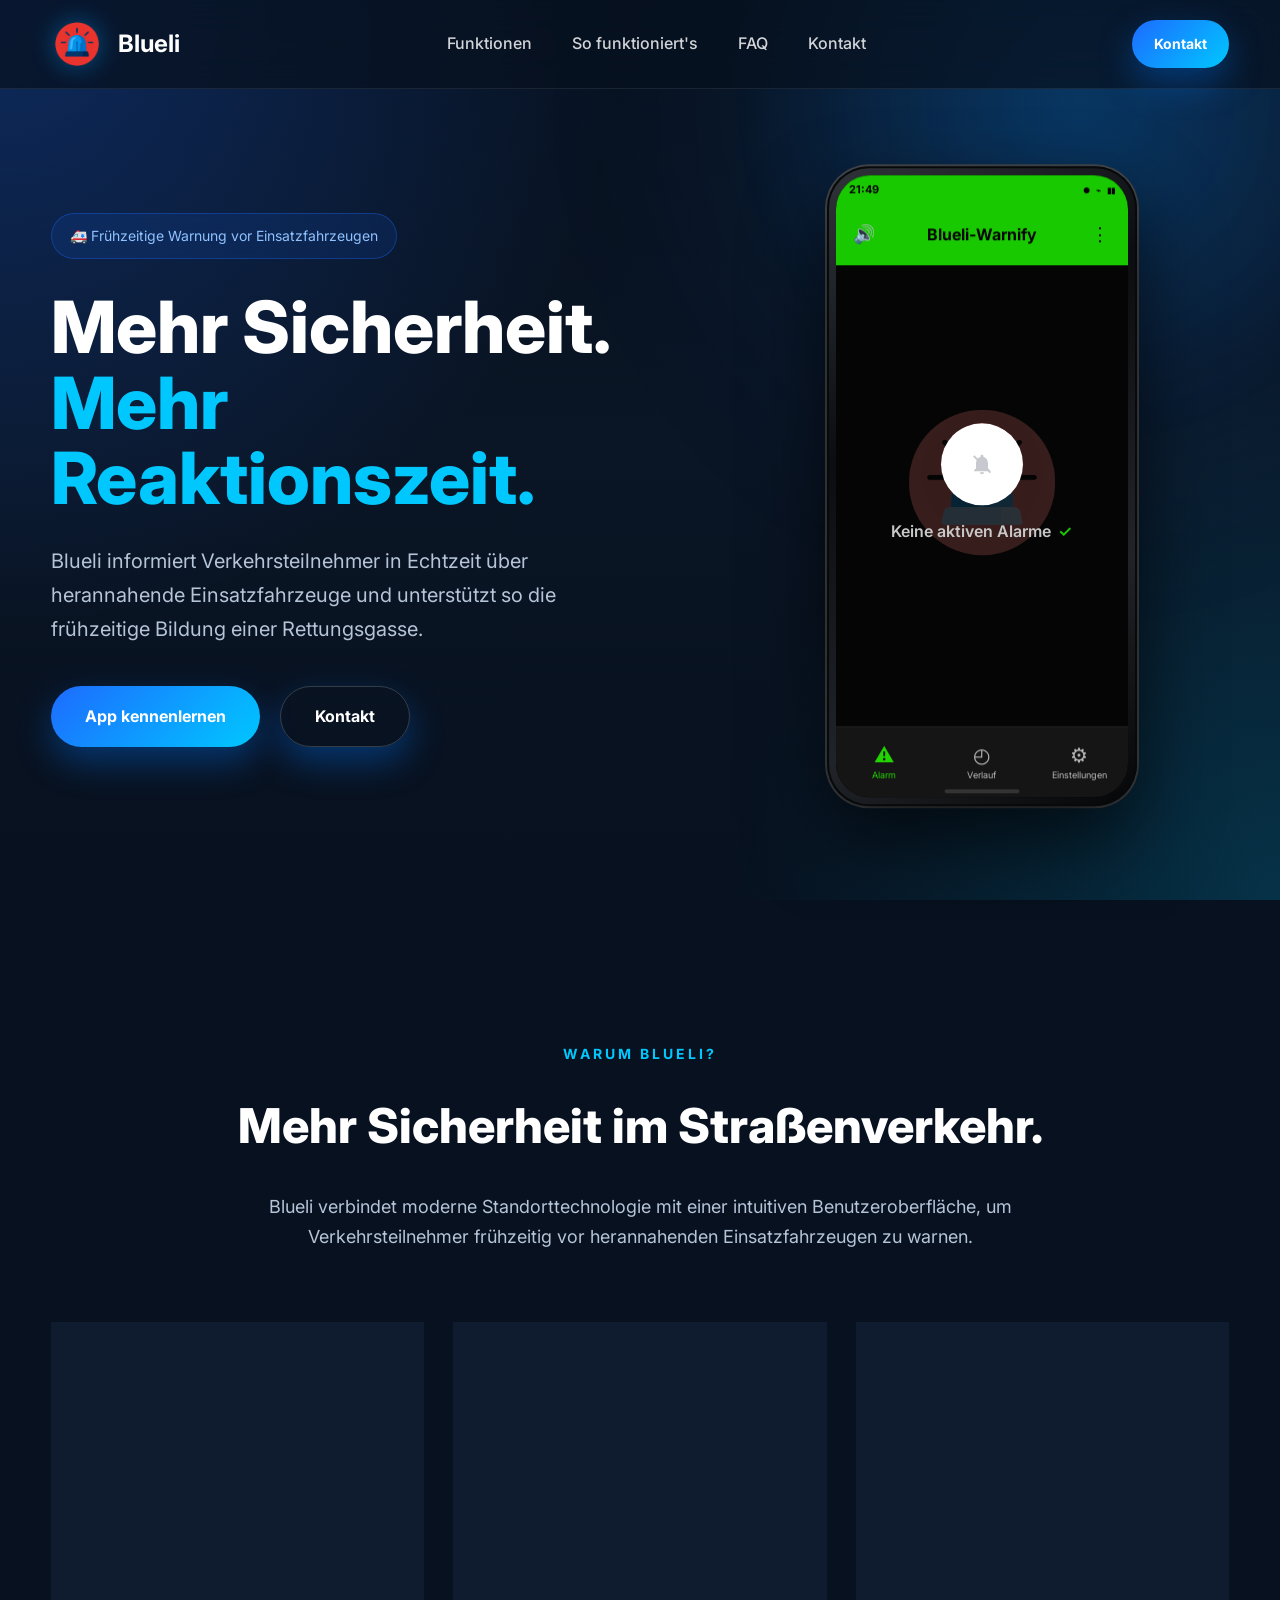
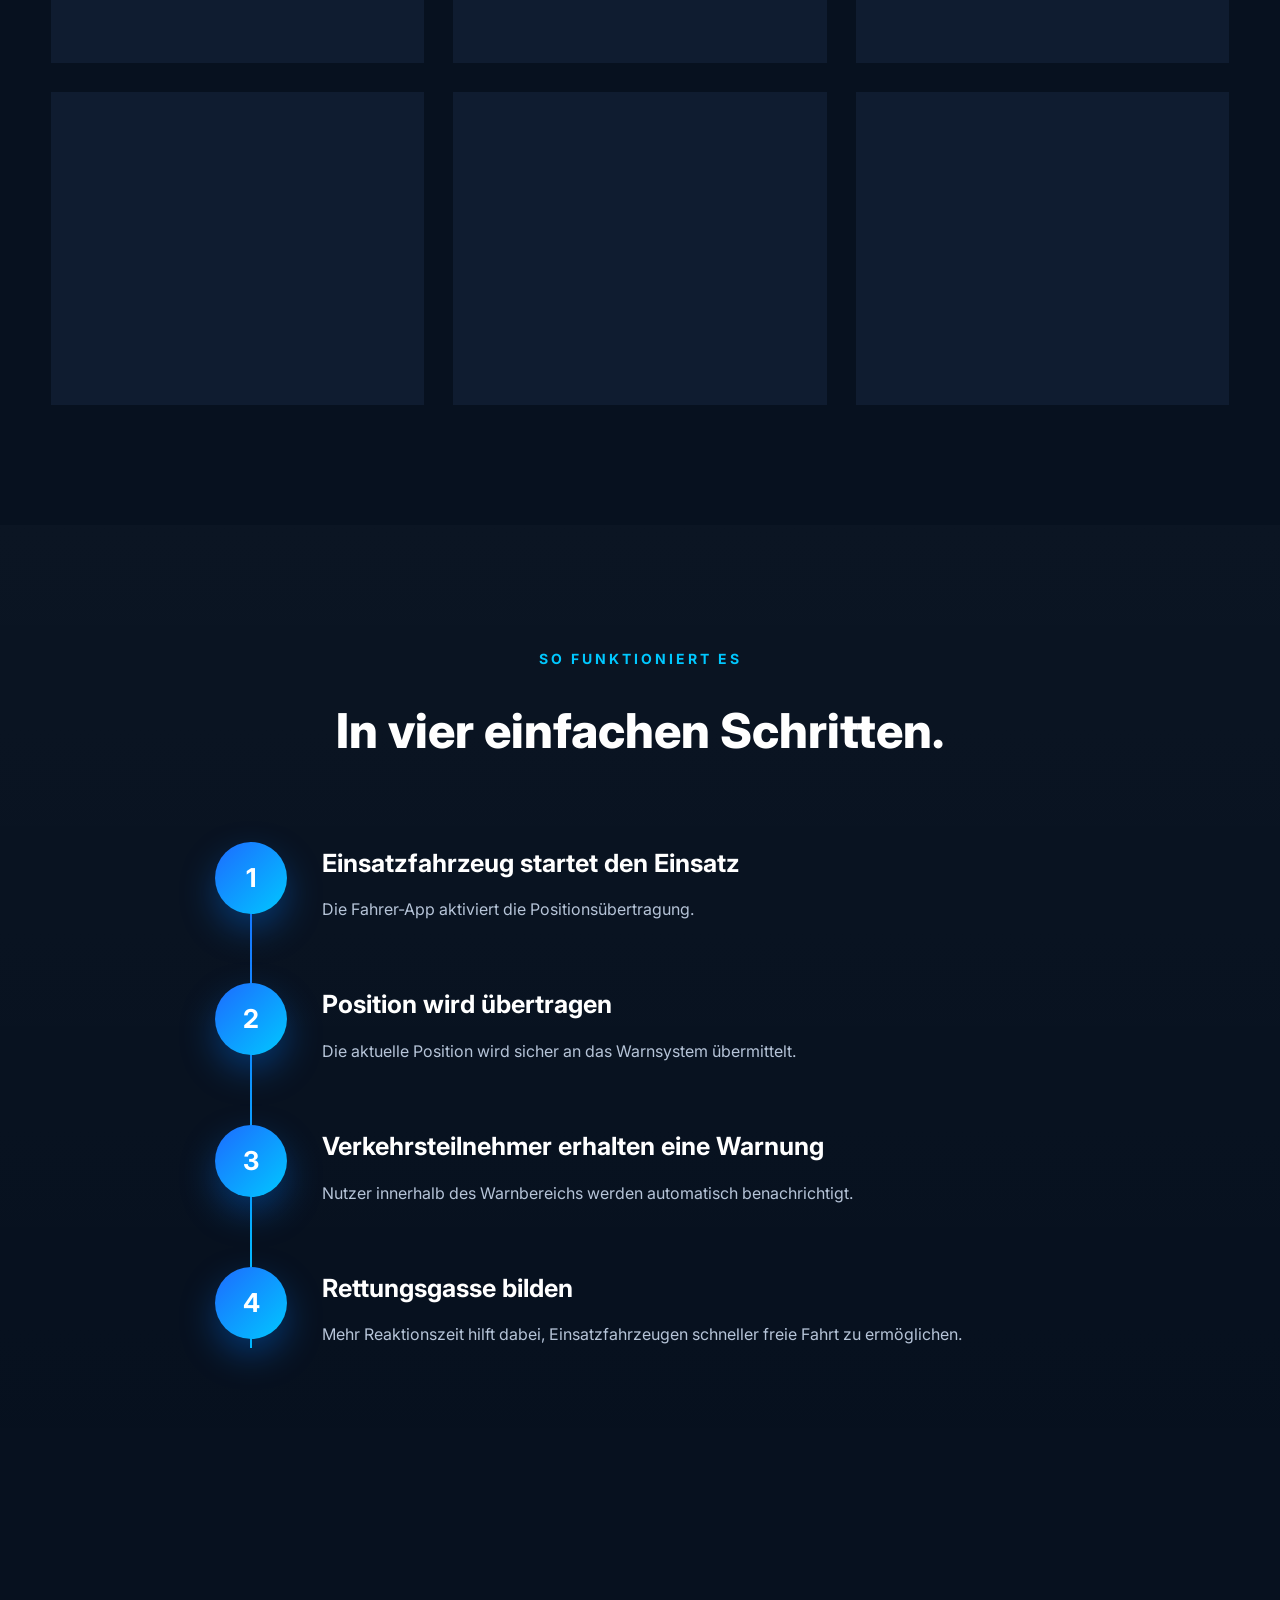
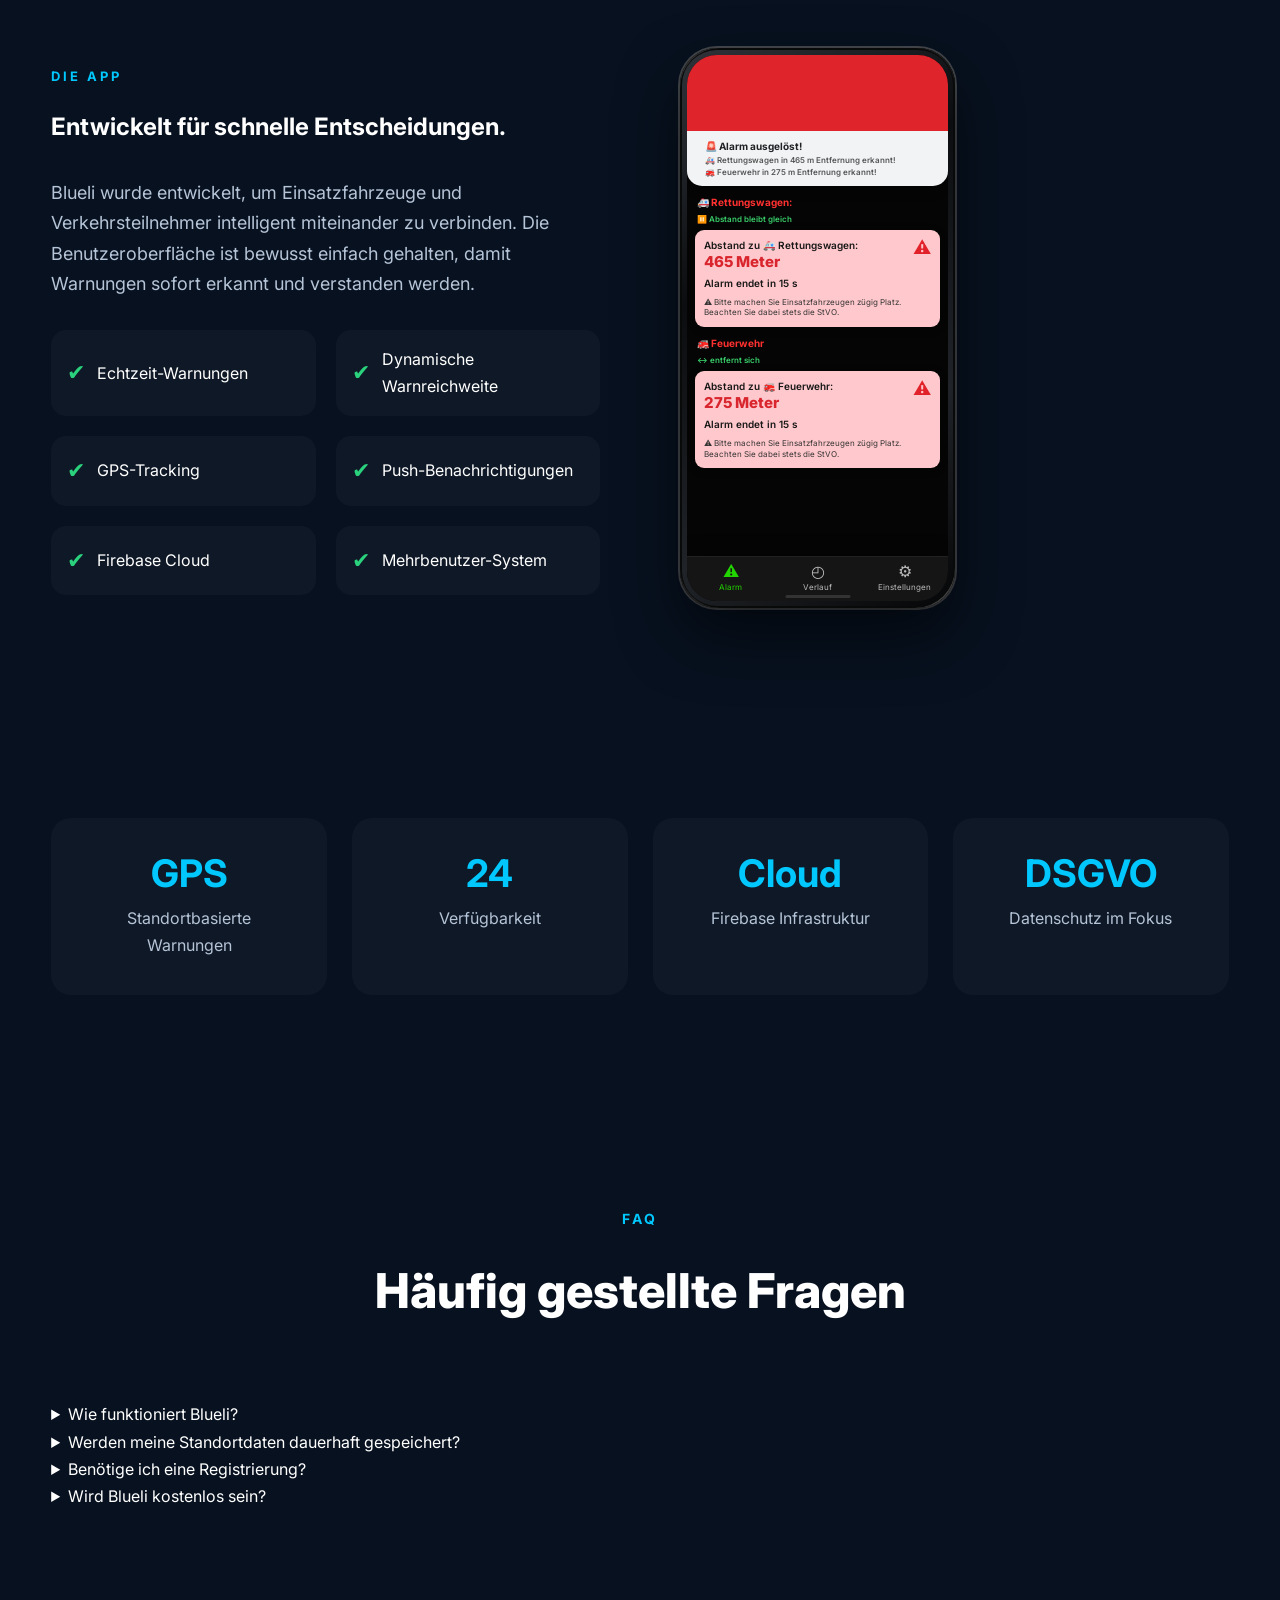
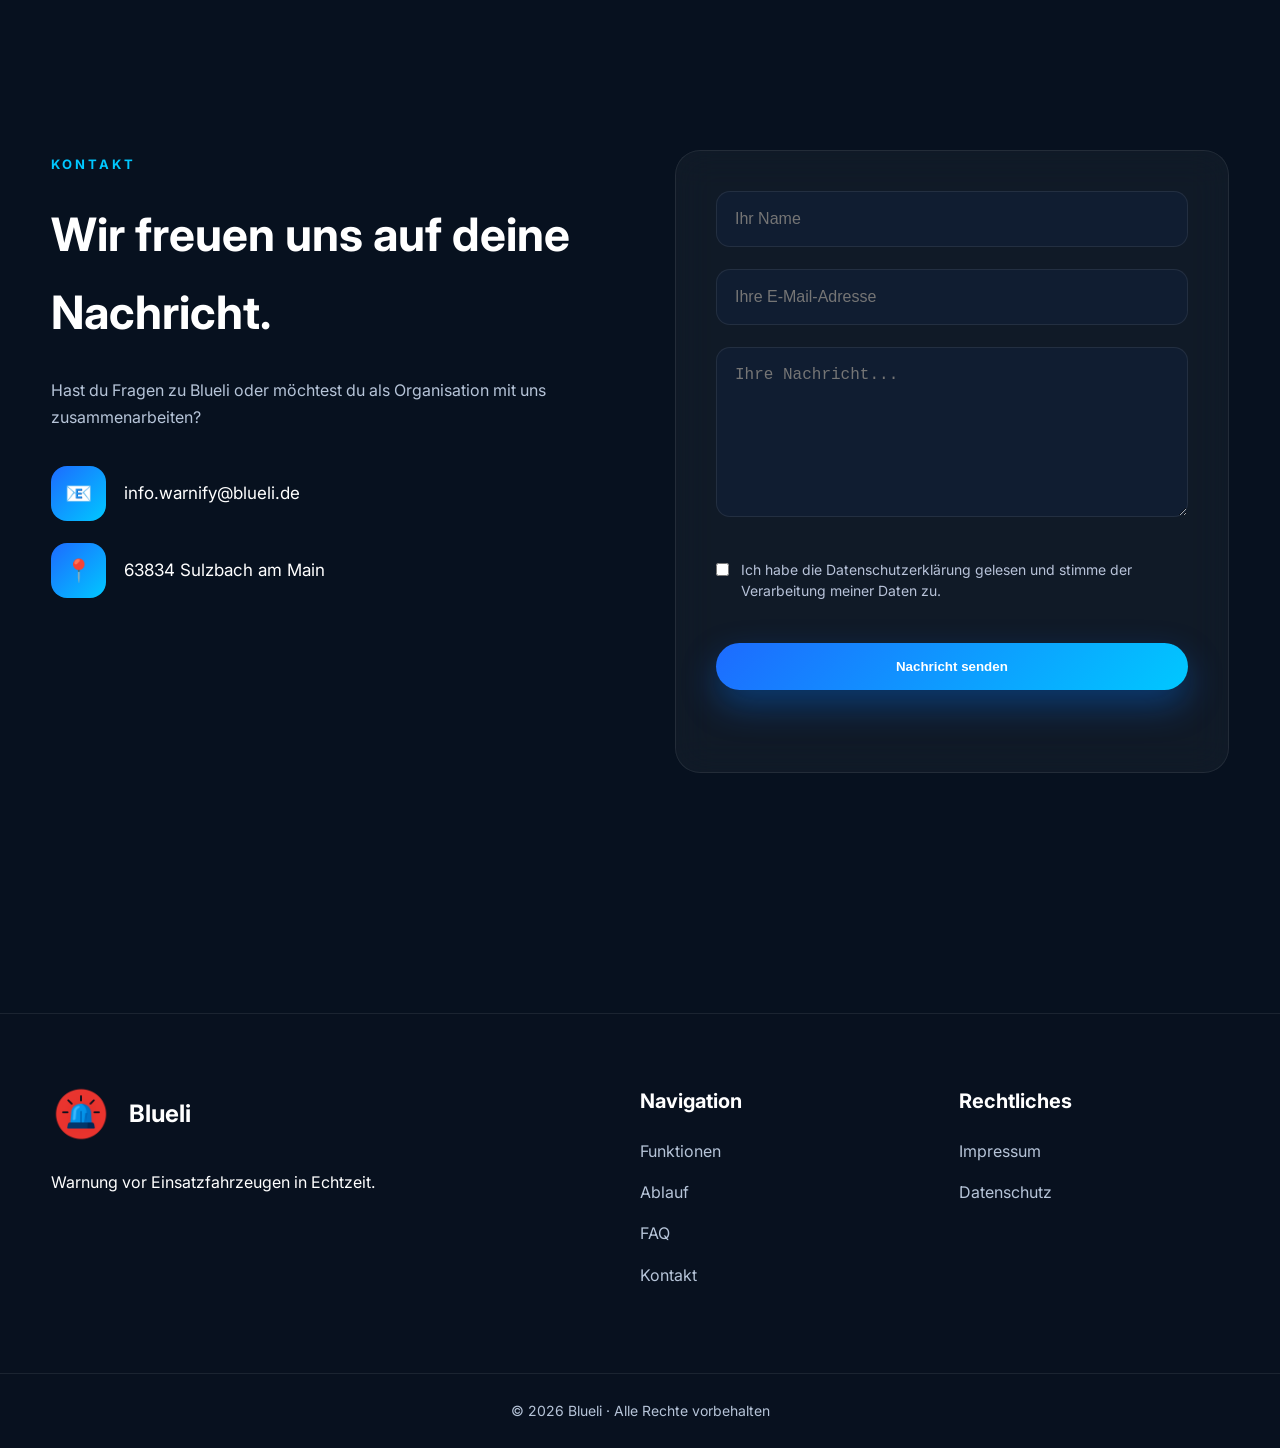
==== index.html @ abac1d29 "Version 1.2" ====
<!DOCTYPE html>

<html lang="de">

<head>

<meta charset="UTF-8">

<meta name="viewport" content="width=device-width, initial-scale=1.0">

<title>Blueli | Warnung vor Einsatzfahrzeugen in Echtzeit</title>

<meta name="description" content="Blueli informiert Verkehrsteilnehmer frühzeitig über herannahende Einsatzfahrzeuge und unterstützt eine sichere Rettungsgassenbildung.">

<meta name="theme-color" content="#0b1220">

<link rel="stylesheet" href="style.css">

<link rel="icon" href="logo.png">

<link rel="preconnect" href="https://fonts.googleapis.com">

<link rel="preconnect" href="https://fonts.gstatic.com" crossorigin>

<link href="https://fonts.googleapis.com/css2?family=Inter:wght@300;400;500;600;700;800&display=swap" rel="stylesheet">

</head>

<body>

<div class="background-glow"></div>

<nav class="navbar">

<div class="container nav-content">

    <a class="logo" href="#">

        <img src="logo.png" alt="Blueli">

        <span>Blueli</span>

    </a>

    <ul class="menu">

        <li><a href="#features">Funktionen</a></li>

        <li><a href="#how">So funktioniert's</a></li>

        <li><a href="#faq">FAQ</a></li>

        <li><a href="#contact">Kontakt</a></li>

    </ul>

    <a href="#contact" class="button button-small">
        Kontakt
    </a>

</div>

</nav>

<header class="hero">

<div class="container hero-grid">

    <div class="hero-left">

        <div class="badge">
            🚑 Frühzeitige Warnung vor Einsatzfahrzeugen
        </div>

        <h1>

            Mehr Sicherheit.

            <span>Mehr Reaktionszeit.</span>

        </h1>

        <p>

            Blueli informiert Verkehrsteilnehmer in Echtzeit über
            herannahende Einsatzfahrzeuge und unterstützt so die
            frühzeitige Bildung einer Rettungsgasse.

        </p>

        <div class="hero-buttons">

            <a href="#features" class="button">

                App kennenlernen

            </a>

            <a href="#contact" class="button secondary">

                Kontakt

            </a>

        </div>

    </div>

  <div class="hero-right">

    <div class="phone">

        <div class="phone-screen">

            <!-- ==========================================
                 STATUSLEISTE
                 ========================================== -->

            <div class="status-bar">

                <span id="phoneTime">20:08</span>

                <div class="status-icons">
                    <span>●</span>
                    <span>⌁</span>
                    <span>▮▮</span>
                </div>

            </div>


            <!-- ==========================================
                 APP-LEISTE
                 ========================================== -->

            <div class="appbar">

                <div class="app-action">
                    🔊
                </div>

                <div class="app-title">
                    Blueli-Warnify
                </div>

                <div class="app-action">
                    ⋮
                </div>

            </div>


            <!-- ==========================================
                 APP-INHALT
                 ========================================== -->

            <div class="app-content">


                <!-- ======================================
                     NORMALMODUS
                     ====================================== -->

                <div
                    class="neutral-view"
                    id="neutralView"
                >

                    <!-- Logo als dezenter Hintergrund -->

                    <img
                        src="logo.png"
                        class="neutral-logo"
                        alt="Blueli"
                    >


                    <!-- Glocke -->

                    <div class="neutral-icon">
                        <svg xmlns="http://w3.org" viewBox="0 0 24 24" width="24" height="24" fill="currentColor">
  <path d="M12 22c1.1 0 2-.9 2-2h-4c0 1.1.89 2 2 2zm6-6v-5c0-3.07-1.64-5.64-4.5-6.32V4c0-.83-.67-1.5-1.5-1.5s-1.5.67-1.5 1.5v.68C7.63 5.36 6 7.92 6 11v5l-2 2v1h16v-1l-2-2zM4.41 2.86L3 4.27l16.73 16.73 1.41-1.41L4.41 2.86z"/>
</svg>

                    </div>


                    <!-- Text -->

                    <div class="neutral-text">

                        <span>
                            Keine aktiven Alarme
                        </span>

                        <span class="neutral-check">
                            ✓
                        </span>

                    </div>

                </div>


                <!-- ======================================
                     ALARMMODUS
                     ====================================== -->

                <div
                    class="alarm-view"
                    id="alarmView"
                    style="display:none;"
                >


                    <!-- Alarm-Benachrichtigung -->

                    <div class="alarm-notification">

                        <div>
                            🚨
                        </div>

                        <div>

                            <strong>
                                Alarm ausgelöst!
                            </strong>

                            <span>
                                🚑 Rettungswagen in 465 m Entfernung erkannt!
                            </span>
                            🚒 Feuerwehr in 470 m Entfernung erkannt!
                            </span>

                        </div>

                    </div>


                    <!-- Rettungswagen -->

                    <div class="alarm-card">

                        <div class="alarm-card-header">

                            <div class="alarm-title">

                                Abstand zu
                                🚑 Rettungswagen:

                                <br>

                                <strong>
                                    465 Meter
                                </strong>

                            </div>

                            <div class="warning-icon">
                                ⚠
                            </div>

                        </div>


                        <div class="alarm-countdown">
                            Alarm endet in 9 s
                        </div>


                        <div class="alarm-hint">

                            ⚠️ Bitte machen Sie
                            Einsatzfahrzeugen zügig Platz.
                            Beachten Sie dabei stets die StVO.

                        </div>

                    </div>


                    <!-- Feuerwehr Überschrift -->

                    <div class="vehicle-label">

                        <span>
                            🚒 Feuerwehr
                        </span>

                        <span class="vehicle-moving">
                            ↔ entfernt sich
                        </span>

                    </div>


                    <!-- Feuerwehr -->

                    <div class="alarm-card">

                        <div class="alarm-card-header">

                            <div class="alarm-title">

                                Abstand zu
                                🚒 Feuerwehr:

                                <br>

                                <strong>
                                    475 Meter
                                </strong>

                            </div>

                            <div class="warning-icon">
                                ⚠
                            </div>

                        </div>


                        <div class="alarm-countdown">
                            Alarm endet in 17 s
                        </div>

                    </div>

                </div>

            </div>


            <!-- ==========================================
                 UNTERE NAVIGATION
                 ========================================== -->

            <div class="bottom-navigation">

                <div class="nav-item active">

                    <div class="nav-icon">
                        ⚠
                    </div>

                    <span>
                        Alarm
                    </span>

                </div>


                <div class="nav-item">

                    <div class="nav-icon">
                        ◴
                    </div>

                    <span>
                        Verlauf
                    </span>

                </div>


                <div class="nav-item">

                    <div class="nav-icon">
                        ⚙
                    </div>

                    <span>
                        Einstellungen
                    </span>

                </div>

            </div>


            <!-- Home Indicator -->

            <div class="home-indicator"></div>

        </div>


        <!-- ==========================================
             NORMAL / ALARM SCHALTER
             ========================================== -->

        <div class="phone-mode-switch">

            <button
                type="button"
                class="phone-mode-button active"
                id="normalModeButton"
                onclick="setPhoneMode('normal')"
            >
                Normal
            </button>

            <button
                type="button"
                class="phone-mode-button"
                id="alarmModeButton"
                onclick="setPhoneMode('alarm')"
            >
                Alarm
            </button>

        </div>

    </div>

</div>
   

</header>
<!-- ===========================
     FEATURES
=========================== -->

<section id="features" class="section">

<div class="container">

    <div class="section-title">

        <span>WARUM BLUELI?</span>

        <h2>Mehr Sicherheit im Straßenverkehr.</h2>

        <p>

            Blueli verbindet moderne Standorttechnologie mit einer
            intuitiven Benutzeroberfläche, um Verkehrsteilnehmer frühzeitig
            vor herannahenden Einsatzfahrzeugen zu warnen.

        </p>

    </div>

    <div class="feature-grid">

        <div class="feature-card">

            <div class="icon">🚑</div>

            <h3>Echtzeitwarnung</h3>

            <p>

                Frühzeitige Warnungen ermöglichen eine schnellere
                Reaktion und unterstützen die Bildung einer
                Rettungsgasse.

            </p>

        </div>

        <div class="feature-card">

            <div class="icon">📍</div>

            <h3>GPS-Technologie</h3>

            <p>

                Standortbasierte Warnungen sorgen dafür,
                dass Hinweise nur dort erscheinen,
                wo sie tatsächlich relevant sind.

            </p>

        </div>

        <div class="feature-card">

            <div class="icon">🔔</div>

            <h3>Push-Benachrichtigungen</h3>

            <p>

                Nutzer werden automatisch informiert,
                sobald sich ein Einsatzfahrzeug nähert.

            </p>

        </div>

        <div class="feature-card">

            <div class="icon">🔒</div>

            <h3>Datenschutz</h3>

            <p>

                Die Verarbeitung personenbezogener Daten erfolgt
                ausschließlich zur Bereitstellung der
                Warnfunktion.

            </p>

        </div>

        <div class="feature-card">

            <div class="icon">⚡</div>

            <h3>Hohe Performance</h3>

            <p>

                Optimiert für schnelle Reaktionszeiten
                und einen zuverlässigen Betrieb.

            </p>

        </div>

        <div class="feature-card">

            <div class="icon">👥</div>

            <h3>Gruppenverwaltung</h3>

            <p>

                Einsatzorganisationen können Fahrzeuge
                und Benutzer zentral verwalten.

            </p>

        </div>

    </div>

</div>

</section>

<!-- ===========================
     HOW IT WORKS
=========================== -->

<section id="how" class="section dark">

<div class="container">

    <div class="section-title">

        <span>SO FUNKTIONIERT ES</span>

        <h2>In vier einfachen Schritten.</h2>

    </div>

    <div class="timeline">

        <div class="timeline-item">

            <div class="number">1</div>

            <div>

                <h3>Einsatzfahrzeug startet den Einsatz</h3>

                <p>

                    Die Fahrer-App aktiviert die
                    Positionsübertragung.

                </p>

            </div>

        </div>

        <div class="timeline-item">

            <div class="number">2</div>

            <div>

                <h3>Position wird übertragen</h3>

                <p>

                    Die aktuelle Position wird
                    sicher an das Warnsystem übermittelt.

                </p>

            </div>

        </div>

        <div class="timeline-item">

            <div class="number">3</div>

            <div>

                <h3>Verkehrsteilnehmer erhalten eine Warnung</h3>

                <p>

                    Nutzer innerhalb des Warnbereichs
                    werden automatisch benachrichtigt.

                </p>

            </div>

        </div>

        <div class="timeline-item">

            <div class="number">4</div>

            <div>

                <h3>Rettungsgasse bilden</h3>

                <p>

                    Mehr Reaktionszeit hilft dabei,
                    Einsatzfahrzeugen schneller
                    freie Fahrt zu ermöglichen.

                </p>

            </div>

        </div>

    </div>

</div>

</section>
<!-- ===========================
     APP PREVIEW
=========================== -->

<section class="section">

<div class="container app-grid">

    <div>

        <span class="section-label">DIE APP</span>

        <h2>Entwickelt für schnelle Entscheidungen.</h2>

        <p class="section-text">

            Blueli wurde entwickelt, um Einsatzfahrzeuge und
            Verkehrsteilnehmer intelligent miteinander zu verbinden.
            Die Benutzeroberfläche ist bewusst einfach gehalten,
            damit Warnungen sofort erkannt und verstanden werden.

        </p>

        <div class="check-list">

            <div class="check-item">

                <span>✔</span>

                Echtzeit-Warnungen

            </div>

            <div class="check-item">

                <span>✔</span>

                Dynamische Warnreichweite

            </div>

            <div class="check-item">

                <span>✔</span>

                GPS-Tracking

            </div>

            <div class="check-item">

                <span>✔</span>

                Push-Benachrichtigungen

            </div>

            <div class="check-item">

                <span>✔</span>

                Firebase Cloud

            </div>

            <div class="check-item">

                <span>✔</span>

                Mehrbenutzer-System

            </div>

        </div>

    </div>

 <div class="phone-preview">

    <div class="phone">

        <div class="phone-screen">

            <!-- ==========================================
                 STATUSLEISTE
                 ========================================== -->

            <div class="status-bar">

                <span>20:08</span>

                <div class="status-icons">
                    <span>●</span>
                    <span>⌁</span>
                    <span>▮▮</span>
                </div>

            </div>


            <!-- ==========================================
                 APP-LEISTE – ALARM
                 ========================================== -->

            <div class="appbar alarm-appbar">

                <div class="app-action">
                    🔊
                </div>

                <div class="app-title">
                    Blueli-Warnify
                </div>

                <div class="app-action">
                    ⋮
                </div>

            </div>


           <!-- ==========================================
     APP-INHALT
     ========================================== -->
<div class="app-content">

    <div class="alarm-view">

        <!-- ==================================
             ALARM-BENACHRICHTIGUNG
             ================================== -->
        <div class="alarm-notification">
            <div></div>
            <div>
                <strong>🚨 Alarm ausgelöst!</strong>
                <span>🚑 Rettungswagen in 465 m Entfernung erkannt!</span>
                <span>🚒 Feuerwehr in 275 m Entfernung erkannt!</span> <!-- KORRIGIERT: Span richtig geöffnet und geschlossen -->
            </div>
        </div>

        <!-- ==================================
             RETTUNGSWAGEN
             ================================== -->
        <div class="vehicle-label">
            <span>🚑 Rettungswagen:</span>
            <span class="vehicle-moving">⏸️ Abstand bleibt gleich</span>
        </div>
        
        <div class="alarm-card">
            <div class="alarm-card-header">
                <div class="alarm-title">
                    Abstand zu 🚑 Rettungswagen:<br>
                    <strong>465 Meter</strong>
                </div>
                <div class="warning-icon">⚠</div>
            </div>
            <div class="alarm-countdown">Alarm endet in 9 s</div>
            <div class="alarm-hint">
                ⚠️ Bitte machen Sie Einsatzfahrzeugen zügig Platz. Beachten Sie dabei stets die StVO.
            </div>
        </div>

        <!-- ==================================
             FEUERWEHR
             ================================== -->
        <div class="vehicle-label">
            <span>🚒 Feuerwehr</span>
            <span class="vehicle-moving">↔ entfernt sich</span>
        </div>

        <div class="alarm-card">
            <div class="alarm-card-header">
                <div class="alarm-title">
                    Abstand zu 🚒 Feuerwehr:<br>
                    <strong>275 Meter</strong>
                </div>
                <div class="warning-icon">⚠</div>
            </div>
            <div class="alarm-countdown">Alarm endet in 20 s</div>
            <div class="alarm-hint">
                ⚠️ Bitte machen Sie Einsatzfahrzeugen zügig Platz. Beachten Sie dabei stets die StVO.
            </div>
        </div>

    </div> <!-- Ende alarm-view -->

</div> <!-- Ende app-content -->


<!-- ==========================================
     UNTERE NAVIGATION
     ========================================== -->
<div class="bottom-navigation">
    <div class="nav-item active">
        <div class="nav-icon">⚠</div>
        <span>Alarm</span>
    </div>
    <div class="nav-item">
        <div class="nav-icon">◴</div>
        <span>Verlauf</span>
    </div>
    <div class="nav-item">
        <div class="nav-icon">⚙</div>
        <span>Einstellungen</span>
    </div>
</div>

<div class="home-indicator"></div>
    </div>
    </div>
    </div>

</section>

<!-- ===========================
     STATS
=========================== -->

<section class="stats">

<div class="container stats-grid">

    <div class="stat">

        <h2>GPS</h2>

        <p>Standortbasierte Warnungen</p>

    </div>

    <div class="stat">

    <h2>24/7</h2> 
        
        <p>Verfügbarkeit</p>

    </div>

    <div class="stat">

        <h2>Cloud</h2>

        <p>Firebase Infrastruktur</p>

    </div>

    <div class="stat">

        <h2>DSGVO</h2>

        <p>Datenschutz im Fokus</p>

    </div>

</div>

</section>

<!-- ===========================
     FAQ
=========================== -->

<section id="faq" class="section">

<div class="container">

    <div class="section-title">

        <span>FAQ</span>

        <h2>Häufig gestellte Fragen</h2>

    </div>

    <div class="faq">

        <details>

            <summary>

                Wie funktioniert Blueli?

            </summary>

            <p>

                Einsatzfahrzeuge übertragen während eines Einsatzes
                ihre Position. Nutzer innerhalb des Warnbereichs
                erhalten automatisch eine Benachrichtigung.

            </p>

        </details>

        <details>

            <summary>

                Werden meine Standortdaten dauerhaft gespeichert?

            </summary>

            <p>

                Standortdaten werden ausschließlich zur
                Bereitstellung der Warnfunktion verarbeitet.
                Weitere Informationen findest du in der
                Datenschutzerklärung.

            </p>

        </details>

        <details>

            <summary>

                Benötige ich eine Registrierung?

            </summary>

            <p>

                Für bestimmte Funktionen ist ein Benutzerkonto
                erforderlich. Die Anmeldung erfolgt über Firebase
                Authentication.

            </p>

        </details>

        </body>
        <details>

            <summary>

                Wird Blueli kostenlos sein?

            </summary>

            <p>

                Es wird eine kostenlose Grundversion sowie
                kostenpflichtige Funktionen für Organisationen
                geben.

            </p>

        </details>

    </div>

</div>

</section>
    <section id="contact" class="section">

<div class="container contact-grid">

    <div class="contact-info">

        <span class="section-label">KONTAKT</span>

        <h2>Wir freuen uns auf deine Nachricht.</h2>

        <p>
            Hast du Fragen zu Blueli oder möchtest du als Organisation
            mit uns zusammenarbeiten?
        </p>

        <div class="contact-item">
            <div class="contact-icon">📧</div>
            info.warnify@blueli.de
        </div>

        <div class="contact-item">
            <div class="contact-icon">📍</div>
            63834 Sulzbach am Main
        </div>

    </div>

   <div class="contact-form">

<form id="contactForm">

<input
type="hidden"
name="access_key"
value="23f39698-4f07-43ba-8025-a423a69e48e6">

<input
type="hidden"
name="subject"
value="Neue Nachricht über die Blueli Website">

<input
type="hidden"
name="from_name"
value="Blueli Kontaktformular">

<input
type="checkbox"
name="botcheck"
class="hidden"
style="display:none;">

<input
type="text"
name="name"
placeholder="Ihr Name"
required>

<input
type="email"
name="email"
placeholder="Ihre E-Mail-Adresse"
required>

<textarea
name="message"
placeholder="Ihre Nachricht..."
required></textarea>

<label class="checkbox">

<input
type="checkbox"
required>

Ich habe die Datenschutzerklärung gelesen und stimme der Verarbeitung meiner Daten zu.

</label>

<button
type="submit"
class="button">

<span id="buttonText">

Nachricht senden

</span>

<span
id="loading"
style="display:none;">

Wird gesendet...

</span>

</button>

<div
id="result">

</div>

</form>

</div>

    </div>

</div>

</section>

<footer>

<div class="container footer-grid">

<div>

<div class="footer-logo">

<img src="logo.png" alt="Blueli Logo">

<h2>Blueli</h2>

</div>

<p>
Warnung vor Einsatzfahrzeugen in Echtzeit.
</p>

</div>

<div class="footer-column">

<h3>Navigation</h3>

<ul>

<li><a href="#features">Funktionen</a></li>

<li><a href="#how">Ablauf</a></li>

<li><a href="#faq">FAQ</a></li>

<li><a href="#contact">Kontakt</a></li>

</ul>

</div>

<div class="footer-column">

<h3>Rechtliches</h3>

<ul>

<li><a href="impressum.html">Impressum</a></li>
<li><a href="datenschutz.html">Datenschutz</a></li>

</ul>

</div>

</div>

<div class="footer-bottom">

© 2026 Blueli · Alle Rechte vorbehalten

</div>

</footer>

<script src="script.js"></script>
<script>
function setPhoneMode(mode) {

    const neutralView = document.getElementById("neutralView");
    const alarmView = document.getElementById("alarmView");

    const normalButton =
        document.getElementById("normalModeButton");

    const alarmButton =
        document.getElementById("alarmModeButton");


    if (mode === "alarm") {

        /* Normal komplett ausblenden */
        neutralView.style.display = "none";

        /* Alarm anzeigen */
        alarmView.style.display = "block";

        /* Button */
        normalButton.classList.remove("active");
        alarmButton.classList.add("active");

    } else {

        /* Alarm komplett ausblenden */
        alarmView.style.display = "none";

        /* Normal anzeigen */
        neutralView.style.display = "flex";

        /* Button */
        alarmButton.classList.remove("active");
        normalButton.classList.add("active");

    }
}
</script>
</body>
</html>
---- style.css ----
/* =======================================================
   BLUELI WEBSITE
   Bereinigte Version
======================================================= */

:root {
    --primary: #1D6BFF;
    --primary-light: #4E8DFF;
    --secondary: #00C8FF;

    --success: #21d07a;
    --danger: #ff4c4c;

    --background: #07111F;
    --background2: #0E1B2F;

    --card: #142238;
    --card-hover: #1A2C47;

    --border: rgba(255,255,255,.08);

    --text: #ffffff;
    --text-light: #B6C4D8;

    --shadow:
        0 20px 40px rgba(0,0,0,.25);

    --radius: 22px;
}


/* =======================================================
   RESET
======================================================= */

* {
    margin: 0;
    padding: 0;
    box-sizing: border-box;
}

html {
    scroll-behavior: smooth;
}

body {
    font-family: 'Inter', sans-serif;
    background: var(--background);
    color: var(--text);
    overflow-x: hidden;
    line-height: 1.7;
}


/* =======================================================
   HINTERGRUND
======================================================= */

body::before {
    content: "";

    position: fixed;
    inset: 0;

    z-index: -2;

    background:
        radial-gradient(
            circle at top left,
            rgba(29,107,255,.28),
            transparent 40%
        ),

        radial-gradient(
            circle at bottom right,
            rgba(0,200,255,.18),
            transparent 35%
        ),

        linear-gradient(
            180deg,
            #07111F,
            #0A1525,
            #07111F
        );
}

.background-glow {
    position: fixed;

    width: 900px;
    height: 900px;

    border-radius: 50%;

    background:
        radial-gradient(
            circle,
            rgba(30,130,255,.18),
            transparent 70%
        );

    filter: blur(80px);

    top: -350px;
    right: -250px;

    pointer-events: none;
    z-index: -1;
}


/* =======================================================
   CONTAINER
======================================================= */

.container {
    width: min(1180px, 92%);
    margin: auto;
}


/* =======================================================
   NAVIGATION
======================================================= */

.navbar {
    position: fixed;

    top: 0;
    left: 0;

    width: 100%;

    z-index: 999;

    backdrop-filter: blur(18px);

    background: rgba(7,17,31,.72);

    border-bottom: 1px solid var(--border);
}

.nav-content {
    display: flex;

    justify-content: space-between;
    align-items: center;

    padding: 18px 0;
}

.logo {
    display: flex;

    align-items: center;

    gap: 15px;

    text-decoration: none;

    color: white;

    font-size: 24px;
    font-weight: 700;
}

.logo img {
    width: 52px;

    filter:
        drop-shadow(
            0 0 12px rgba(0,162,255,.45)
        );
}

.menu {
    list-style: none;

    display: flex;

    gap: 40px;
}

.menu a {
    color: white;

    text-decoration: none;

    font-weight: 500;

    transition: .25s;

    opacity: .82;
}

.menu a:hover {
    opacity: 1;
    color: #7ab4ff;
}


/* =======================================================
   BUTTONS
======================================================= */

.button {
    display: inline-flex;

    align-items: center;
    justify-content: center;

    gap: 10px;

    padding: 16px 34px;

    border-radius: 50px;

    background:
        linear-gradient(
            135deg,
            var(--primary),
            var(--secondary)
        );

    color: white;

    text-decoration: none;

    font-weight: 700;

    transition: .35s;

    box-shadow:
        0 15px 35px rgba(0,120,255,.35);

    position: relative;

    overflow: hidden;
}

.button:hover {
    transform: translateY(-4px);

    box-shadow:
        0 25px 50px rgba(0,120,255,.45);
}

.button.secondary {
    background: transparent;

    border: 1px solid rgba(255,255,255,.18);
}

.button.secondary:hover {
    background: rgba(255,255,255,.05);
}

.button-small {
    padding: 12px 22px;
    font-size: 14px;
}

.button:disabled {
    opacity: .7;
    cursor: not-allowed;
}


/* =======================================================
   HERO
======================================================= */

.hero {
    min-height: 100vh;

    display: flex;

    align-items: center;

    padding: 160px 0 120px;

    position: relative;

    overflow: hidden;
}

.hero-grid {
    display: grid;

    grid-template-columns: 1.1fr .9fr;

    gap: 80px;

    align-items: center;
}

.hero-left {
    animation: fadeLeft .9s ease;
}

.hero-right {
    display: flex;

    justify-content: center;

    animation: fadeRight .9s ease;
}


/* =======================================================
   BADGE
======================================================= */

.badge {
    display: inline-flex;

    align-items: center;

    gap: 10px;

    padding: 10px 18px;

    border-radius: 999px;

    background: rgba(29,107,255,.12);

    border: 1px solid rgba(29,107,255,.35);

    color: #8fc2ff;

    font-size: 14px;

    margin-bottom: 30px;

    backdrop-filter: blur(10px);
}


/* =======================================================
   HERO TEXT
======================================================= */

.hero h1 {
    font-size: 72px;

    line-height: 1.05;

    font-weight: 800;

    margin-bottom: 28px;
}

.hero h1 span {
    display: block;

    color: var(--secondary);
}

.hero p {
    font-size: 20px;

    color: var(--text-light);

    max-width: 650px;

    margin-bottom: 40px;
}

.hero-buttons {
    display: flex;

    gap: 20px;

    flex-wrap: wrap;
}


/* =======================================================
   BLUELI SMARTPHONE
   NEU / BEREINIGT
======================================================= */

/*
   WICHTIG:

   Diese Regeln ersetzen die alten widersprüchlichen
   .phone / .phone-screen Regeln.

   Sie passen direkt zu deinem aktuellen HTML:
   
   .phone
     .phone-screen
       .status-bar
       .appbar
       .app-content
       .bottom-navigation
       .home-indicator
*/


.phone {
    width: 292px;
    height: 596px;

    padding: 8px;

    position: relative;

    border-radius: 40px;

    background:
        linear-gradient(
            145deg,
            #1d1d1d,
            #050505
        );

    border: 1px solid #343434;

    box-shadow:
        0 35px 80px rgba(0,0,0,.55),
        0 0 60px rgba(0,130,255,.15);

    flex-shrink: 0;

    z-index: 2;
}


/* =======================================================
   PHONE AUSSENRAHMEN
======================================================= */

.phone::before {
    content: "";

    position: absolute;

    inset: -2px;

    border-radius: 42px;

    padding: 2px;

    background:
        linear-gradient(
            135deg,
            #333333,
            #111111,
            #444444
        );

    -webkit-mask:
        linear-gradient(#fff 0 0) content-box,
        linear-gradient(#fff 0 0);

    -webkit-mask-composite: xor;

    mask-composite: exclude;

    pointer-events: none;
}


/* =======================================================
   PHONE SEITENTASTEN
======================================================= */

.phone::after {
    content: "";

    position: absolute;

    right: -4px;

    top: 120px;

    width: 4px;

    height: 65px;

    border-radius: 0 4px 4px 0;

    background: #333;

    box-shadow:
        0 80px 0 #333;
}


/* =======================================================
   PHONE SCREEN
======================================================= */

.phone .phone-screen {
    width: 100%;
    height: 100%;

    position: relative;

    overflow: hidden;

    display: flex;

    flex-direction: column;

    border-radius: 32px;

    background:
        linear-gradient(
            180deg,
            #f5f6f8 0%,
            #eef1f4 100%
        );

    color: #17202a;
}


/* =======================================================
   STATUSLEISTE
======================================================= */

.phone .status-bar {
    height: 30px;

    padding: 6px 13px 0;

    display: flex;

    align-items: center;

    justify-content: space-between;

    flex-shrink: 0;

    background: #ffffff;

    color: #111827;

    font-size: 9px;

    font-weight: 700;
}

.phone .status-icons {
    display: flex;

    align-items: center;

    gap: 5px;

    font-size: 8px;

    line-height: 1;
}


/* =======================================================
   APP-LEISTE
======================================================= */

.phone .appbar {
    height: 52px;

    padding: 0 14px;

    display: flex;

    align-items: center;

    justify-content: space-between;

    flex-shrink: 0;

    background: #ffffff;

    border-bottom: 1px solid #e2e5e8;
}

.phone .app-action {
    width: 28px;

    display: flex;

    align-items: center;

    justify-content: center;

    font-size: 14px;

    color: #111827;
}

.phone .app-title {
    flex: 1;

    text-align: center;

    font-size: 14px;

    font-weight: 700;

    color: #111827;
}


/* =======================================================
   APP CONTENT
======================================================= */

.phone .app-content {
    flex: 1;

    min-height: 0;

    position: relative;

    overflow: hidden;

    background:
        linear-gradient(
            180deg,
            #f5f7f9 0%,
            #edf1f4 100%
        );
}


/* =======================================================
   NEUTRALER ZUSTAND
======================================================= */

.phone .neutral-view {
    position: absolute;

    inset: 0;

    display: flex;

    flex-direction: column;

    align-items: center;

    justify-content: center;

    gap: 22px;

    padding-bottom: 25px;

    color: #172b3f;

    font-size: 15px;

    font-weight: 600;

    text-align: center;
}

.phone .neutral-icon {
    width: 82px;
    height: 82px;

    display: flex;

    align-items: center;
    justify-content: center;

    border-radius: 50%;

    background: #ffffff;

    box-shadow:
        0 8px 25px rgba(0,0,0,.12);

    font-size: 40px;
}

.phone .neutral-text {
    display: flex;

    align-items: center;

    justify-content: center;

    gap: 10px;

    line-height: 1.4;
}

.phone .neutral-check {
    font-size: 16px;
}


/* =======================================================
   ALARM ZUSTAND
======================================================= */

.phone .alarm-view {
    position: absolute;

    inset: 0;

    padding: 10px;

    overflow-y: auto;

    background:
        linear-gradient(
            180deg,
            #f5f7f9,
            #edf0f3
        );
}


/* =======================================================
   ALARM NOTIFICATION
======================================================= */

.phone .alarm-notification {
    padding: 11px;

    margin-bottom: 10px;

    border-radius: 12px;

    background: #f8f9fa;

    box-shadow:
        0 3px 10px rgba(0,0,0,.14);

    color: #26313d;

    font-size: 9px;

    font-weight: 600;

    text-align: left;
}


/* =======================================================
   ALARM CARD
======================================================= */

.phone .alarm-card {
    padding: 12px;

    border-radius: 11px;

    background: #ffd6d6;

    border: 1px solid #ffb4b4;

    color: #1d2733;

    font-size: 10px;

    box-shadow:
        0 4px 12px rgba(0,0,0,.08);

    margin-bottom: 8px;
}


/* =======================================================
   ALARM CARD HEADER
======================================================= */

.phone .alarm-card-header {
    display: flex;

    align-items: flex-start;

    justify-content: space-between;

    gap: 6px;

    margin-bottom: 7px;
}

.phone .alarm-title {
    line-height: 1.4;

    color: #202b36;
}

.phone .alarm-title strong {
    font-size: 11px;
}

.phone .warning-icon {
    color: #d82323;

    font-size: 21px;

    line-height: 1;

    flex-shrink: 0;
}


/* =======================================================
   COUNTDOWN
======================================================= */

.phone .alarm-countdown {
    margin-top: 8px;

    font-size: 9px;

    font-weight: 600;

    color: #252e38;
}


/* =======================================================
   ALARM HINWEIS
======================================================= */

.phone .alarm-hint {
    margin-top: 8px;

    font-size: 8px;

    line-height: 1.45;

    color: #303943;
}


/* =======================================================
   FAHRZEUG BESCHREIBUNG
======================================================= */

.phone .vehicle-label {
    display: flex;

    align-items: center;

    justify-content: space-between;

    padding: 2px 5px;

    margin: 1px 0 2px;

    color: #e32828;

    font-size: 10px;

    font-weight: 700;
}

.phone .vehicle-moving {
    color: #199447;

    font-size: 8px;

    font-weight: 600;
}


/* =======================================================
   BOTTOM NAVIGATION
======================================================= */

.phone .bottom-navigation {
    height: 58px;

    display: flex;

    align-items: stretch;

    justify-content: space-around;

    flex-shrink: 0;

    background: #ffffff;

    border-top: 1px solid #e1e4e8;
}

.phone .nav-item {
    flex: 1;

    border: 0;

    background: transparent;

    display: flex;

    flex-direction: column;

    align-items: center;

    justify-content: center;

    gap: 2px;

    color: #7c8792;

    font-size: 8px;

    cursor: pointer;

    transition: .2s ease;
}

.phone .nav-item:hover {
    color: #1769aa;
}

.phone .nav-item.active {
    color: #1769aa;
}

.phone .nav-icon {
    display: flex;

    align-items: center;
    justify-content: center;

    height: 20px;

    font-size: 17px;

    line-height: 1;
}

.phone .nav-item span {
    font-size: 8px;

    line-height: 1.2;
}


/* =======================================================
   HOME / GESTURE BAR
======================================================= */

.phone .home-indicator {
    position: absolute;

    bottom: 5px;

    left: 50%;

    transform: translateX(-50%);

    width: 72px;

    height: 4px;

    border-radius: 5px;

    background: #333333;

    z-index: 20;
}


/* =======================================================
   SECTION LAYOUT
======================================================= */

.section {
    padding: 120px 0;

    position: relative;
}

.section.dark {
    background:
        linear-gradient(
            180deg,
            rgba(255,255,255,.02),
            rgba(255,255,255,0)
        );
}

.section-title {
    text-align: center;

    margin-bottom: 70px;
}

.section-title span {
    color: var(--secondary);

    text-transform: uppercase;

    letter-spacing: 3px;

    font-size: 14px;

    font-weight: 700;
}

.section-title h2 {
    margin-top: 18px;

    font-size: 48px;

    font-weight: 800;
}

.section-title p {
    margin: 25px auto 0;

    max-width: 760px;

    color: var(--text-light);

    font-size: 18px;
}


/* =======================================================
   FEATURE GRID
======================================================= */

.feature-grid {
    display: grid;

    grid-template-columns:
        repeat(auto-fit,minmax(300px,1fr));

    gap: 30px;
}

.feature-card {
    background:
        rgba(20,34,56,.72);

    backdrop-filter: blur(18px);

    border: 1px solid var(--border);

    border-radius: var(--radius);

    padding: 38px;

    transition: .35s;

    position: relative;

    overflow: hidden;
}

.feature-card::before {
    content: "";

    position: absolute;

    inset: 0;

    background:
        linear-gradient(
            135deg,
            rgba(29,107,255,.18),
            transparent 55%
        );

    opacity: 0;

    transition: .35s;
}

.feature-card:hover {
    transform: translateY(-10px);

    background: var(--card-hover);

    border-color: rgba(29,107,255,.35);

    box-shadow:
        0 25px 60px rgba(0,0,0,.35),
        0 0 35px rgba(29,107,255,.20);
}

.feature-card:hover::before {
    opacity: 1;
}

.feature-card > * {
    position: relative;

    z-index: 2;
}

.icon {
    width: 72px;
    height: 72px;

    display: flex;

    align-items: center;
    justify-content: center;

    border-radius: 18px;

    font-size: 34px;

    margin-bottom: 25px;

    background:
        linear-gradient(
            135deg,
            var(--primary),
            var(--secondary)
        );

    box-shadow:
        0 15px 35px rgba(0,120,255,.25);
}

.feature-card h3 {
    font-size: 24px;

    margin-bottom: 15px;
}

.feature-card p {
    color: var(--text-light);

    font-size: 16px;
}


/* =======================================================
   TIMELINE
======================================================= */

.timeline {
    position: relative;

    max-width: 850px;

    margin: 0 auto;
}

.timeline::before {
    content: "";

    position: absolute;

    left: 35px;

    top: 0;
    bottom: 0;

    width: 2px;

    background:
        linear-gradient(
            var(--primary),
            var(--secondary)
        );
}

.timeline-item {
    display: flex;

    gap: 35px;

    margin-bottom: 60px;

    position: relative;
}

.number {
    width: 72px;
    height: 72px;

    min-width: 72px;

    border-radius: 50%;

    display: flex;

    align-items: center;
    justify-content: center;

    font-size: 26px;

    font-weight: 700;

    color: white;

    background:
        linear-gradient(
            135deg,
            var(--primary),
            var(--secondary)
        );

    box-shadow:
        0 15px 35px rgba(0,120,255,.35);
}

.timeline-item h3 {
    margin-bottom: 12px;

    font-size: 25px;
}

.timeline-item p {
    color: var(--text-light);
}


/* =======================================================
   APP PREVIEW / TEXTBEREICH
======================================================= */

.app-grid {
    display: grid;

    grid-template-columns: 1fr 1fr;

    gap: 80px;

    align-items: center;
}

.section-label {
    display: inline-block;

    margin-bottom: 20px;

    color: var(--secondary);

    letter-spacing: 3px;

    font-size: 13px;

    font-weight: 700;
}

.section-text {
    margin: 30px 0;

    color: var(--text-light);

    font-size: 18px;
}

.check-list {
    display: grid;

    grid-template-columns: repeat(2,1fr);

    gap: 20px;
}

.check-item {
    display: flex;

    align-items: center;

    gap: 12px;

    padding: 16px;

    border-radius: 15px;

    background: rgba(255,255,255,.03);
}

.check-item span {
    color: #2bd27d;

    font-size: 22px;
}


/* =======================================================
   LARGE PHONE
   BLEIBT VON DER NEUEN PHONE-VORSCHAU GETRENNT
======================================================= */

.phone-large {
    width: 370px;

    height: 760px;

    margin: auto;

    border-radius: 45px;

    background: #111;

    padding: 15px;

    box-shadow:
        0 40px 80px rgba(0,0,0,.45);
}

.phone-header {
    width: 150px;

    height: 28px;

    background: #222;

    border-radius: 20px;

    margin: 0 auto 20px;
}

.phone-content {
    height: 675px;

    border-radius: 30px;

    background:
        linear-gradient(
            180deg,
            #12203c,
            #08111f
        );

    display: flex;

    flex-direction: column;

    align-items: center;

    justify-content: center;

    padding: 40px;
}

.app-logo {
    width: 90px;

    margin-bottom: 25px;
}

.status {
    margin: 25px 0;

    padding: 12px 25px;

    border-radius: 999px;

    font-weight: 600;
}

.status.success {
    background: rgba(43,210,125,.18);

    color: #54ff9c;
}

.mock-card {
    width: 100%;

    padding: 18px;

    margin-top: 16px;

    border-radius: 18px;

    background: rgba(255,255,255,.05);

    text-align: center;
}

.mock-card.alert {
    background: rgba(29,107,255,.18);

    border: 1px solid rgba(29,107,255,.35);
}


/* =======================================================
   STATS
======================================================= */

.stats {
    padding: 90px 0;
}

.stats-grid {
    display: grid;
    grid-template-columns: repeat(4, 1fr);
    gap: 25px;
}

.stat {
    text-align: center;
    background: rgba(255,255,255,.03);
    border-radius: 20px;
    padding: 35px;
}

.stat h2 {
    font-size: 38px; /* Von 42px auf 38px verkleinert */
    color: var(--secondary);
    margin-bottom: 10px;
    
    /* REPARATUR-TRICK: */
    line-height: 1.1 !important;    /* Verhindert eine große Lücke zwischen 24 und /7 */
    white-space: normal !important; /* Erlaubt den Umbruch, den wir gleich im HTML einbauen */
}

.stat p {
    color: var(--text-light);
}

/* RESPONSIVE ANPASSUNG: Für kleinere Bildschirme (Tablets & Laptops) */
@media (max-width: 992px) {
    .stats-grid {
        grid-template-columns: repeat(2, 1fr); 
        gap: 15px;
    }
    .stat h2 {
        font-size: 32px; 
    }
}


/* RESPONSIVE ANPASSUNG: Für Smartphones */
@media (max-width: 576px) {
    .stats-grid {
        grid-template-columns: 1fr; /* Stapelt alle 4 Boxen untereinander */
    }
    .stat {
        padding: 25px; /* Spart etwas Platz auf dem Handy */
    }
}


/* =======================================================
   CONTACT
======================================================= */

#contact {
    position: relative;
}

.contact-grid {
    display: grid;

    grid-template-columns: 1fr 1fr;

    gap: 70px;

    align-items: start;
}

.contact-info h2 {
    font-size: 46px;

    margin-bottom: 25px;
}

.contact-info p {
    color: var(--text-light);

    margin-bottom: 35px;
}

.contact-item {
    display: flex;

    align-items: center;

    gap: 18px;

    margin-bottom: 22px;

    font-size: 17px;
}

.contact-icon {
    width: 55px;
    height: 55px;

    border-radius: 16px;

    display: flex;

    align-items: center;
    justify-content: center;

    background:
        linear-gradient(
            135deg,
            var(--primary),
            var(--secondary)
        );

    font-size: 22px;
}


/* =======================================================
   CONTACT FORM
======================================================= */

.contact-form {
    background: rgba(255,255,255,.04);

    border: 1px solid var(--border);

    backdrop-filter: blur(18px);

    border-radius: 25px;

    padding: 40px;
}

.contact-form form {
    display: flex;

    flex-direction: column;

    gap: 22px;
}

.contact-form input,
.contact-form textarea {
    background: #101d31;

    border: 1px solid rgba(255,255,255,.08);

    color: white;

    border-radius: 14px;

    padding: 18px;

    font-size: 16px;

    outline: none;

    transition: .3s;
}

.contact-form textarea {
    resize: vertical;

    min-height: 170px;
}

.contact-form input:focus,
.contact-form textarea:focus {
    border-color: var(--primary);

    box-shadow:
        0 0 0 4px rgba(29,107,255,.15);
}

.contact-form button {
    border: none;

    cursor: pointer;
}


/* =======================================================
   CHECKBOX
======================================================= */

.checkbox {
    display: flex;

    align-items: flex-start;

    gap: 12px;

    font-size: 14px;

    margin: 20px 0;

    color: #b8c3d9;

    line-height: 1.5;
}

.checkbox input {
    margin-top: 4px;
}


/* =======================================================
   FORM RESULT
======================================================= */

#result {
    margin-top: 20px;

    font-weight: 600;
}

#result.success {
    color: #33d17a;
}

#result.error {
    color: #ff5b5b;
}


/* =======================================================
   FOOTER
======================================================= */

footer {
    margin-top: 120px;

    border-top: 1px solid rgba(255,255,255,.08);

    background: #08111f;
}

.footer-grid {
    display: grid;

    grid-template-columns: 2fr 1fr 1fr;

    gap: 50px;

    padding: 70px 0;
}

.footer-logo {
    display: flex;

    align-items: center;

    gap: 18px;

    margin-bottom: 25px;
}

.footer-logo img {
    width: 60px;
}

.footer-column h3 {
    margin-bottom: 20px;

    font-size: 20px;
}

.footer-column ul {
    list-style: none;
}

.footer-column li {
    margin-bottom: 14px;
}

.footer-column a {
    color: var(--text-light);

    text-decoration: none;

    transition: .3s;
}

.footer-column a:hover {
    color: white;
}

.footer-bottom {
    border-top: 1px solid rgba(255,255,255,.08);

    padding: 25px 0;

    text-align: center;

    color: var(--text-light);

    font-size: 14px;
}


/* =======================================================
   SCROLLBAR
======================================================= */

::-webkit-scrollbar {
    width: 10px;
}

::-webkit-scrollbar-track {
    background: #07111f;
}

::-webkit-scrollbar-thumb {
    background:
        linear-gradient(
            var(--primary),
            var(--secondary)
        );

    border-radius: 50px;
}


/* =======================================================
   FADE-IN ANIMATION
======================================================= */

.fade {
    opacity: 0;

    transform: translateY(50px);

    transition:
        opacity .8s ease,
        transform .8s ease;
}

.fade.show {
    opacity: 1;

    transform: none;
}


/* =======================================================
   LEGAL PAGES
======================================================= */

.legal-page {
    padding: 140px 0 80px;
}

.legal-container {
    width: min(1000px,92%);

    margin: 0 auto;
}

.legal-header {
    text-align: center;

    margin-bottom: 60px;
}

.legal-header h1 {
    font-size: 56px;

    margin-bottom: 15px;
}

.legal-header p {
    color: var(--text-light);

    font-size: 18px;
}

.legal-box {
    background: rgba(20,34,56,.72);

    backdrop-filter: blur(18px);

    border: 1px solid var(--border);

    border-radius: var(--radius);

    padding: 35px;

    margin-bottom: 28px;

    transition: .35s;
}

.legal-box:hover {
    transform: translateY(-6px);

    border-color: rgba(29,107,255,.35);

    box-shadow:
        0 20px 45px rgba(0,0,0,.35),
        0 0 30px rgba(29,107,255,.15);
}

.legal-box h2 {
    color: var(--secondary);

    margin-bottom: 18px;

    font-size: 24px;
}

.legal-box p {
    color: var(--text-light);

    line-height: 1.8;
}

.legal-box strong {
    color: #fff;
}

.legal-box a {
    color: var(--secondary);

    text-decoration: none;
}

.legal-box a:hover {
    text-decoration: underline;
}

.legal-back {
    margin-top: 50px;

    text-align: center;
}

.legal-back .button {
    display: inline-flex;
}


/* =======================================================
   APP PREVIEW SECTION
   Falls diese Struktur zusätzlich verwendet wird
======================================================= */

.app-preview-section {
    position: relative;

    display: flex;

    align-items: center;

    justify-content: space-between;

    gap: 80px;

    max-width: 1200px;

    margin: 0 auto;

    padding: 100px 30px;
}

.app-preview-section .preview-copy {
    flex: 1;

    max-width: 560px;
}

.app-preview-section .preview-label {
    display: inline-block;

    padding: 8px 16px;

    border: 1px solid rgba(29,140,255,.5);

    border-radius: 30px;

    color: #48a9ff;

    font-size: 13px;

    font-weight: 700;

    letter-spacing: .08em;
}

.app-preview-section .preview-copy h1 {
    margin: 25px 0 20px;

    font-size: clamp(42px,5vw,68px);

    line-height: 1.05;

    color: #ffffff;
}

.app-preview-section .preview-copy p {
    margin-bottom: 30px;

    color: #b9c8dd;

    font-size: 17px;

    line-height: 1.7;
}

.app-preview-section .preview-controls {
    display: flex;

    flex-wrap: wrap;

    gap: 12px;
}

.app-preview-section .preview-btn {
    padding: 12px 22px;

    border: 1px solid rgba(255,255,255,.18);

    border-radius: 30px;

    background: rgba(255,255,255,.05);

    color: #ffffff;

    font-size: 14px;

    font-weight: 700;

    cursor: pointer;

    transition: .25s ease;
}

.app-preview-section .preview-btn:hover {
    transform: translateY(-2px);

    background: rgba(255,255,255,.10);
}

.app-preview-section .preview-btn.active {
    background:
        linear-gradient(
            135deg,
            #168cff,
            #00c6ff
        );

    border-color: transparent;

    box-shadow:
        0 10px 30px rgba(0,150,255,.25);
}

.app-preview-section .phone-stage {
    position: relative;

    width: 380px;

    display: flex;

    justify-content: center;

    align-items: center;

    flex-shrink: 0;
}


/* =======================================================
   RIPPLE
======================================================= */

.ripple {
    position: absolute;

    border-radius: 50%;

    transform: scale(0);

    animation: ripple .6s linear;

    background: rgba(255,255,255,.35);

    pointer-events: none;
}


/* =======================================================
   ANIMATIONEN
======================================================= */

@keyframes pulse {
    0% {
        transform: scale(1);
    }

    50% {
        transform: scale(1.06);
    }

    100% {
        transform: scale(1);
    }
}

@keyframes glow {
    0% {
        box-shadow: 0 0 0 rgba(0,140,255,.2);
    }

    50% {
        box-shadow: 0 0 35px rgba(0,140,255,.35);
    }

    100% {
        box-shadow: 0 0 0 rgba(0,140,255,.2);
    }
}

@keyframes rotateGlow {
    from {
        transform: rotate(0deg);
    }

    to {
        transform: rotate(360deg);
    }
}

@keyframes fadeLeft {
    from {
        opacity: 0;

        transform: translateX(-40px);
    }

    to {
        opacity: 1;

        transform: translateX(0);
    }
}

@keyframes fadeRight {
    from {
        opacity: 0;

        transform: translateX(40px);
    }

    to {
        opacity: 1;

        transform: translateX(0);
    }
}

@keyframes ripple {
    to {
        transform: scale(4);

        opacity: 0;
    }
}


/* =======================================================
   HERO GLOW
======================================================= */

.hero::before {
    content: "";

    position: absolute;

    width: 700px;

    height: 700px;

    border-radius: 50%;

    background:
        radial-gradient(
            circle,
            rgba(0,150,255,.18),
            transparent 70%
        );

    top: -250px;

    right: -150px;

    animation:
        rotateGlow 18s linear infinite;
}


/* =======================================================
   RESPONSIVE
======================================================= */

@media (max-width: 1100px) {

    .hero-grid,
    .app-grid,
    .contact-grid {
        grid-template-columns: 1fr;
    }

    .hero-right {
        margin-top: 30px;
    }

    .phone,
    .phone-large {
        margin-top: 50px;
    }

    .stats-grid {
        grid-template-columns: repeat(2,1fr);
    }

    .footer-grid {
        grid-template-columns: 1fr;
    }
}


@media (max-width: 900px) {

    .menu {
        display: none;
    }

    .hero {
        padding-top: 130px;
    }

    .hero h1 {
        font-size: 52px;
    }

    .section-title h2 {
        font-size: 38px;
    }

    .contact-info h2 {
        font-size: 38px;
    }

    .timeline::before {
        left: 25px;
    }

    .number {
        width: 55px;
        height: 55px;

        min-width: 55px;

        font-size: 22px;
    }

    .timeline-item {
        gap: 20px;
    }

    .check-list {
        grid-template-columns: 1fr;
    }

    .app-preview-section {
        flex-direction: column;

        text-align: center;

        gap: 50px;
    }

    .app-preview-section .preview-copy {
        max-width: 650px;
    }

    .app-preview-section .preview-controls {
        justify-content: center;
    }
}


@media (max-width: 650px) {

    .hero h1 {
        font-size: 42px;
    }

    .hero p {
        font-size: 17px;
    }

    .button {
        width: 100%;
    }

    .hero-buttons {
        flex-direction: column;
    }

    /*
       Smartphone auf kleinen Bildschirmen
       proportional verkleinern.
    */

    .phone {
        width: 275px;
        height: 560px;

        margin-left: auto;
        margin-right: auto;
    }

    .phone .app-title {
        font-size: 13px;
    }

    .phone .alarm-card {
        padding: 10px;
    }

    .phone .alarm-title {
        font-size: 9px;
    }

    .phone .alarm-title strong {
        font-size: 10px;
    }

    .phone .alarm-hint {
        font-size: 7px;
    }

    .phone .alarm-countdown {
        font-size: 8px;
    }

    .phone .bottom-navigation {
        height: 55px;
    }

    .phone .nav-icon {
        font-size: 16px;
    }

    .phone .nav-item span {
        font-size: 7px;
    }

    .phone-large {
        width: 100%;
        height: auto;
    }

    .phone-content {
        height: auto;

        padding: 60px 30px;
    }

    .stats-grid {
        grid-template-columns: 1fr;
    }

    .feature-grid {
        grid-template-columns: 1fr;
    }

    .app-preview-section {
        padding: 70px 15px;
    }

    .app-preview-section .phone-stage {
        width: 100%;
    }
}


@media (max-width: 500px) {

    .app-preview-section .phone {
        width: 275px;

        height: 560px;
    }
}
/* ==========================================================
   BLUELI SMARTPHONE – FINALER OVERRIDE
   Normal / Alarm + Fahrzeugbereiche
   ========================================================== */

/* ----------------------------------------------------------
   HERO RECHTS
   ---------------------------------------------------------- */

.hero-right {
    display: flex !important;
    flex-direction: column !important;
    align-items: center !important;
    justify-content: center !important;
    min-width: 310px;
}


/* ----------------------------------------------------------
   SMARTPHONE
   ---------------------------------------------------------- */

.hero-right .phone {
    position: relative !important;

    width: 310px !important;
    height: 640px !important;

    padding: 9px !important;

    border-radius: 42px !important;

    background:
        linear-gradient(
            145deg,
            #30343a 0%,
            #0b0d10 35%,
            #202328 70%,
            #050607 100%
        ) !important;

    border: 0 !important;

    box-shadow:
        0 35px 80px rgba(0,0,0,.65),
        0 0 0 2px #45484c,
        inset 0 0 0 2px #080909 !important;

    overflow: hidden !important;
}


/* alte Rahmen entfernen */

.hero-right .phone::before,
.hero-right .phone::after {
    display: none !important;
}


/* ----------------------------------------------------------
   SCREEN
   ---------------------------------------------------------- */

.hero-right .phone-screen {
    position: relative !important;

    width: 100% !important;
    height: 100% !important;

    padding: 0 !important;
    margin: 0 !important;

    border-radius: 34px !important;

    overflow: hidden !important;

    background: #050505 !important;
    color: #fff !important;
}


/* ----------------------------------------------------------
   STATUSLEISTE
   ---------------------------------------------------------- */

.hero-right .status-bar {
    position: absolute !important;

    top: 0 !important;
    left: 0 !important;
    right: 0 !important;

    width: 100% !important;
    height: 29px !important;

    padding: 0 13px !important;

    display: flex !important;
    align-items: center !important;
    justify-content: space-between !important;

    background: #19c900 !important;
    color: #050505 !important;

    font-size: 11px !important;
    font-weight: 700 !important;

    z-index: 50 !important;
}

.hero-right .status-icons {
    display: flex !important;
    align-items: center !important;
    gap: 6px !important;

    color: #050505 !important;
}


/* ----------------------------------------------------------
   APPBAR
   ---------------------------------------------------------- */

.hero-right .appbar {
    position: absolute !important;

    top: 29px !important;
    left: 0 !important;
    right: 0 !important;

    width: 100% !important;
    height: 61px !important;

    padding: 0 14px !important;

    display: flex !important;
    align-items: center !important;
    justify-content: space-between !important;

    background: #19c900 !important;

    color: #050505 !important;

    border: 0 !important;
    box-shadow: none !important;

    z-index: 40 !important;
}

.hero-right .app-title {
    flex: 1 !important;

    text-align: center !important;

    font-size: 16px !important;
    font-weight: 700 !important;

    color: #050505 !important;
}

.hero-right .app-action {
    width: 28px !important;
    min-width: 28px !important;
    height: 100% !important;

    display: flex !important;
    align-items: center !important;
    justify-content: center !important;

    color: #050505 !important;

    font-size: 18px !important;
}


/* ----------------------------------------------------------
   APP-INHALT
   ---------------------------------------------------------- */

.hero-right .app-content {
    position: absolute !important;

    top: 90px !important;
    bottom: 71px !important;

    left: 0 !important;
    right: 0 !important;

    width: auto !important;
    height: auto !important;

    padding: 0 !important;
    margin: 0 !important;

    overflow: hidden !important;

    background: #050505 !important;
}


/* ==========================================================
   NORMALMODUS
   ========================================================== */

.hero-right .neutral-view {
    position: relative !important;

    width: 100% !important;
    height: 100% !important;

    display: flex !important;

    flex-direction: column !important;

    align-items: center !important;
    justify-content: center !important;

    gap: 15px !important;

    background: #050505 !important;

    color: #c8c8c8 !important;

    overflow: hidden !important;
}


/* ----------------------------------------------------------
   LOGO ALS DEZENTER HINTERGRUND
   ---------------------------------------------------------- */

/* ----------------------------------------------------------
   LOGO ALS DEZENTER HINTERGRUND
   ---------------------------------------------------------- */

/* ----------------------------------------------------------
   LOGO ALS DEZENTER HINTERGRUND
   ---------------------------------------------------------- */

/* ----------------------------------------------------------
   LOGO ALS DEZENTER HINTERGRUND
   ---------------------------------------------------------- */

.hero-right .neutral-logo {
    position: absolute !important;
    left: 50% !important;
    top: 50% !important;
    transform: translate(-50%, -58%) !important;
    width: 175px !important;
    height: 175px !important;
    object-fit: contain !important;
    z-index: 0 !important;
    pointer-events: none !important;

    /* Macht helle Töne transparent auf schwarzem Grund */
    mix-blend-mode: lighten !important;
    opacity: 0.20 !important;

    /* Invertiert das Bild farblich, um das Weiß ins Schwarze zu ziehen */
    filter: invert(1) hue-rotate(180deg) !important;
}



/* Text über Logo */

.hero-right .neutral-text {
    position: relative !important;

    z-index: 2 !important;

    display: flex !important;

    align-items: center !important;
    justify-content: center !important;

    gap: 7px !important;

    font-size: 16px !important;

    color: #c8c8c8 !important;

    text-align: center !important;
}

.hero-right .neutral-check {
    color: #19c900 !important;
}


/* ==========================================================
   ALARMMODUS
   ========================================================== */

.hero-right .alarm-view {
    position: relative !important;

    width: 100% !important;
    height: 100% !important;

    padding: 8px 10px 15px !important;

    margin: 0 !important;

    overflow-y: auto !important;
    overflow-x: hidden !important;

    background: #050505 !important;

    color: #fff !important;

    scrollbar-width: none !important;
}

.hero-right .alarm-view::-webkit-scrollbar {
    display: none !important;
}


/* ----------------------------------------------------------
   FAHRZEUG-BEREICH
   ---------------------------------------------------------- */

.hero-right .vehicle-section {
    width: 100% !important;

    margin: 0 0 8px !important;
}


/* ----------------------------------------------------------
   FAHRZEUG ÜBERSCHRIFT
   ---------------------------------------------------------- */

.hero-right .vehicle-label {
    width: 100% !important;

    display: flex !important;

    flex-direction: column !important;

    align-items: flex-start !important;

    gap: 1px !important;

    margin: 0 4px 5px !important;

    padding: 0 !important;

    background: transparent !important;

    color: #ff3030 !important;

    font-size: 13px !important;

    font-weight: 700 !important;

    line-height: 1.15 !important;
}

.hero-right .vehicle-name {
    color: #ff3030 !important;

    font-size: 13px !important;

    font-weight: 700 !important;
}

.hero-right .vehicle-moving {
    color: #39cf6a !important;

    font-size: 10px !important;

    font-weight: 600 !important;
}


/* ==========================================================
   ALARM KARTE
   ========================================================== */

.hero-right .alarm-card {
    width: 100% !important;

    padding: 11px !important;

    margin: 0 0 8px !important;

    border-radius: 10px !important;

    background: #ffc8cc !important;

    border: 0 !important;

    color: #171717 !important;

    box-shadow:
        0 3px 10px rgba(0,0,0,.25) !important;

    font-size: 12px !important;

    line-height: 1.35 !important;
}


/* Kopf */

.hero-right .alarm-card-header {
    display: flex !important;

    align-items: flex-start !important;

    justify-content: space-between !important;

    gap: 8px !important;

    margin-bottom: 5px !important;
}

.hero-right .alarm-title {
    flex: 1 !important;

    font-size: 12px !important;

    font-weight: 700 !important;

    line-height: 1.3 !important;

    color: #171717 !important;
}

.hero-right .alarm-title strong {
    font-size: 13px !important;

    font-weight: 700 !important;
}


/* Warnsymbol */

.hero-right .warning-icon {
    flex-shrink: 0 !important;

    color: #e2222b !important;

    font-size: 22px !important;

    line-height: 1 !important;
}


/* Countdown */

.hero-right .alarm-countdown {
    margin-top: 7px !important;

    margin-bottom: 8px !important;

    font-size: 12px !important;

    font-weight: 700 !important;

    color: #171717 !important;
}


/* Hinweis */

.hero-right .alarm-hint {
    margin-top: 7px !important;

    font-size: 9px !important;

    line-height: 1.35 !important;

    color: #343434 !important;
}


/* ==========================================================
   UNTERE NAVIGATION
   ========================================================== */

.hero-right .bottom-navigation {
    position: absolute !important;

    left: 0 !important;
    right: 0 !important;
    bottom: 0 !important;

    width: 100% !important;
    height: 71px !important;

    display: flex !important;

    background: #151515 !important;

    border-top: 1px solid rgba(255,255,255,.05) !important;

    z-index: 30 !important;
}

.hero-right .bottom-navigation .nav-item {
    flex: 1 !important;

    height: 71px !important;

    display: flex !important;

    flex-direction: column !important;

    align-items: center !important;
    justify-content: center !important;

    gap: 5px !important;

    background: transparent !important;

    border: 0 !important;

    color: #bcbcbc !important;

    font-size: 9px !important;
}

.hero-right .bottom-navigation .nav-item.active {
    color: #22d400 !important;
}

.hero-right .bottom-navigation .nav-icon {
    font-size: 20px !important;
}

.hero-right .bottom-navigation .nav-item span {
    font-size: 9px !important;
}


/* ==========================================================
   HOME INDICATOR
   ========================================================== */

.hero-right .home-indicator {
    position: absolute !important;

    bottom: 4px !important;
    left: 50% !important;

    transform: translateX(-50%) !important;

    width: 75px !important;
    height: 4px !important;

    border-radius: 5px !important;

    background: #333 !important;

    z-index: 50 !important;
}


/* ==========================================================
   NORMAL / ALARM SCHALTER
   ========================================================== */

.phone-mode-switch {
    display: flex !important;

    justify-content: center !important;
    align-items: center !important;

    gap: 8px !important;

    margin-top: 18px !important;

    padding: 5px !important;

    background: rgba(255,255,255,.07) !important;

    border: 1px solid rgba(255,255,255,.12) !important;

    border-radius: 999px !important;

    width: max-content !important;
}

.phone-mode-button {
    border: 0 !important;

    background: transparent !important;

    color: #9daabd !important;

    padding: 9px 22px !important;

    border-radius: 999px !important;

    font-size: 13px !important;

    font-weight: 700 !important;

    cursor: pointer !important;

    transition: .2s ease !important;
}

.phone-mode-button:hover {
    color: #fff !important;
}

.phone-mode-button.active {
    background: linear-gradient(
        135deg,
        #1d6bff,
        #00c8ff
    ) !important;

    color: #fff !important;

    box-shadow: 0 4px 15px rgba(0,150,255,.25) !important;
}


/* ==========================================================
   MOBILE
   ========================================================== */

@media (max-width: 650px) {

    .hero-right {
        min-width: 0 !important;
        width: 100% !important;
    }

    .hero-right .phone {
        width: 292px !important;
        height: 604px !important;
    }

    .phone-mode-switch {
        margin-top: 15px !important;
    }
}
/* ==========================================================
   ZWEITES HANDY – ALARMMODUS
   Kompakt und optisch passend zur Blueli-Vorlage
   ========================================================== */

.phone-preview .phone {
    position: relative;
    width: 275px !important;
    height: 560px !important;
    padding: 7px !important;
    border-radius: 37px !important;

    background:
        linear-gradient(
            145deg,
            #30343a 0%,
            #0b0d10 35%,
            #202328 70%,
            #050607 100%
        ) !important;

    border: 0 !important;

    box-shadow:
        0 28px 60px rgba(0,0,0,.55),
        0 0 0 2px #45484c,
        inset 0 0 0 2px #080909 !important;

    overflow: hidden !important;
}

.phone-preview .phone-screen {
    position: relative;
    width: 100% !important;
    height: 100% !important;
    padding: 0 !important;
    margin: 0 !important;
    border-radius: 30px !important;
    overflow: hidden !important;
    background: #050505 !important;
    color: #fff !important;
}

/* Statusleiste – kein Grün */
.phone-preview .status-bar {
    position: relative;
    width: 100%;
    height: 24px !important;
    padding: 0 11px !important;

    display: flex !important;
    align-items: center !important;
    justify-content: space-between !important;

    background: #df252b !important;
    color: #ffffff !important;

    font-size: 9px !important;
    font-weight: 700 !important;
    z-index: 20;
}

.phone-preview .status-icons {
    color: #ffffff !important;
}

/* Rote App-Leiste */
.phone-preview .alarm-appbar {
    position: relative;
    width: 100%;
    height: 52px !important;
    padding: 0 12px !important;

    display: flex !important;
    align-items: center !important;
    justify-content: space-between !important;

    background: #df252b !important;
    color: #ffffff !important;
    border: 0 !important;
    box-shadow: none !important;
    z-index: 10;
}

.phone-preview .alarm-appbar .app-title {
    color: #ffffff !important;
    font-size: 13px !important;
}

.phone-preview .alarm-appbar .app-action {
    color: #ffffff !important;
    font-size: 12px !important;
}

/* App-Inhalt - GEÄNDERT: bottom auf 45px gesetzt */
.phone-preview .app-content {
    position: absolute !important;
    top: 76px !important;
    bottom: 45px !important; /* RECHNET JETZT MIT DER NEUEN NAVI-HÖHE */
    left: 0 !important;
    right: 0 !important;

    width: auto !important;
    height: auto !important;
    padding: 0 !important;
    margin: 0 !important;

    overflow: hidden !important;
    background: #050505 !important;
    color: #ffffff !important;
}

.phone-preview .alarm-view {
    width: 100%;
    height: 100%;
    padding: 8px !important;
    margin: 0 !important;

    overflow-y: auto !important;
    overflow-x: hidden !important;
    scrollbar-width: none !important;

    background: #050505 !important;
    color: #ffffff !important;
}

.phone-preview .alarm-view::-webkit-scrollbar {
    display: none !important;
}

/* Alarm-Benachrichtigung */
.phone-preview .alarm-notification {
    width: calc(100% + 16px);
    margin: -8px -8px 8px;
    padding: 9px 10px 8px;

    display: flex;
    align-items: center;
    gap: 8px;

    background: #f1f3f5 !important;
    color: #202124 !important;
    border-radius: 0 0 15px 15px !important;

    box-shadow: 0 4px 11px rgba(0,0,0,.28) !important;

    font-size: 9px !important;
    line-height: 1.35 !important;
    text-align: left !important;
}

.phone-preview .alarm-notification > div:last-child {
    display: flex;
    flex-direction: column;
    gap: 1px;
}

.phone-preview .alarm-notification strong {
    font-size: 10px !important;
}

.phone-preview .alarm-notification span {
    font-size: 8px !important;
    color: #555 !important;
}

/* Alarm-Karten */
.phone-preview .alarm-card {
    width: 100%;
    padding: 9px !important;
    margin: 0 0 7px !important;

    border-radius: 9px !important;
    background: #ffc8cc !important;
    border: 0 !important;
    color: #171717 !important;

    box-shadow: 0 2px 8px rgba(0,0,0,.22) !important;

    font-size: 10px !important;
    line-height: 1.35 !important;
}

.phone-preview .alarm-card-header {
    display: flex !important;
    align-items: flex-start !important;
    justify-content: space-between !important;
    gap: 6px !important;
    margin-bottom: 5px !important;
}

.phone-preview .alarm-title {
    flex: 1;
    font-size: 10px !important;
    font-weight: 600 !important;
    line-height: 1.3 !important;
    color: #171717 !important;
}

.phone-preview .alarm-title strong {
    font-size: 15px !important;
    font-weight: 800 !important;
    color: #d9252d !important;
}

.phone-preview .warning-icon {
    flex-shrink: 0;
    color: #e2222b !important;
    font-size: 18px !important;
    line-height: 1 !important;
    font-weight: 700 !important;
}

.phone-preview .alarm-countdown {
    margin-top: 3px !important;
    margin-bottom: 7px !important;
    font-size: 10px !important;
    font-weight: 600 !important;
    color: #171717 !important;
}

.phone-preview .alarm-hint {
    font-size: 8px !important;
    line-height: 1.3 !important;
    color: #343434 !important;
    margin-top: 6px !important;
}

/* Fahrzeug */
/* Fahrzeug - GEÄNDERT auf Spalten-Layout */
.phone-preview .vehicle-label {
    display: flex !important;
    flex-direction: column !important; /* Stapelt die Elemente untereinander */
    align-items: flex-start !important; /* Richtet alles linksbündig aus */
    justify-content: flex-start !important;
    gap: 2px !important; /* Kleiner Abstand zwischen Typ und Status */

    margin: 8px 2px 4px !important; /* Leicht nach oben angepasst */
    padding: 0 !important;

    color: #ff3030 !important;
    font-size: 10px !important;
    font-weight: 700 !important;
    background: transparent !important;
}

/* Status-Text (entfernt sich / bleibt gleich) */
.phone-preview .vehicle-moving {
    color: #39cf6a !important;
    font-size: 8px !important;
    font-weight: 600 !important;
    margin-left: 0 !important; /* Verhindert ungewollte Einrückungen */
}


/* Untere Navigation */
.phone-preview .bottom-navigation {
    position: absolute !important;
    bottom: 0 !important;
    left: 0 !important;
    right: 0 !important;

    width: 100% !important;
    height: 45px !important;

    padding: 0 !important;
    margin: 0 !important;

    display: flex !important;
    align-items: stretch !important;
    justify-content: space-around !important;

    background: #151515 !important;
    border-top: 1px solid rgba(255,255,255,.05) !important;
    box-shadow: 0 -6px 16px rgba(0,0,0,.28) !important;

    z-index: 30;
}

/* GEÄNDERT: padding-bottom hinzugefügt, damit die Icons minimal höher sitzen als der Home-Balken */
.phone-preview .bottom-navigation .nav-item {
    flex: 1;
    height: 45px;

    padding: 0 0 6px 0 !important; /* Drückt den Inhalt leicht nach oben */
    margin: 0;

    display: flex !important;
    flex-direction: column !important;
    align-items: center !important;
    justify-content: center !important;

    gap: 2px !important;

    background: transparent !important;
    border: 0 !important;
    color: #bcbcbc !important;

    font-size: 7px !important;
    text-align: center !important;
}

.phone-preview .bottom-navigation .nav-item.active {
    color: #22d400 !important;
}

.phone-preview .bottom-navigation .nav-icon {
    font-size: 16px !important;
    line-height: 1 !important;
}

.phone-preview .home-indicator {
    position: absolute !important;
    bottom: 3px !important;
    left: 50% !important;
    transform: translateX(-50%) !important;

    width: 65px !important;
    height: 3px !important;

    border-radius: 5px !important;
    background: #333333 !important;
    z-index: 50 !important;
}

/* Mobile */
@media (max-width: 650px) {
    .phone-preview .phone {
        width: 275px !important;
        height: 560px !important;
    }
}

/* =======================================================
   ENDE STYLE.CSS
======================================================= */
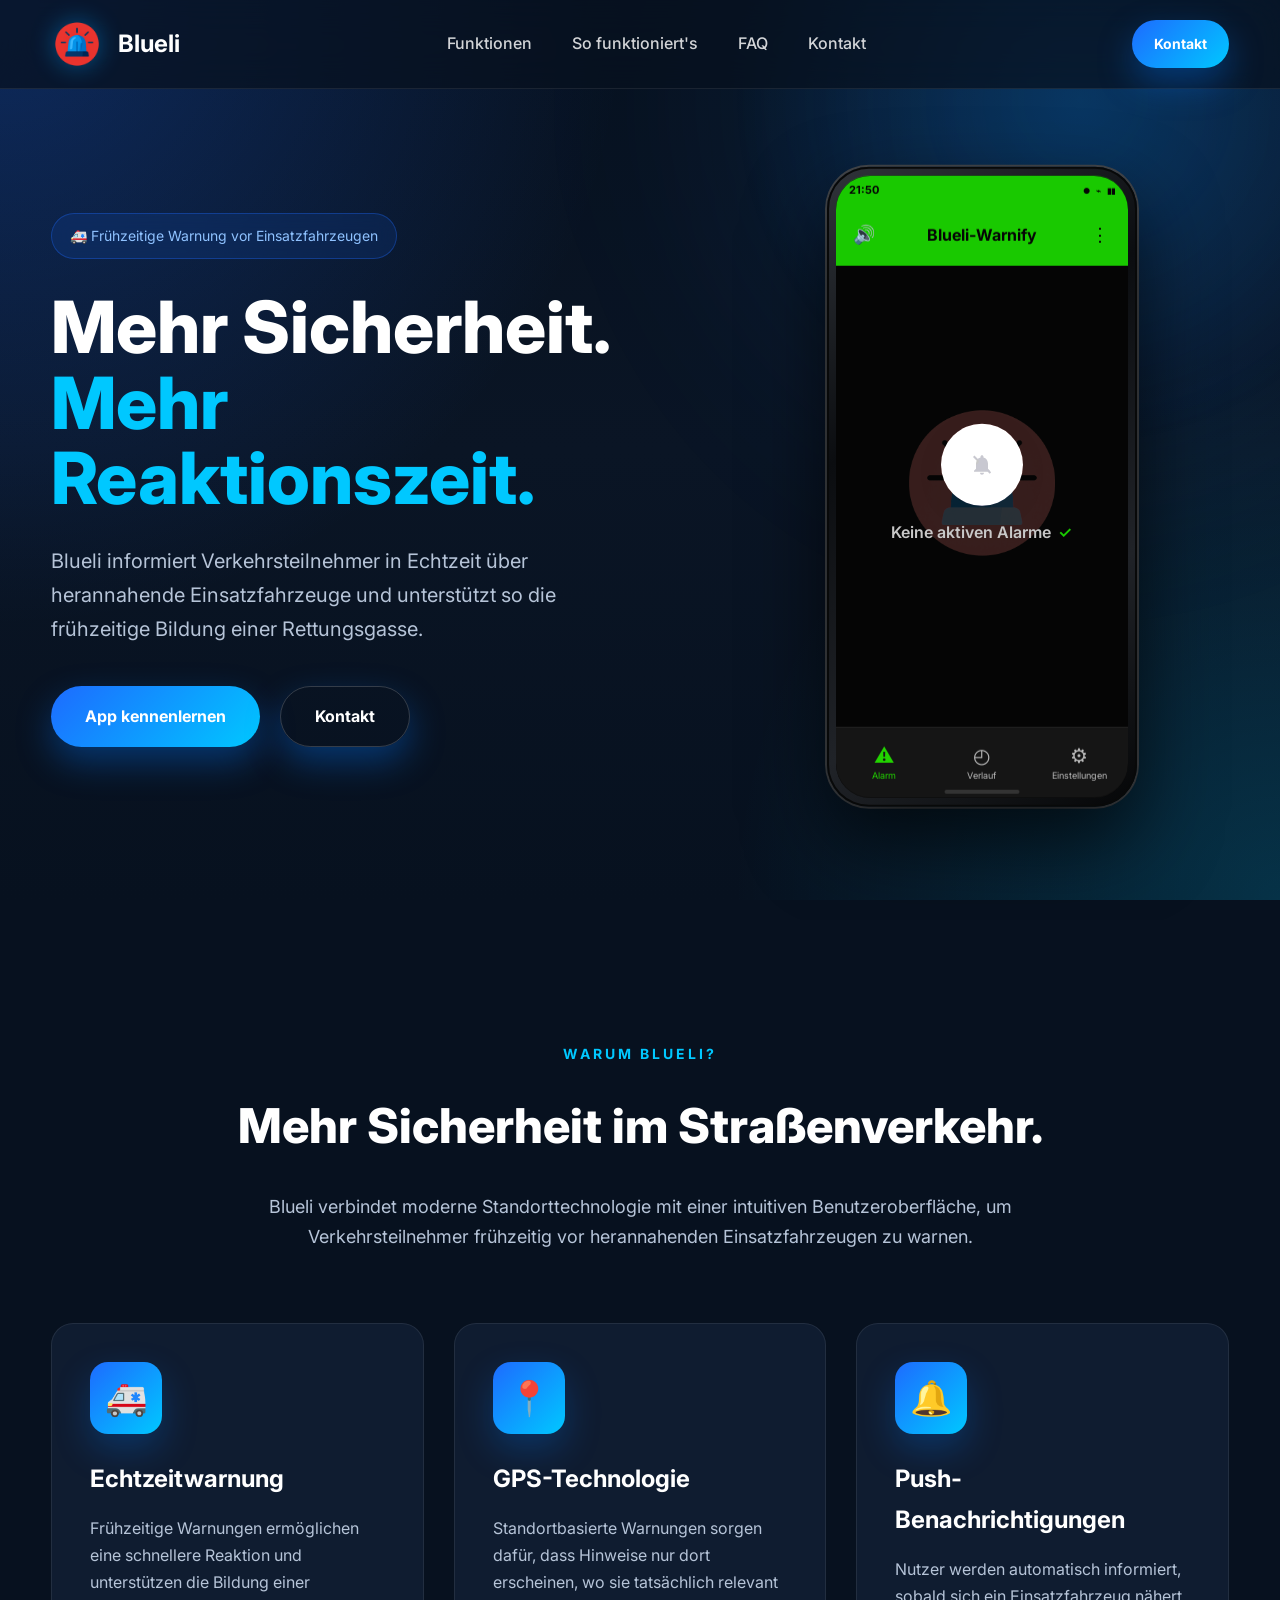
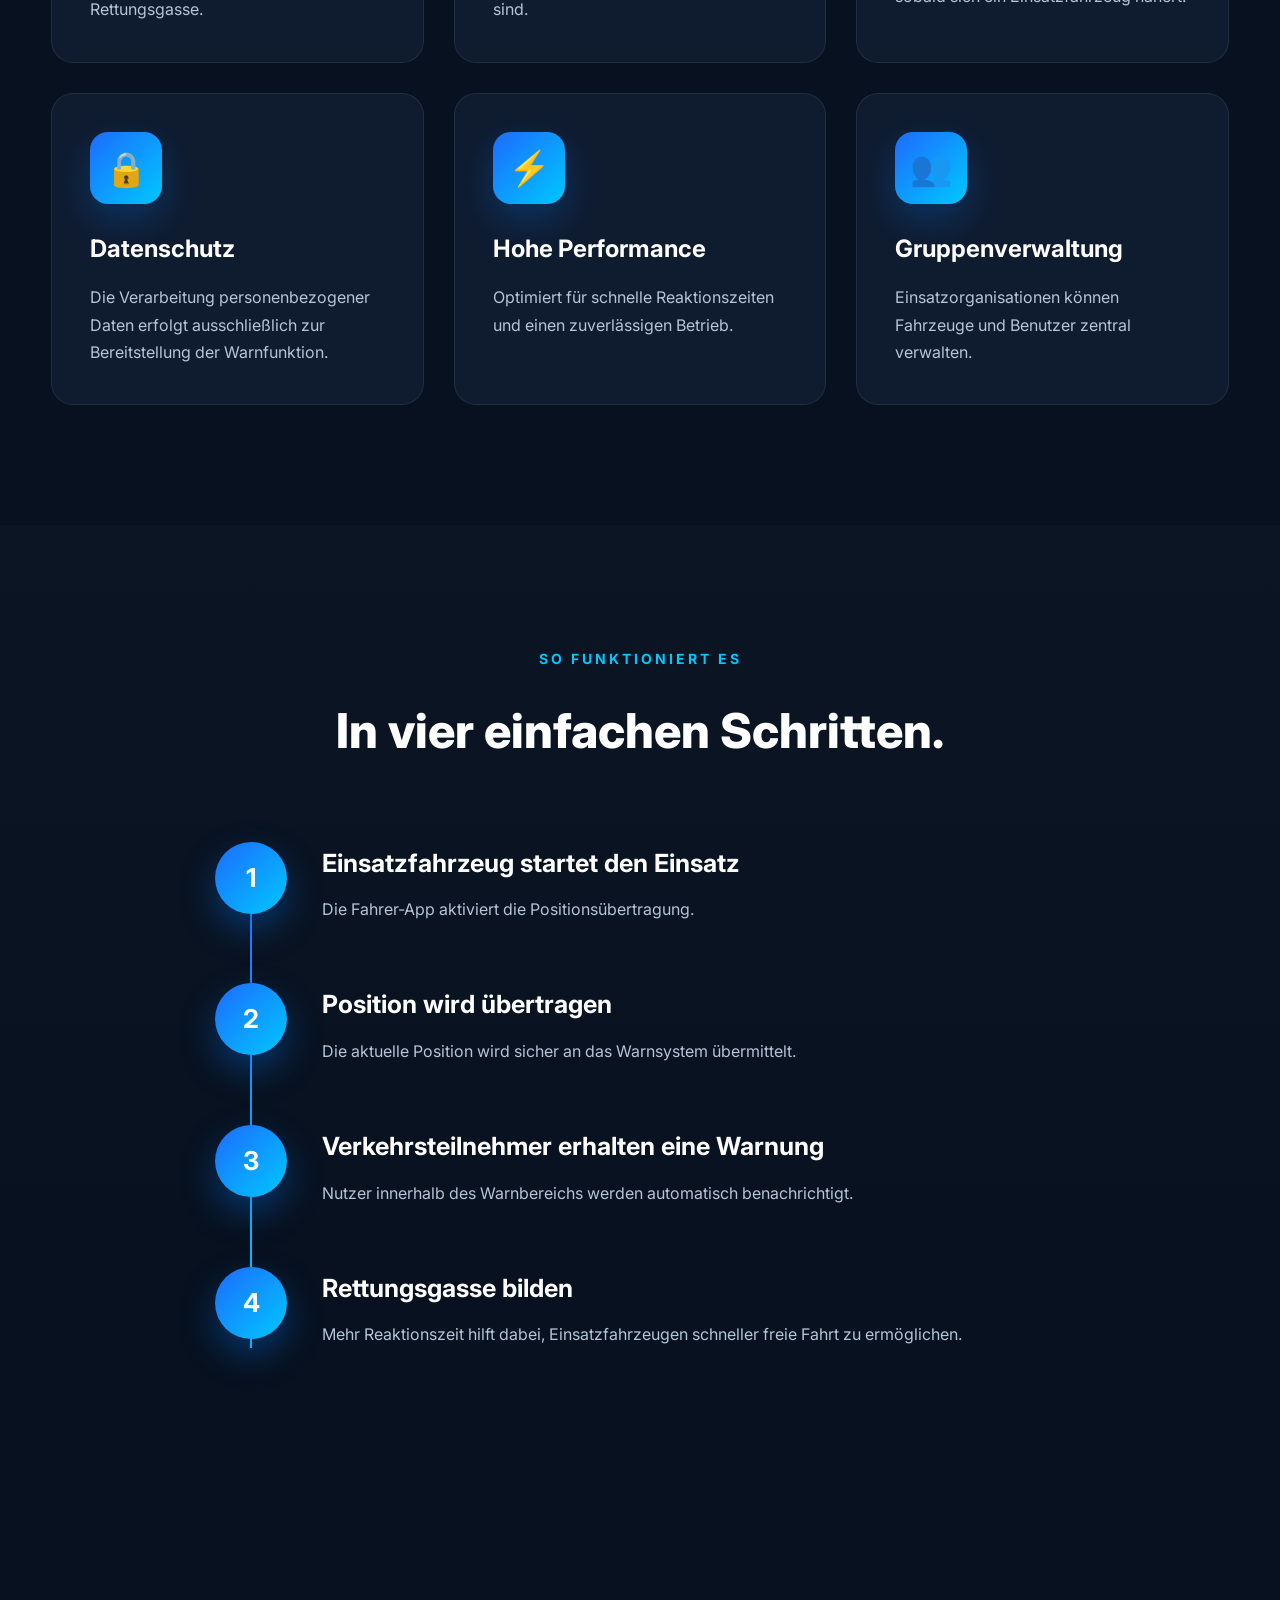
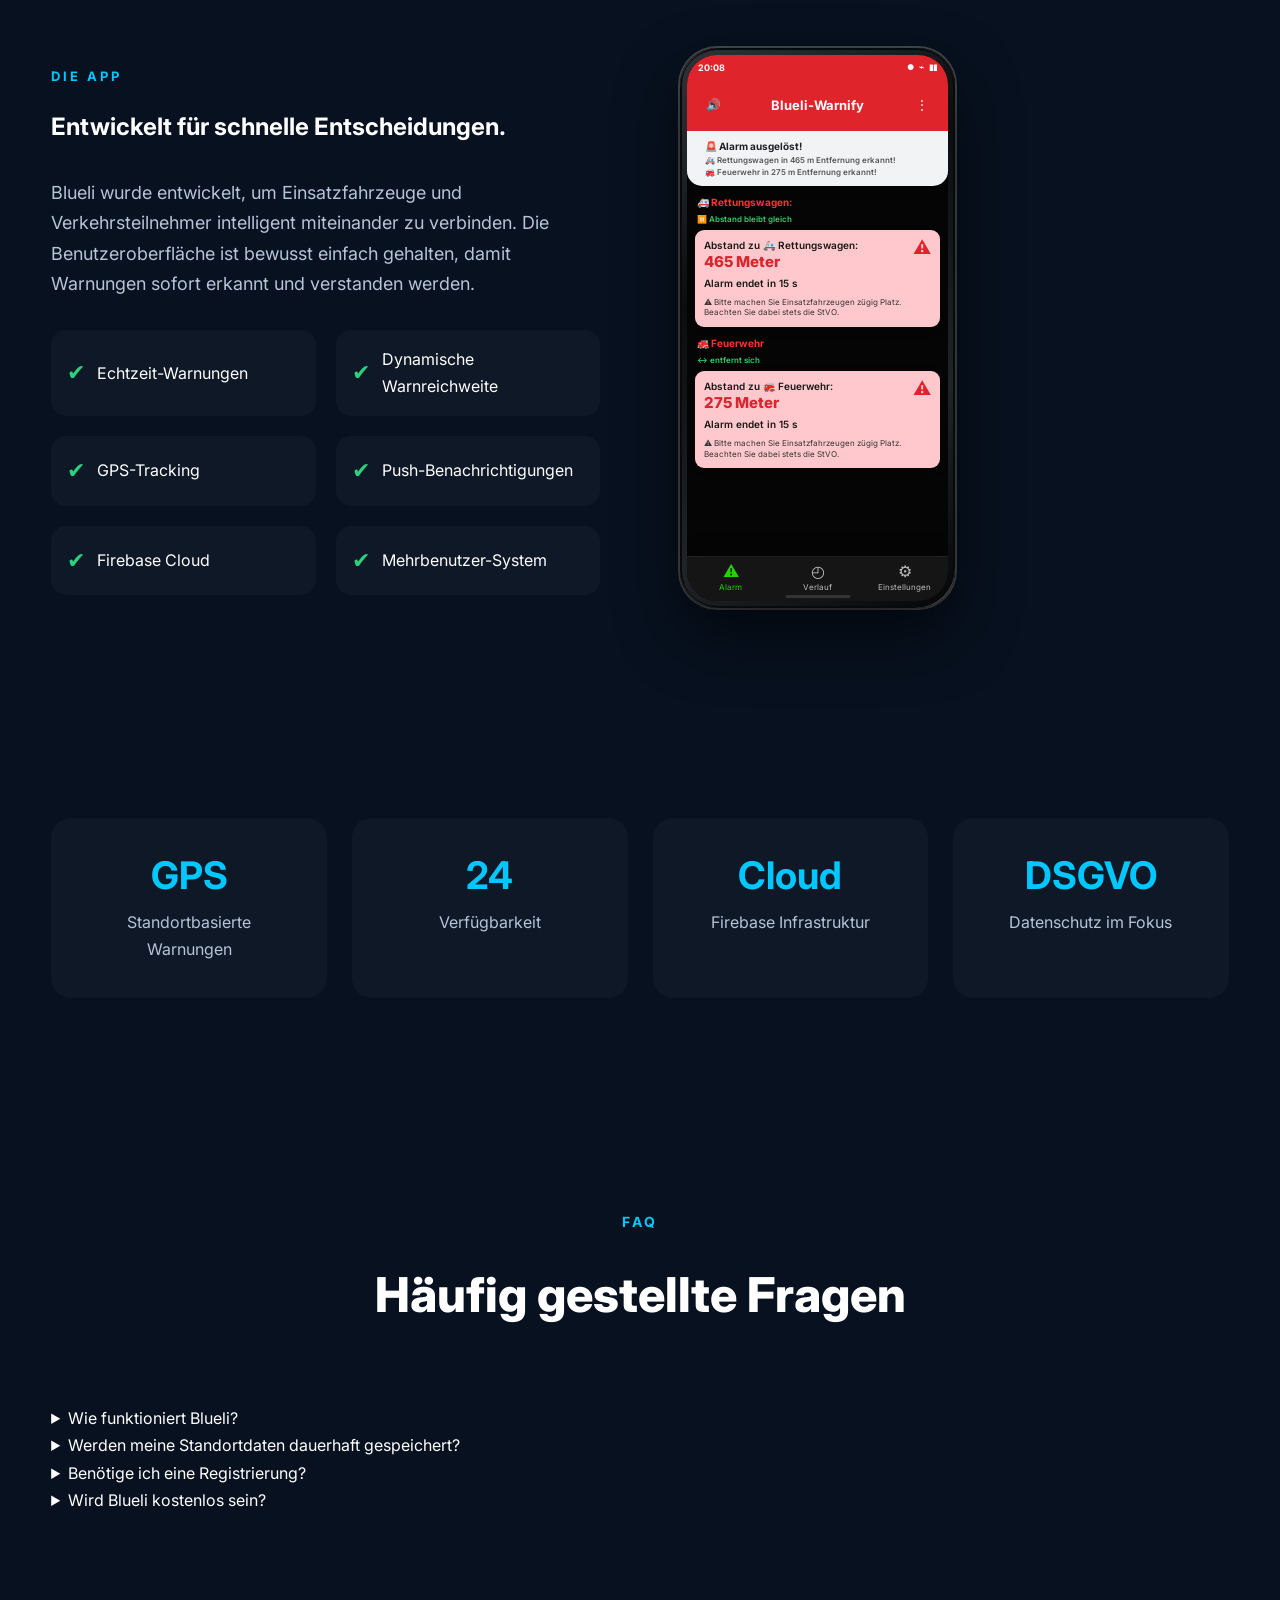
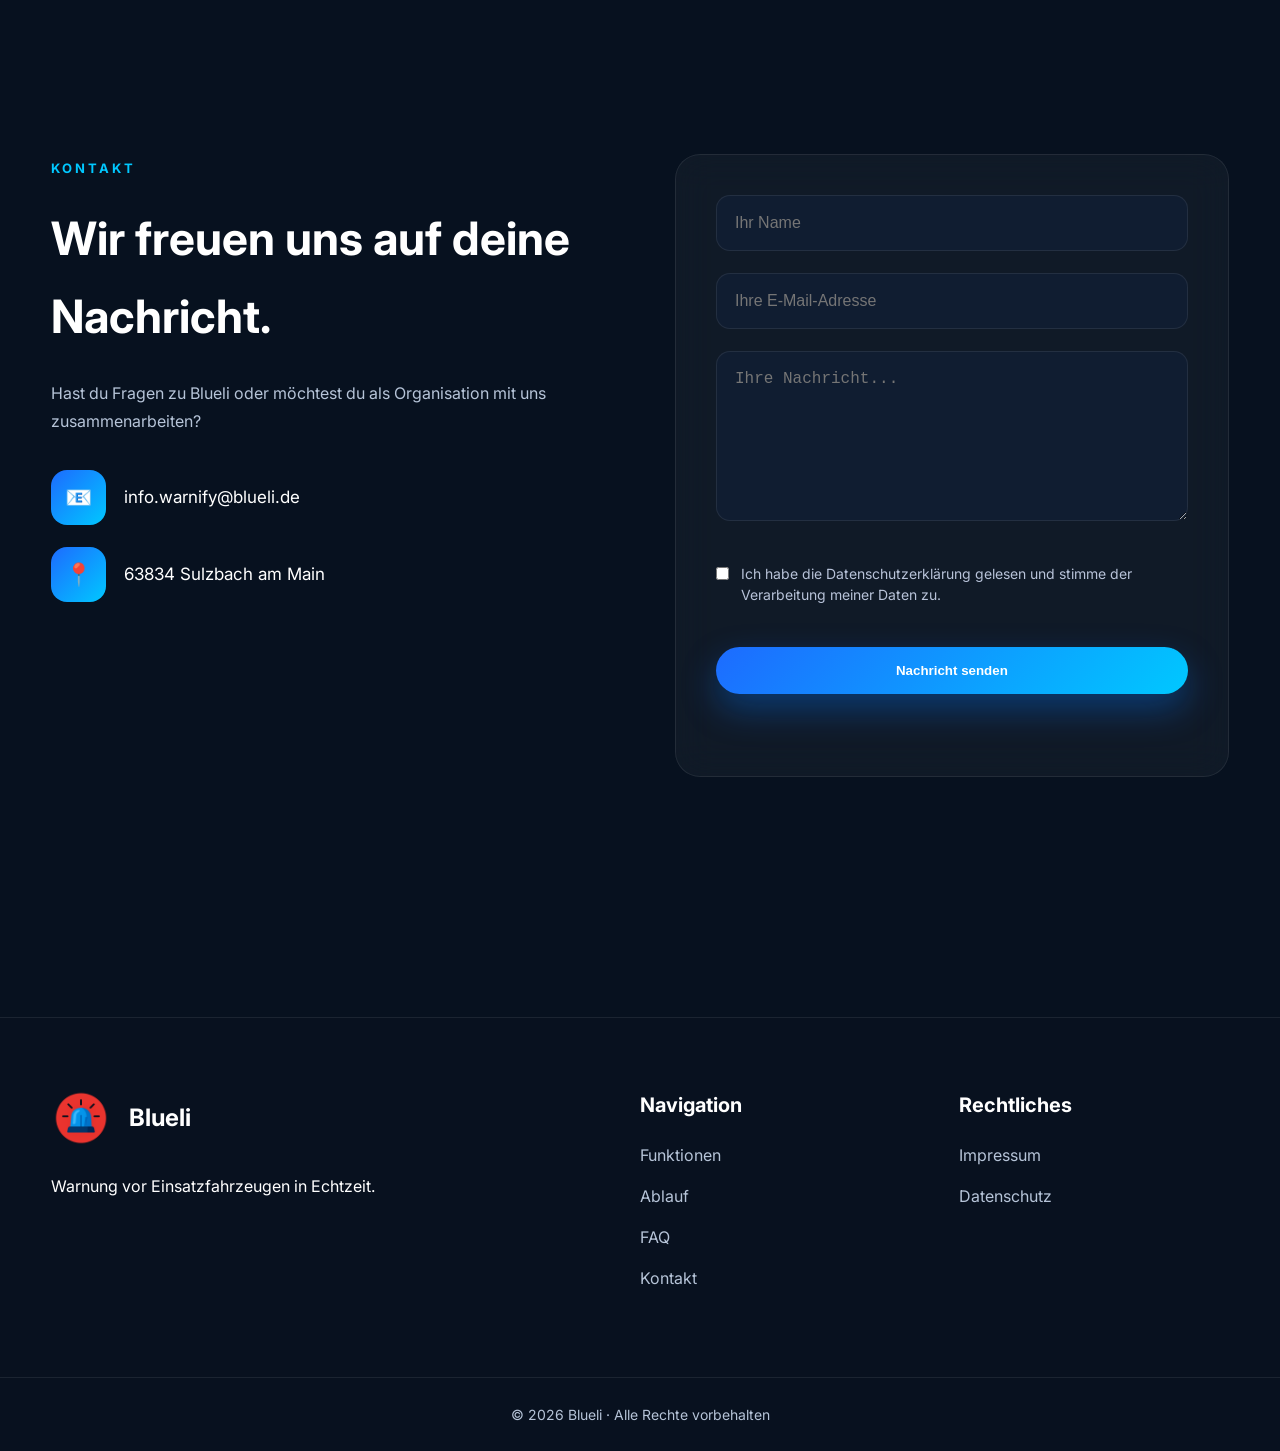
==== commit 0a496a03: "Version 1.2.1" ====
--- a/index.html
+++ b/index.html
@@ -875,7 +875,7 @@
 
     <div class="stat">
 
-    <h2>24/7</h2> 
+    <h2>24 / 7</h2> 
         
         <p>Verfügbarkeit</p>
 
--- a/style.css
+++ b/style.css
@@ -1400,13 +1400,20 @@
 }
 
 .stat h2 {
-    font-size: 38px; /* Von 42px auf 38px verkleinert */
+    /* Radikal verkleinert, damit 24/7 garantiert auf jedem Bildschirm in EINE Zeile passt */
+    font-size: 38px !important; 
+    
     color: var(--secondary);
     margin-bottom: 10px;
     
-    /* REPARATUR-TRICK: */
-    line-height: 1.1 !important;    /* Verhindert eine große Lücke zwischen 24 und /7 */
-    white-space: normal !important; /* Erlaubt den Umbruch, den wir gleich im HTML einbauen */
+    /* ERZWINGT PLATZ: Löscht eventuelle Höhenbegrenzungen */
+    height: auto !important;
+    max-height: none !important;
+    overflow: visible !important;
+    
+    /* Hält es in einer Zeile, da es jetzt klein genug ist */
+    white-space: nowrap !important; 
+    line-height: 1.2 !important;
 }
 
 .stat p {
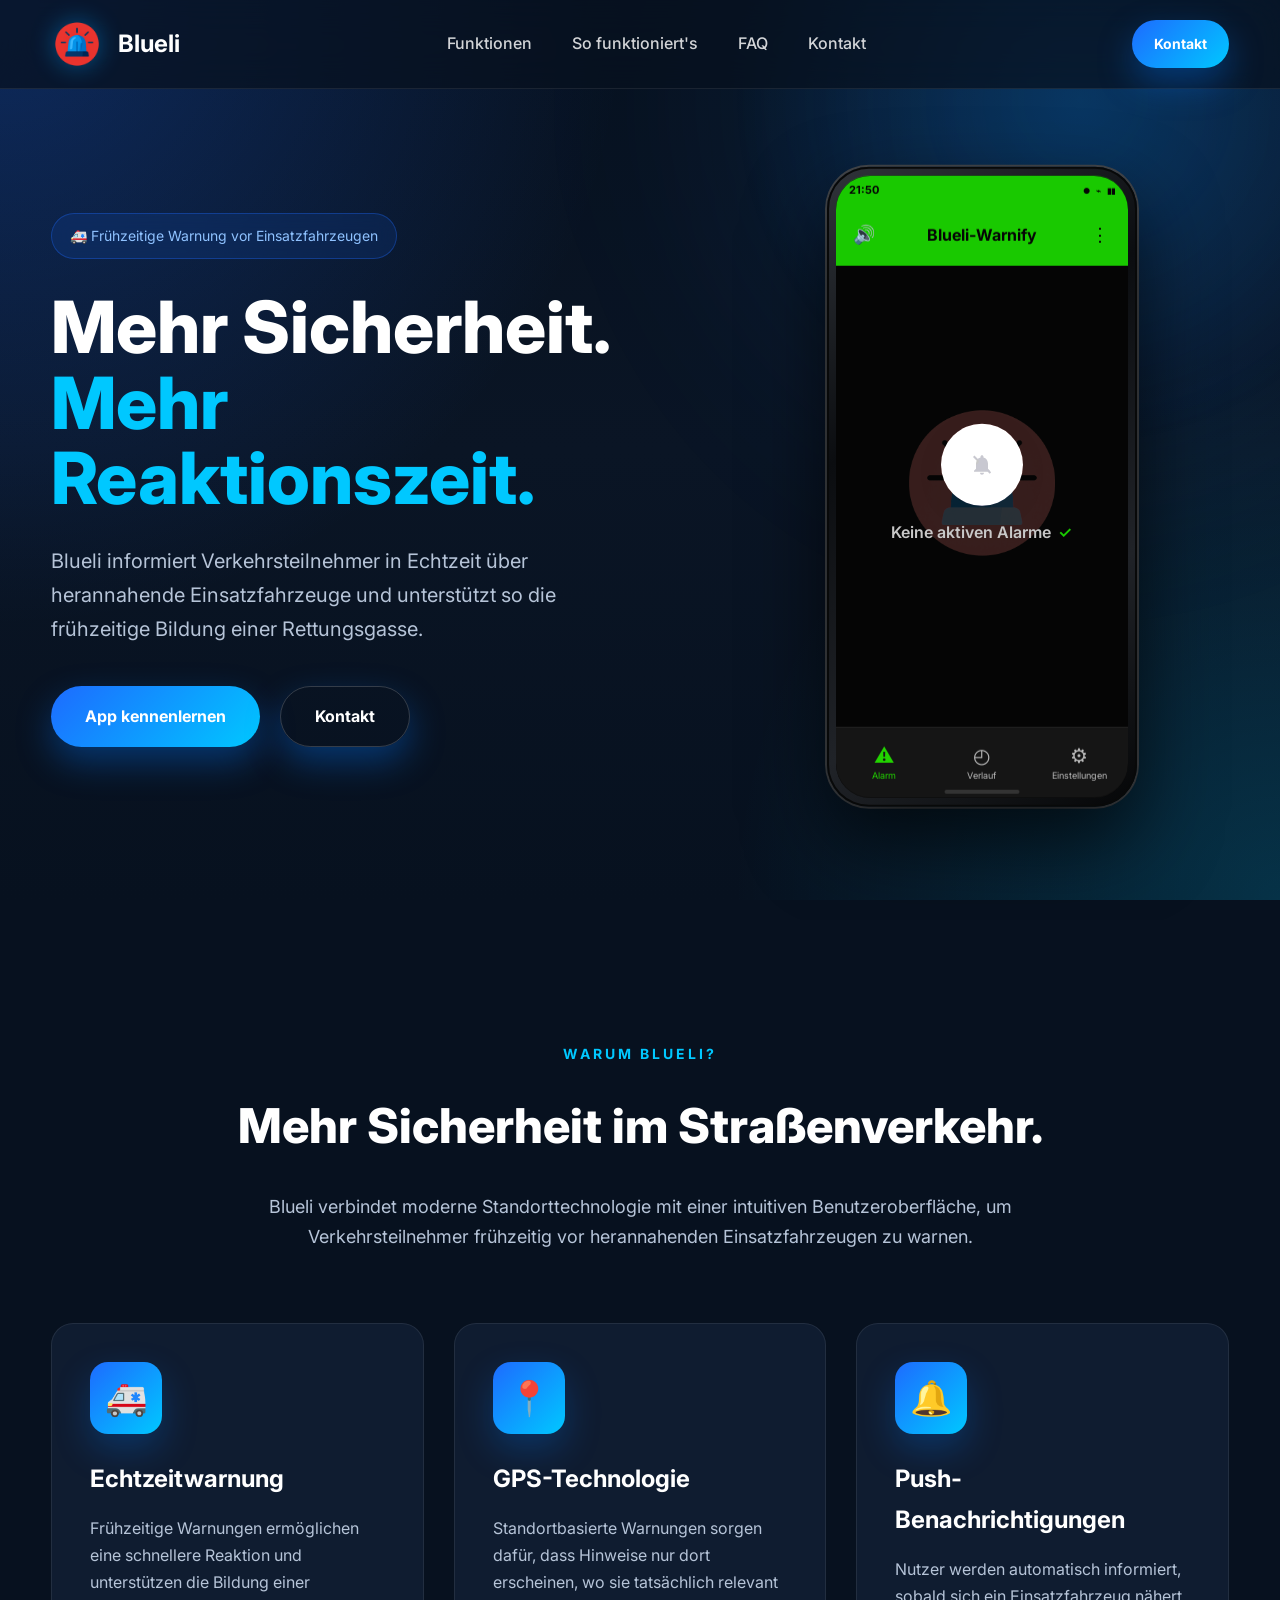
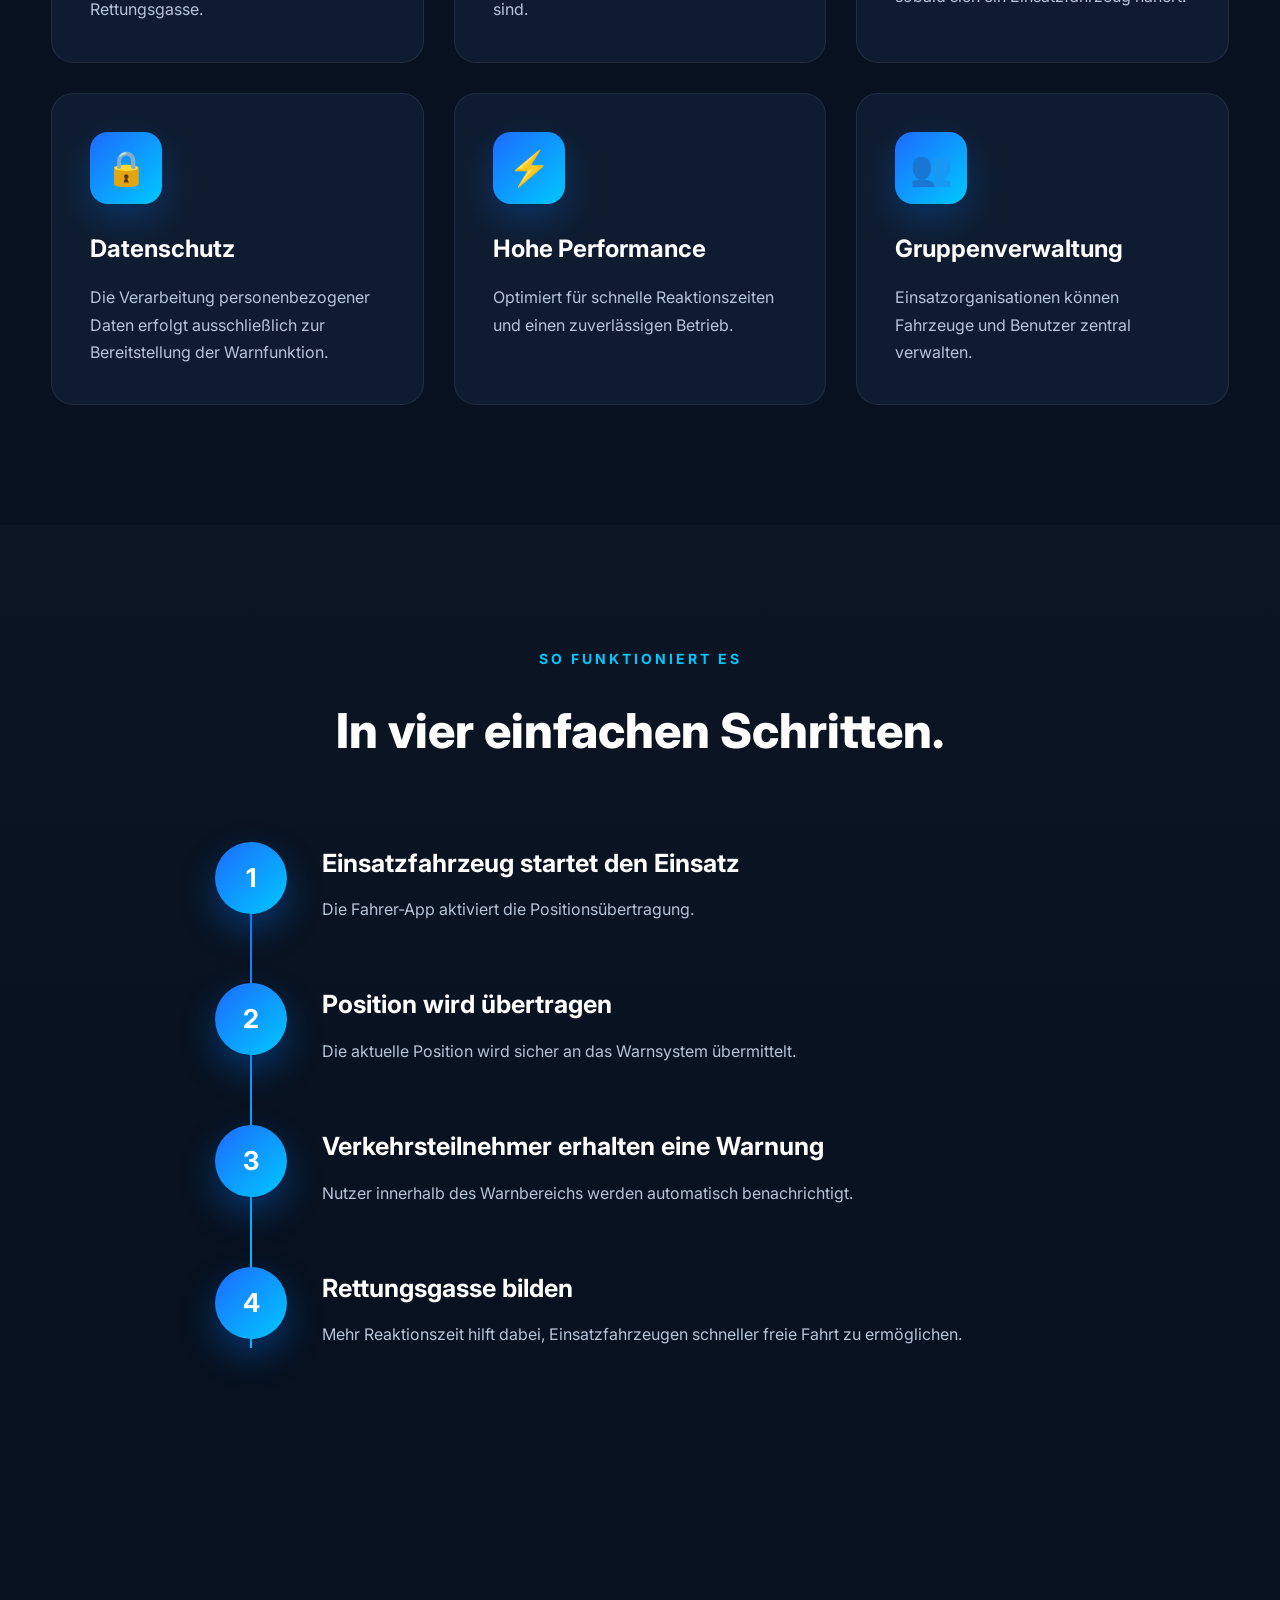
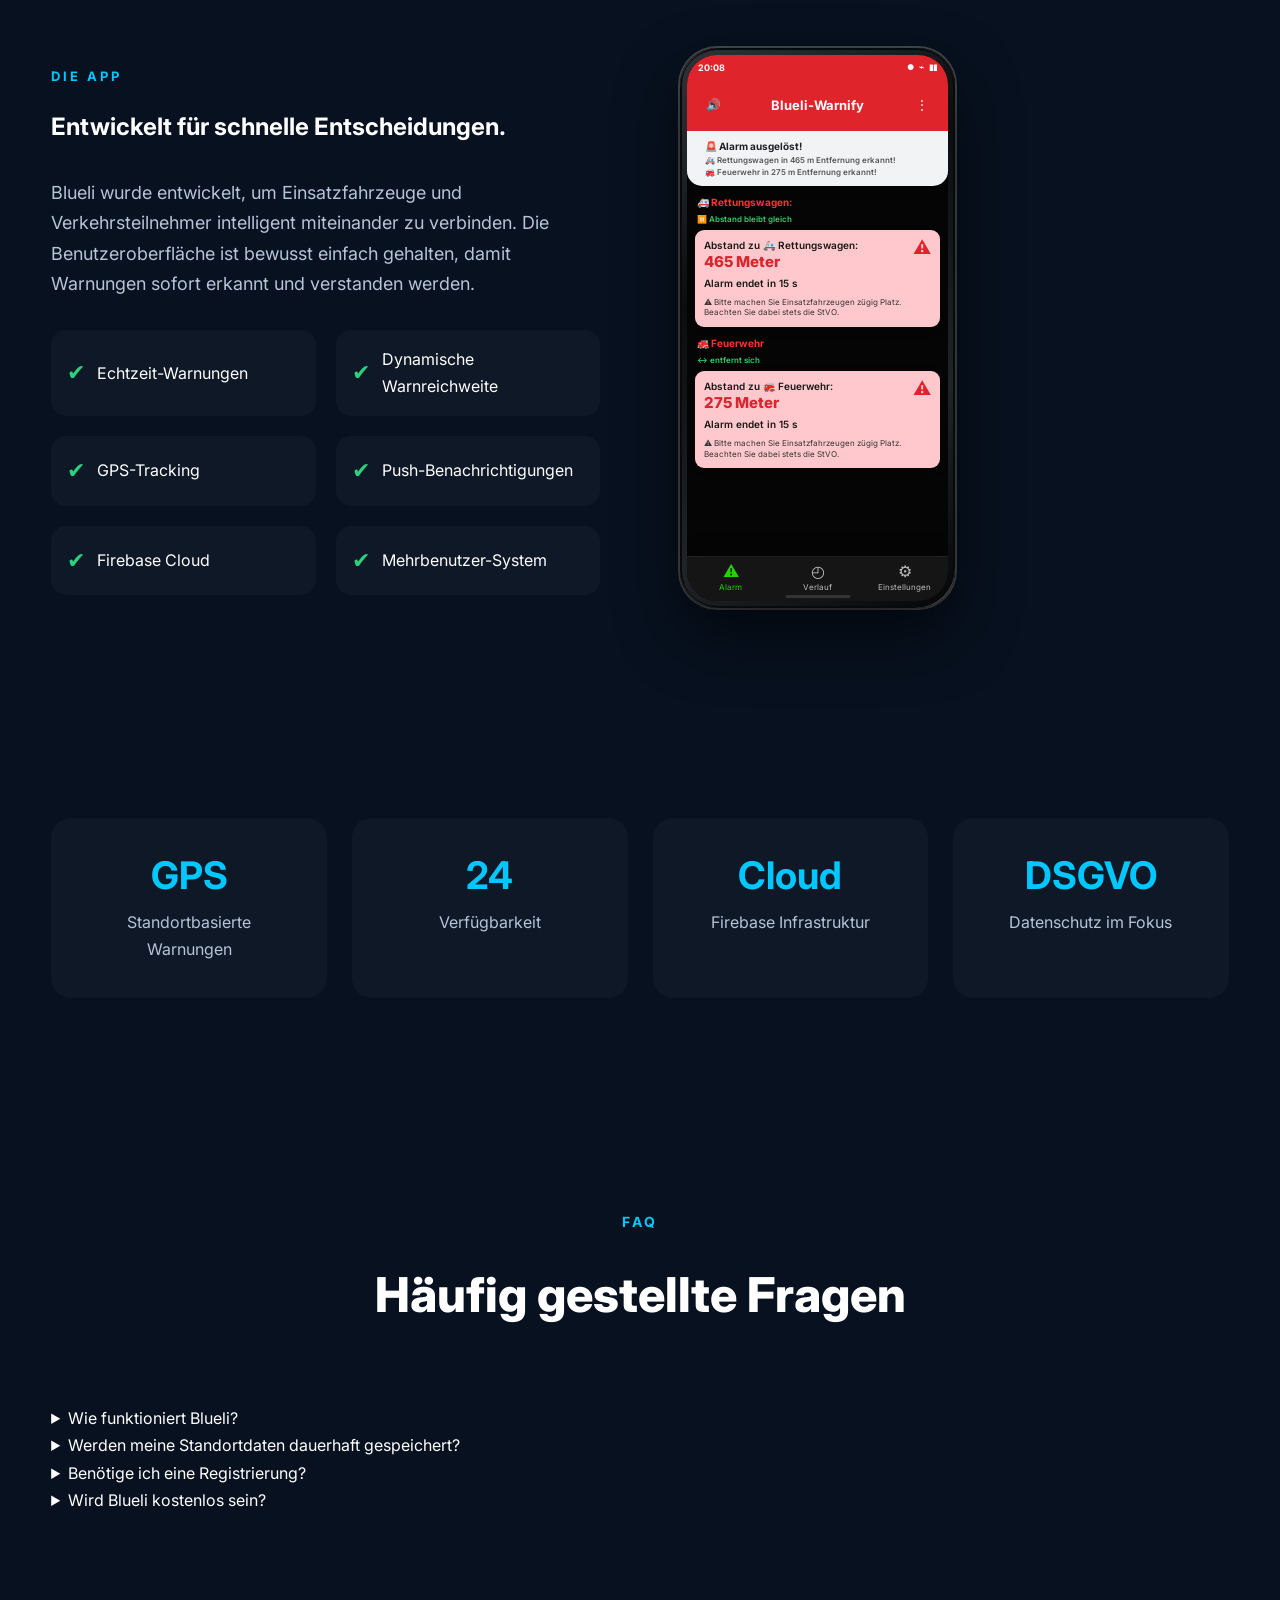
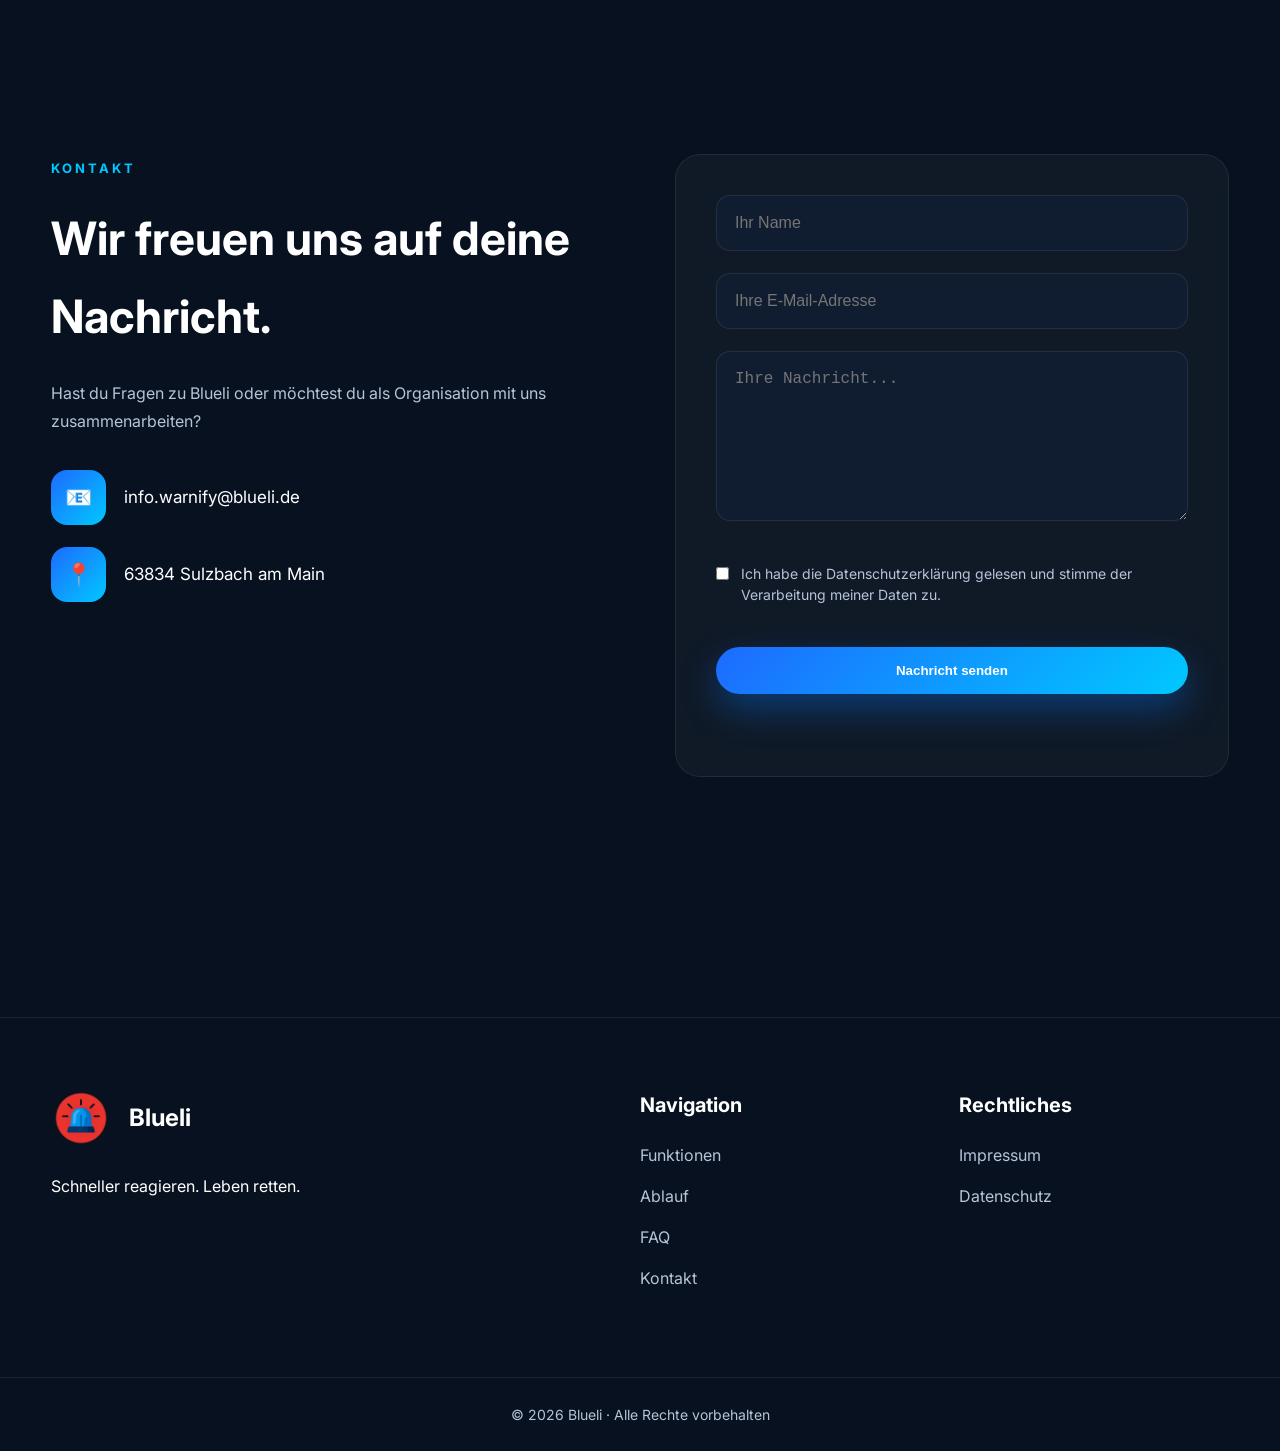
==== commit da00f51a: "Version 1.3" ====
--- a/index.html
+++ b/index.html
@@ -8,7 +8,7 @@
 
 <meta name="viewport" content="width=device-width, initial-scale=1.0">
 
-<title>Blueli | Warnung vor Einsatzfahrzeugen in Echtzeit</title>
+<title>Blueli | Schneller reagieren. Leben retten.</title>
 
 <meta name="description" content="Blueli informiert Verkehrsteilnehmer frühzeitig über herannahende Einsatzfahrzeuge und unterstützt eine sichere Rettungsgassenbildung.">
 
@@ -1127,7 +1127,7 @@
 </div>
 
 <p>
-Warnung vor Einsatzfahrzeugen in Echtzeit.
+Schneller reagieren. Leben retten.
 </p>
 
 </div>
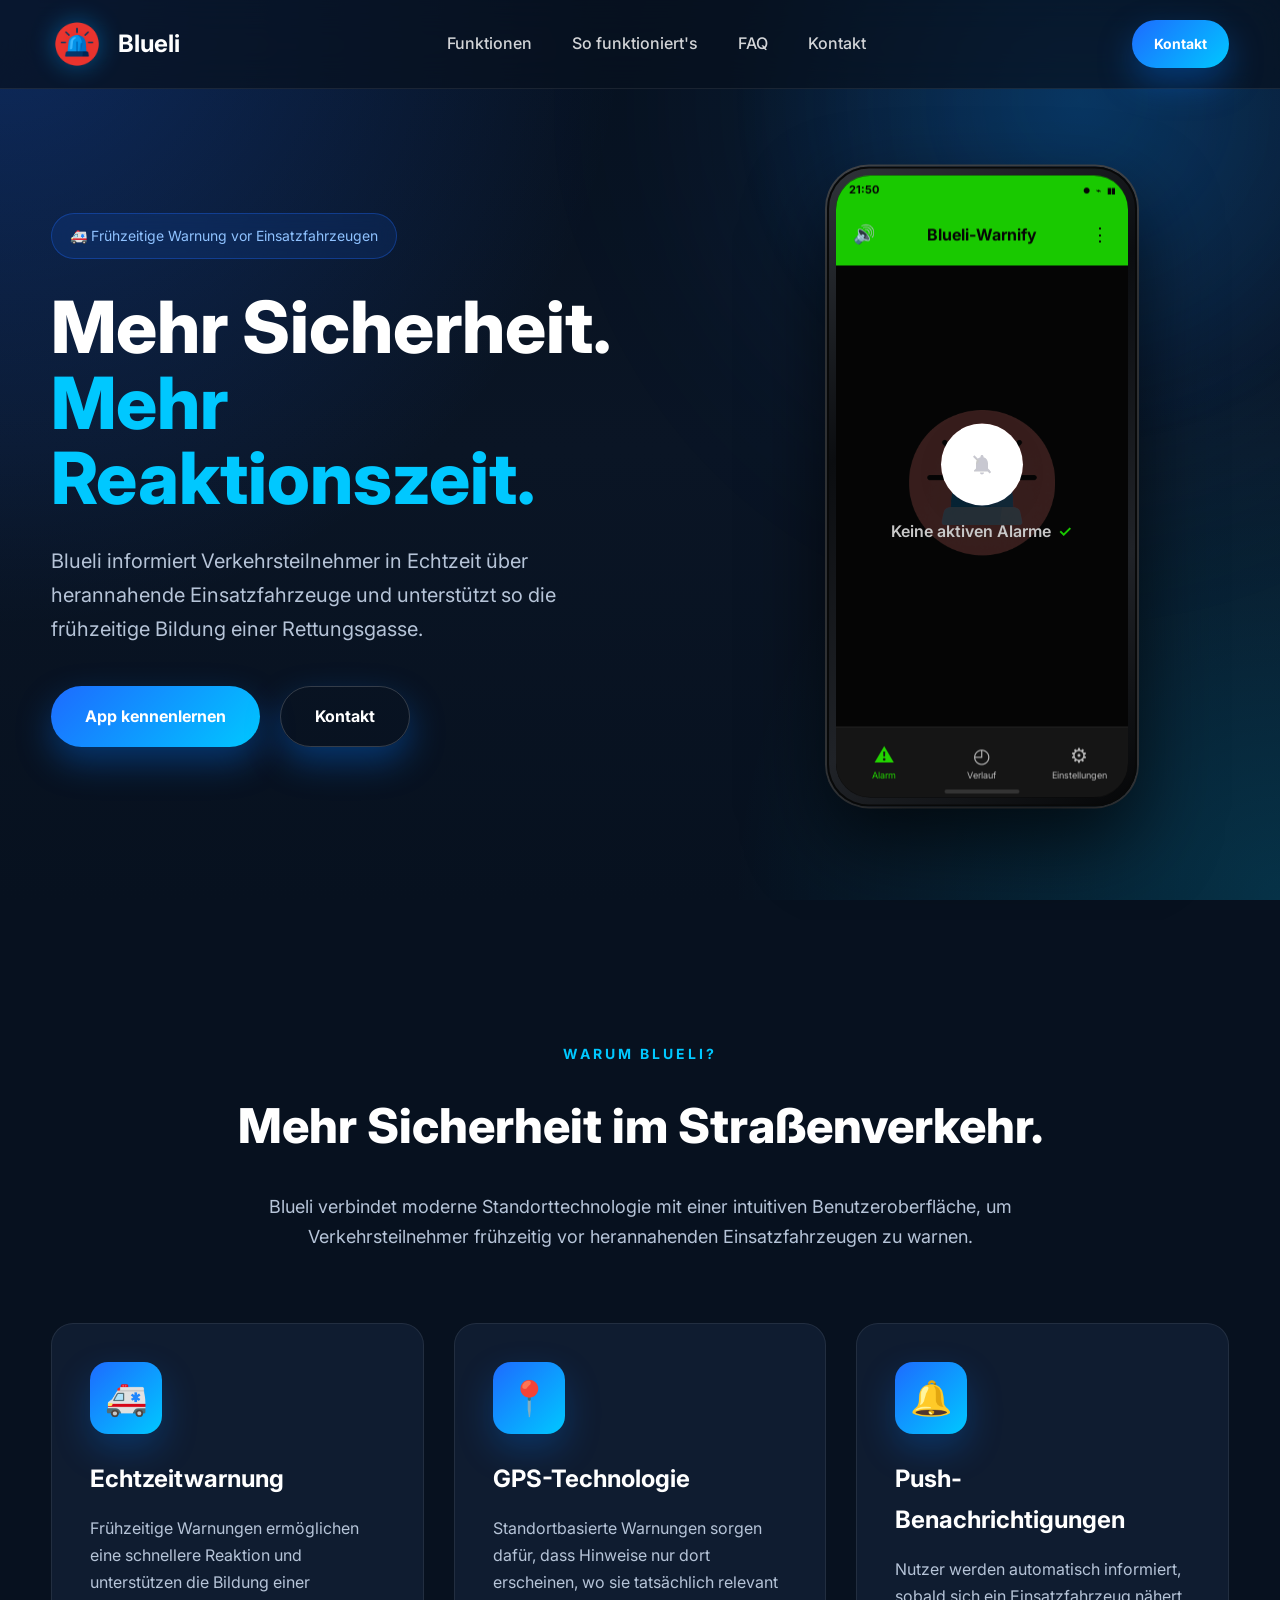
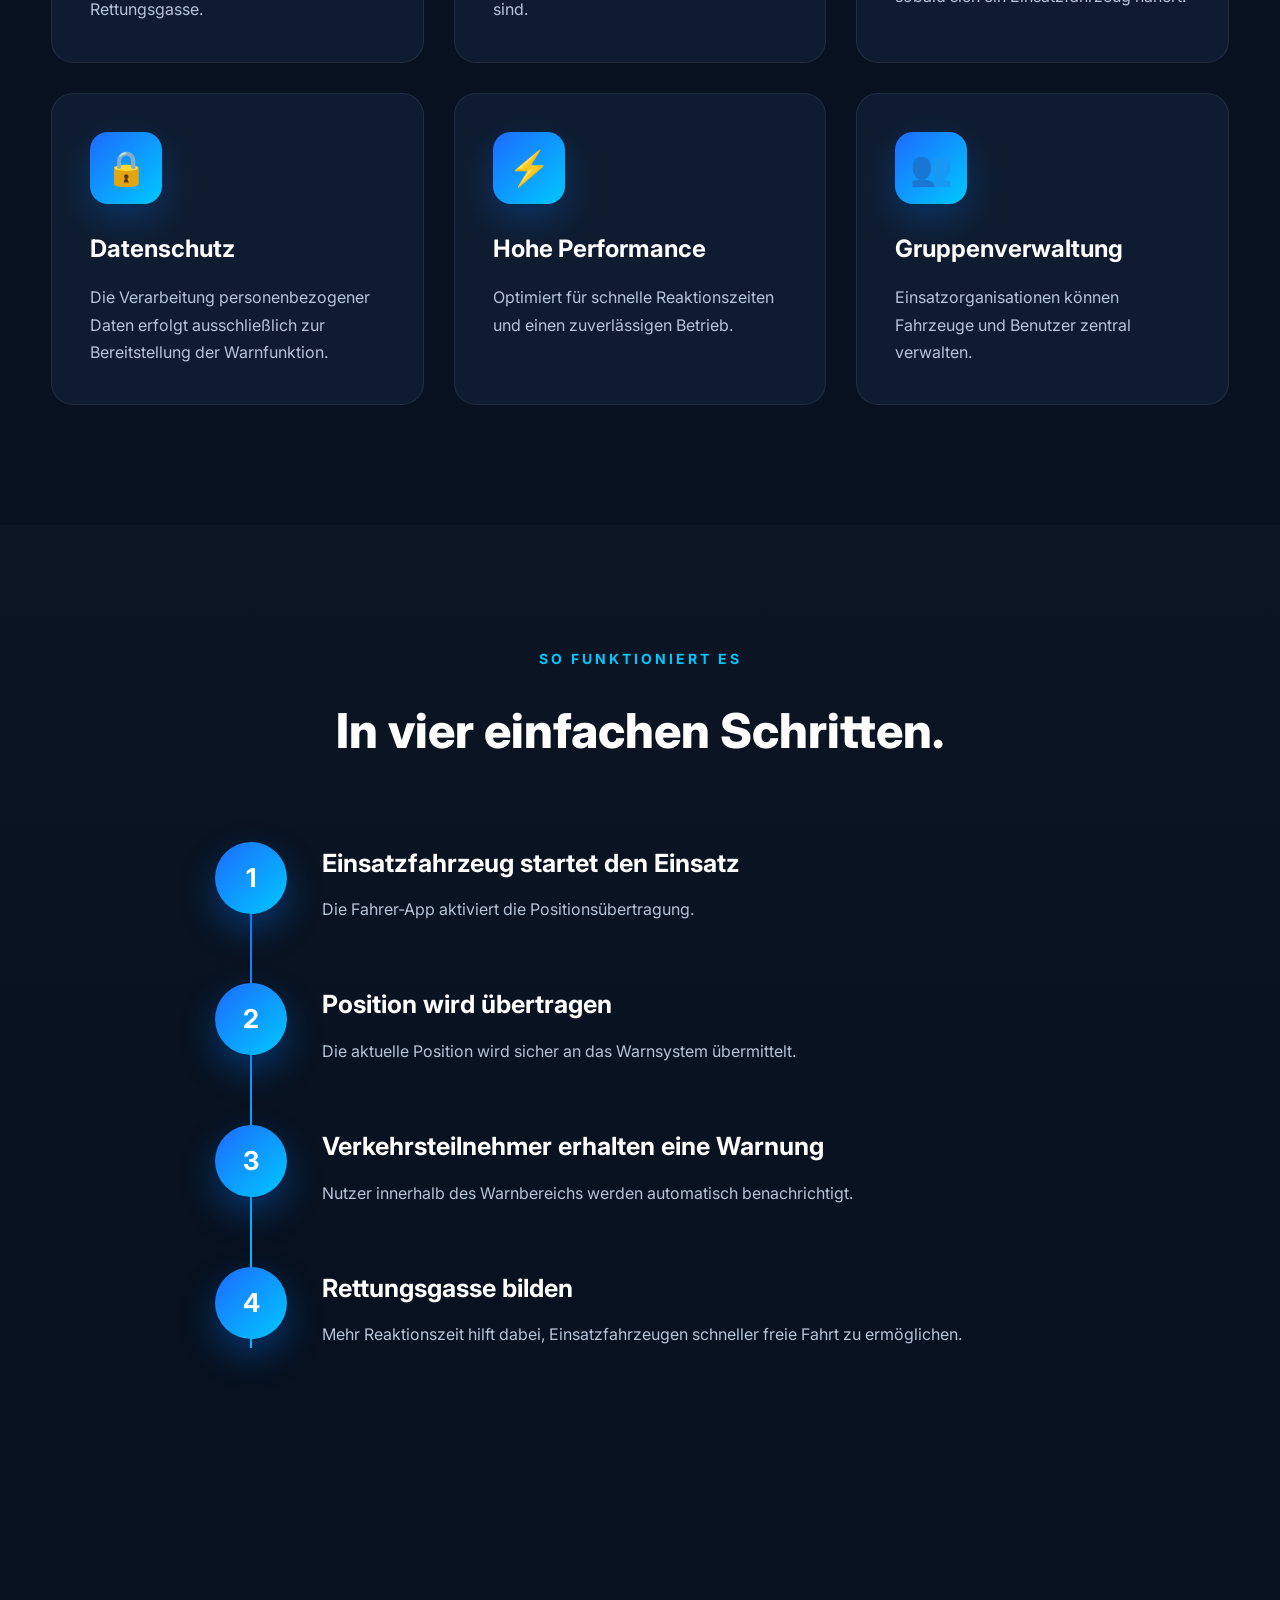
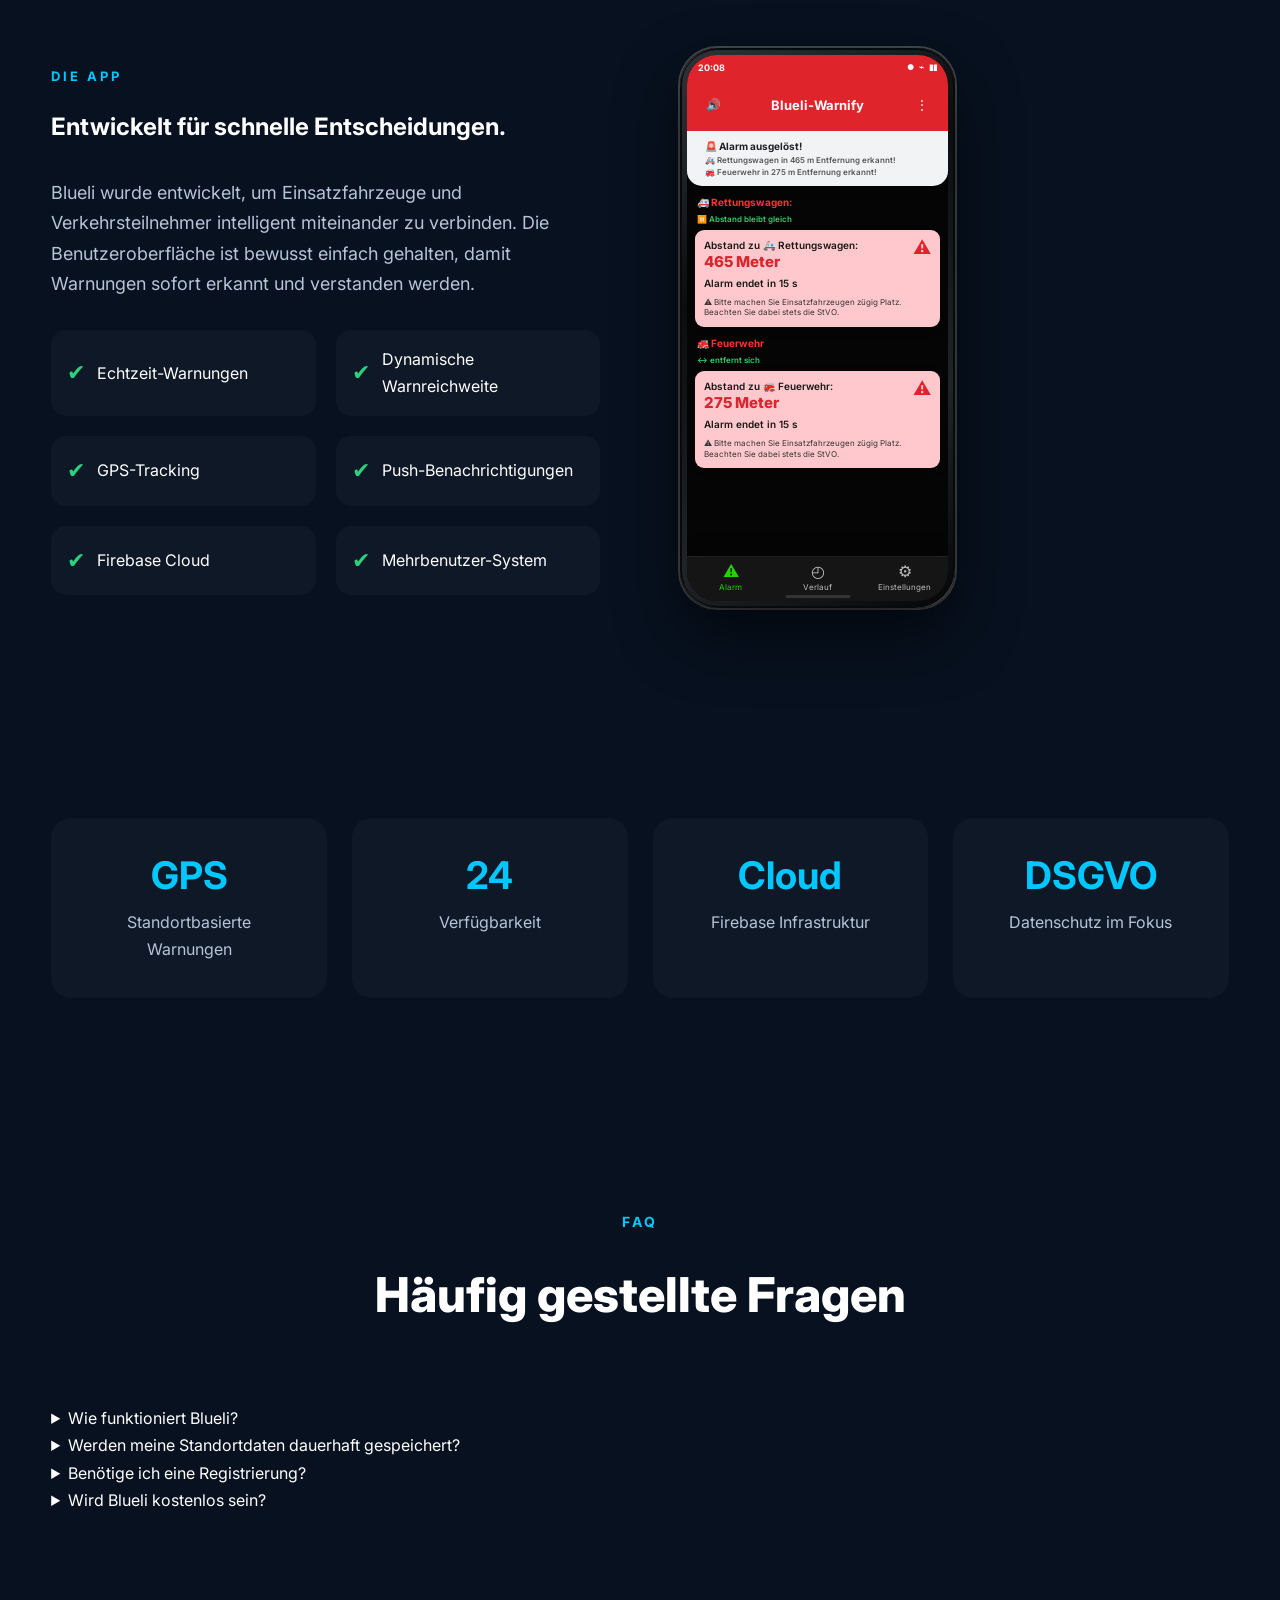
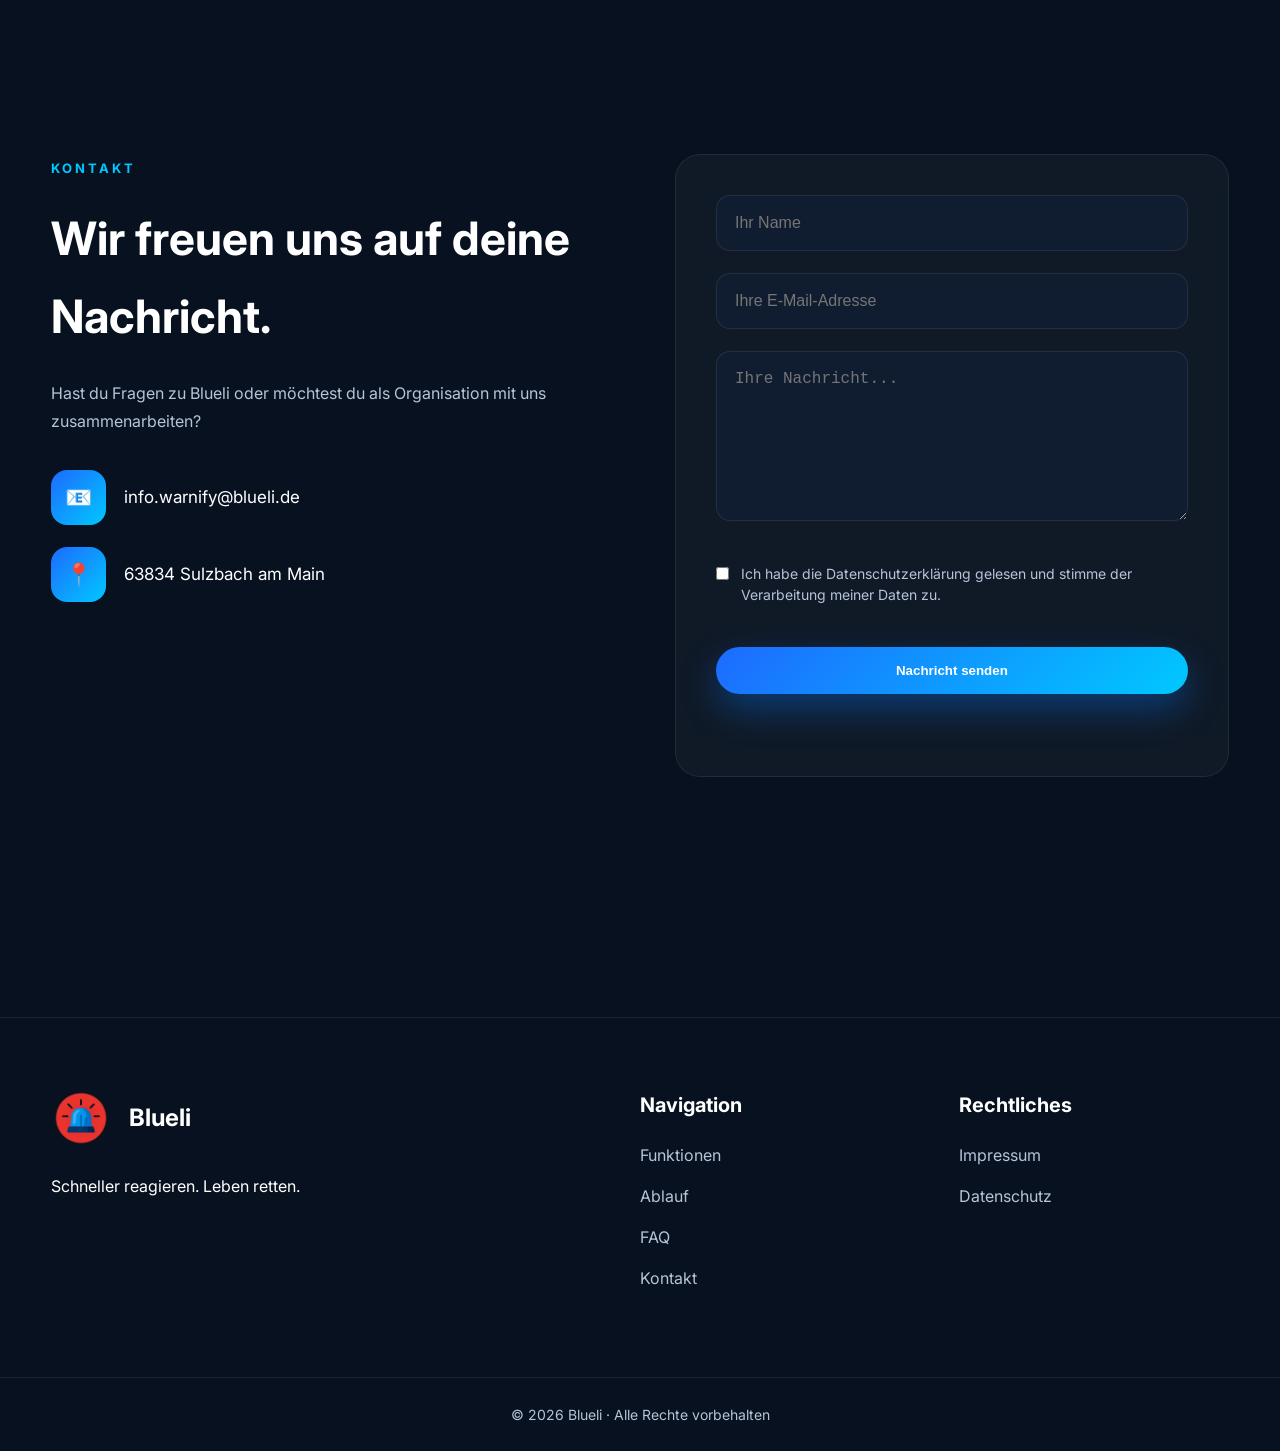
==== commit 9bc02ccc: "Version 1.0" ====
--- a/index.html
+++ b/index.html
@@ -874,12 +874,11 @@
     </div>
 
     <div class="stat">
-
-    <h2>24 / 7</h2> 
-        
-        <p>Verfügbarkeit</p>
-
-    </div>
+    <!-- Wir nutzen &frasl; für den Strich und packen die 7 in ein span -->
+    <h2>24&frasl;<span>7</span></h2> 
+    <p>Verfügbarkeit</p>
+</div>
+
 
     <div class="stat">
 
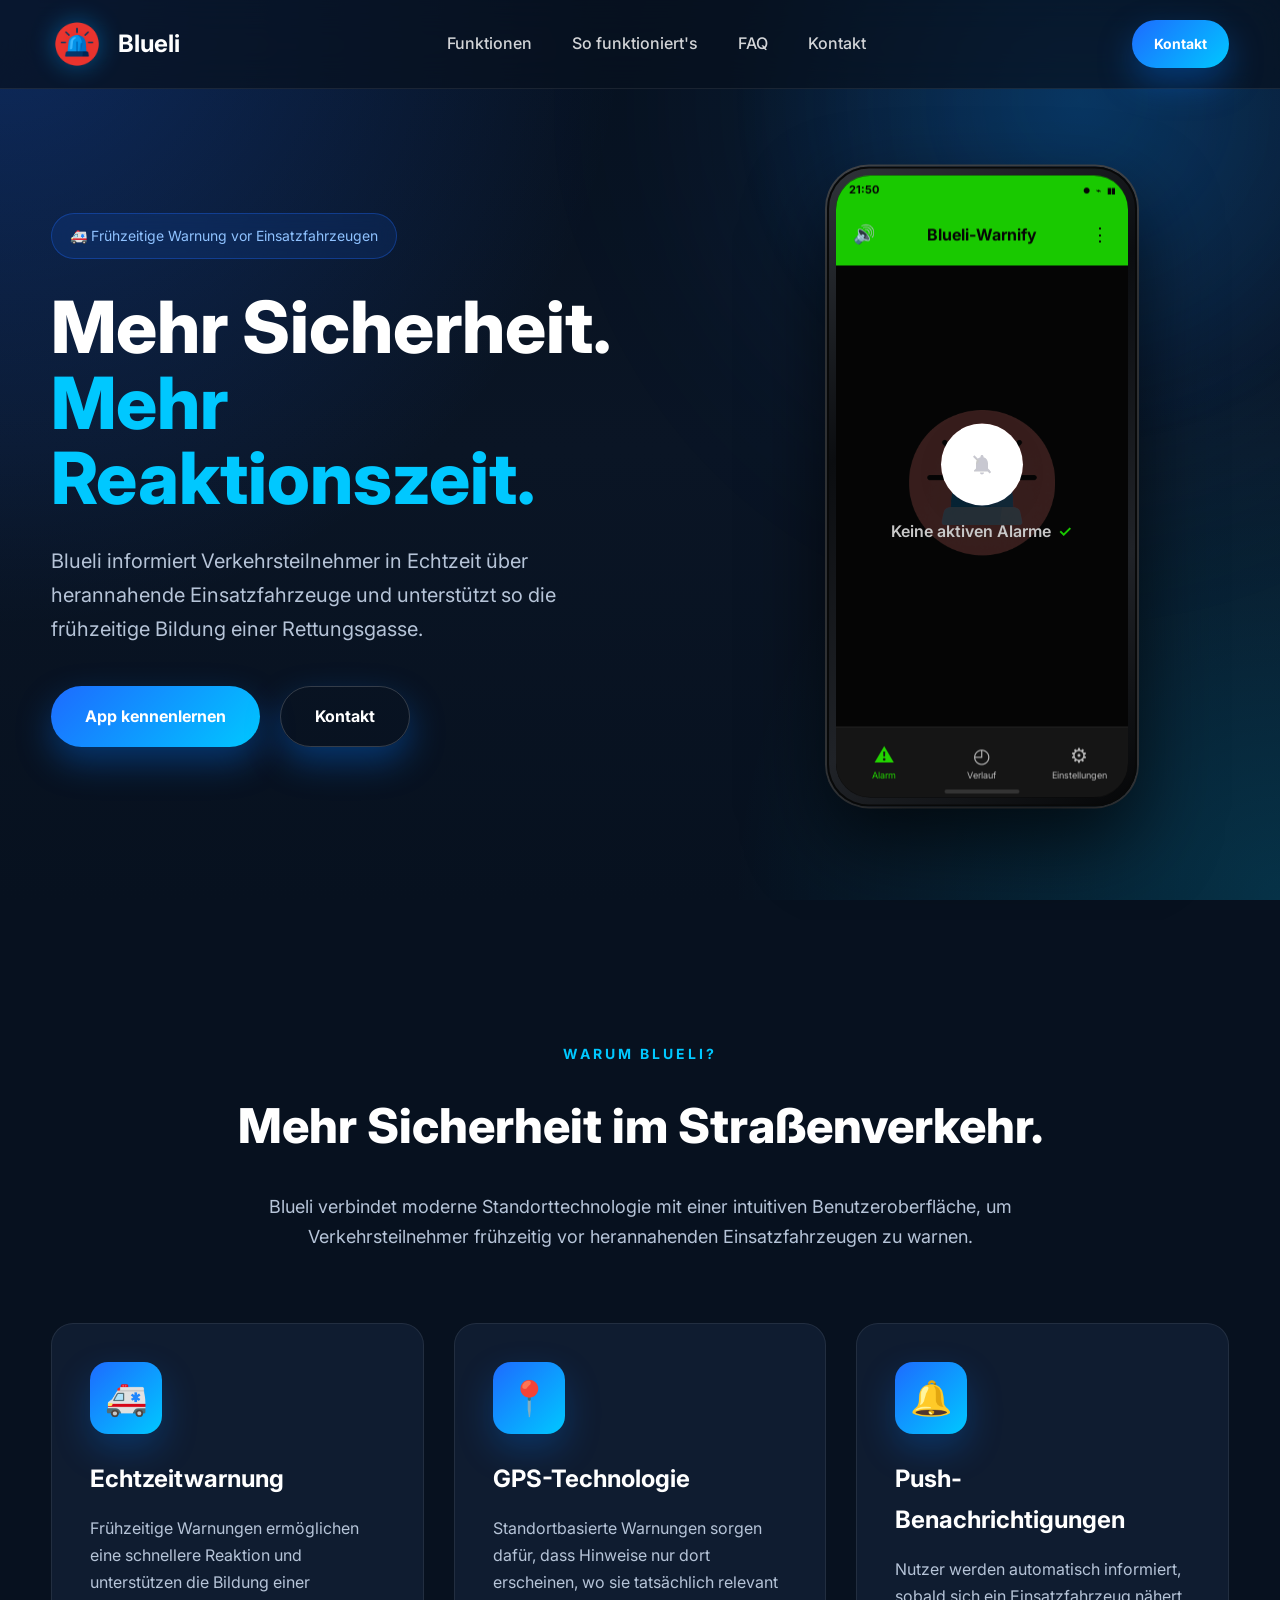
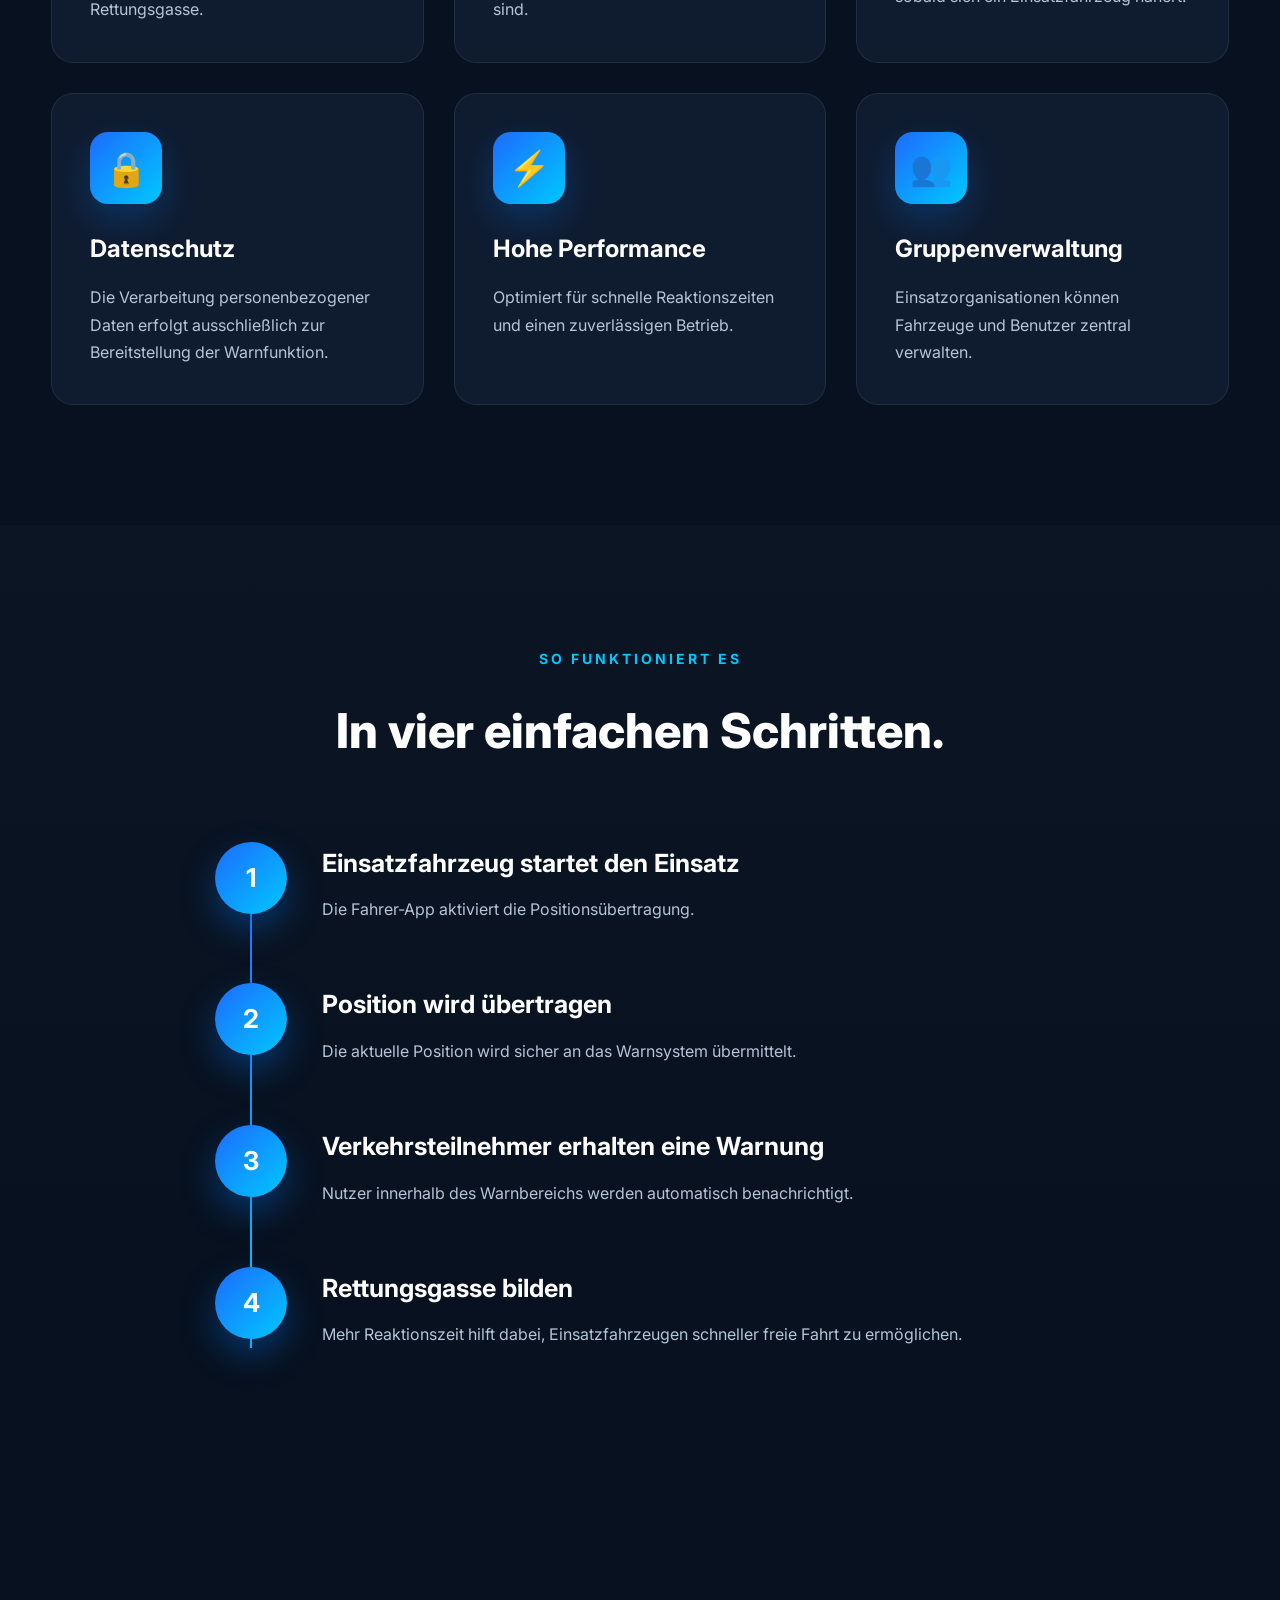
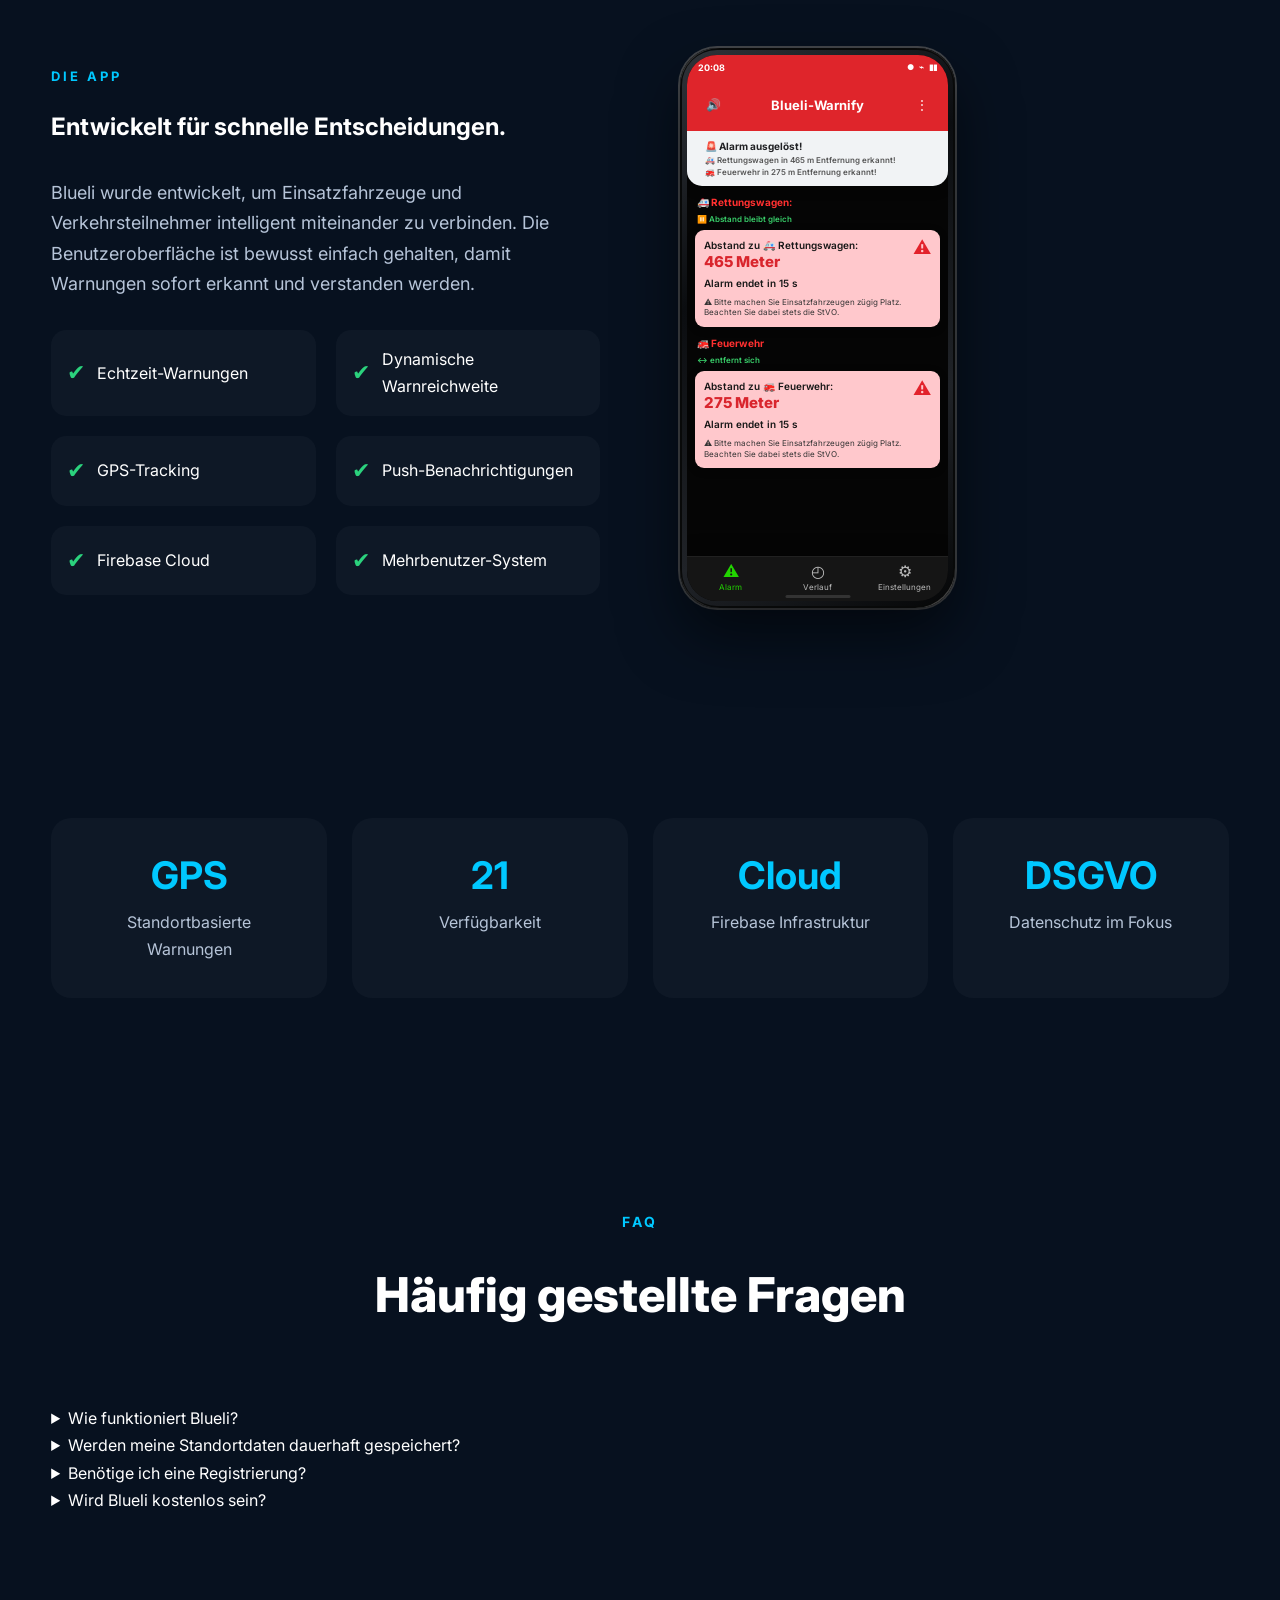
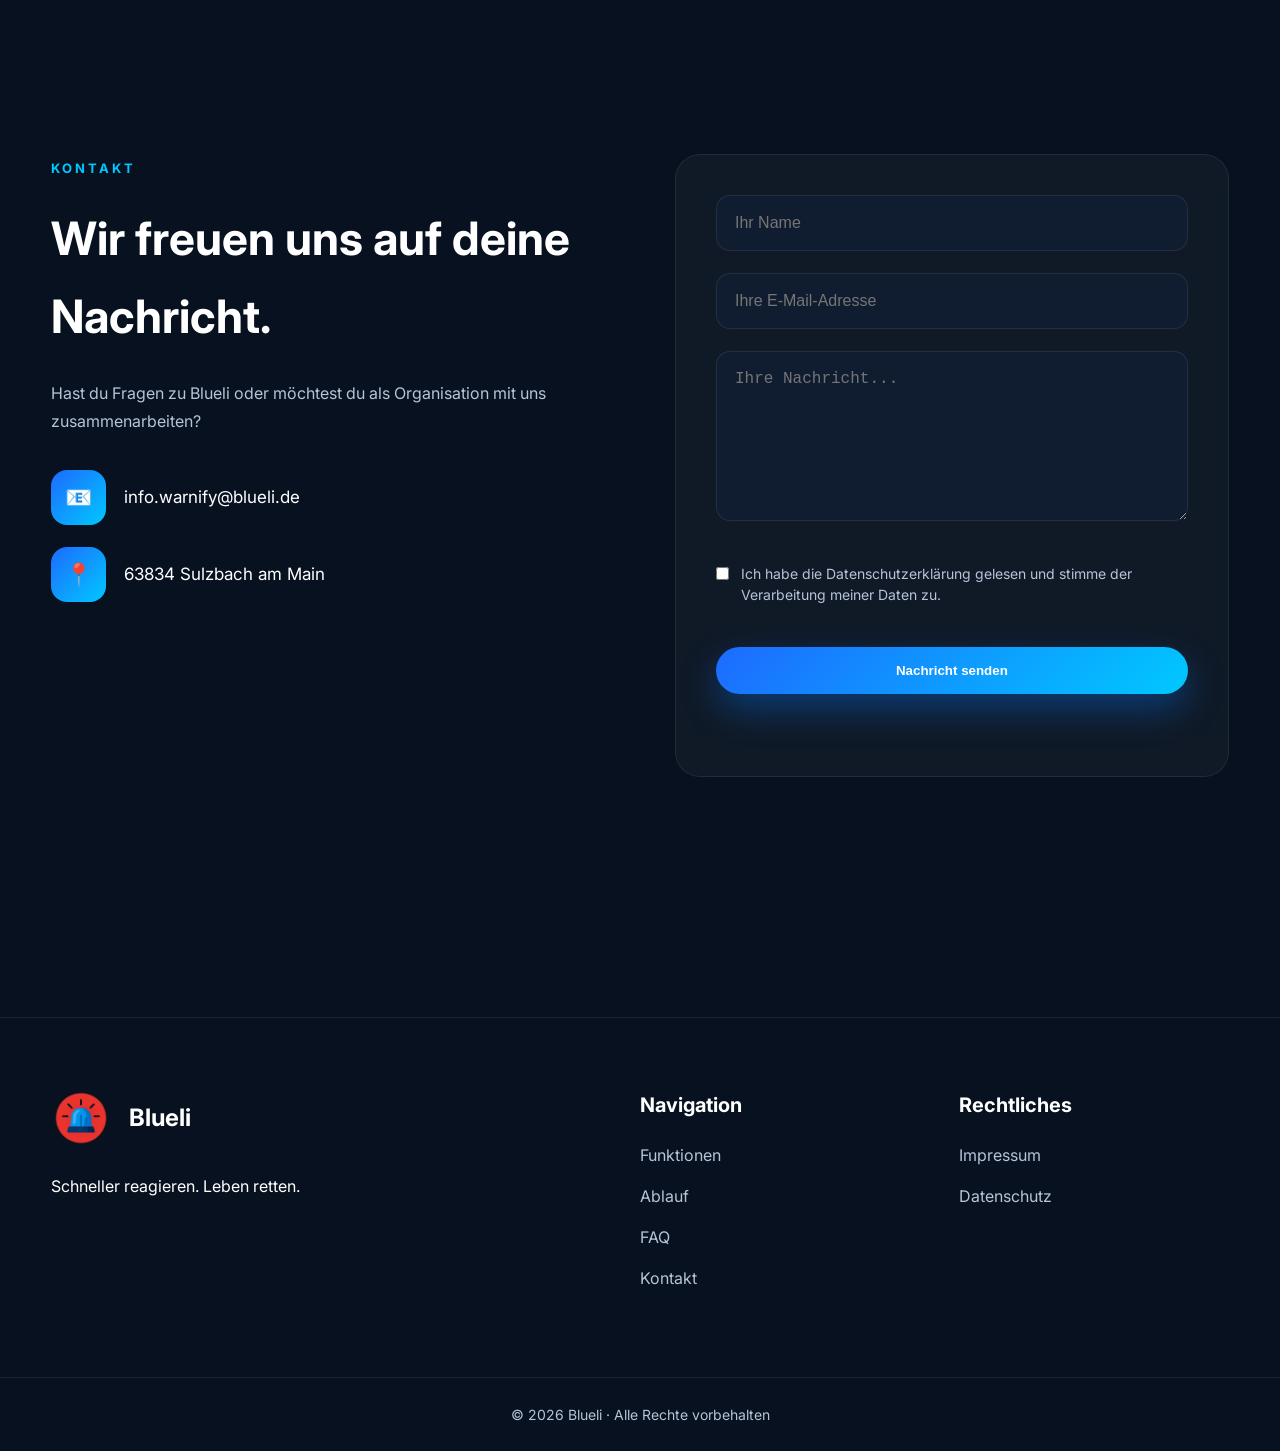
==== commit 320fdc6f: "Update availability statistic in index.html" ====
--- a/index.html
+++ b/index.html
@@ -875,7 +875,7 @@
 
     <div class="stat">
     <!-- Wir nutzen &frasl; für den Strich und packen die 7 in ein span -->
-    <h2>24&frasl;<span>7</span></h2> 
+    <h2>21&frasl;<span>7</span></h2> 
     <p>Verfügbarkeit</p>
 </div>
 
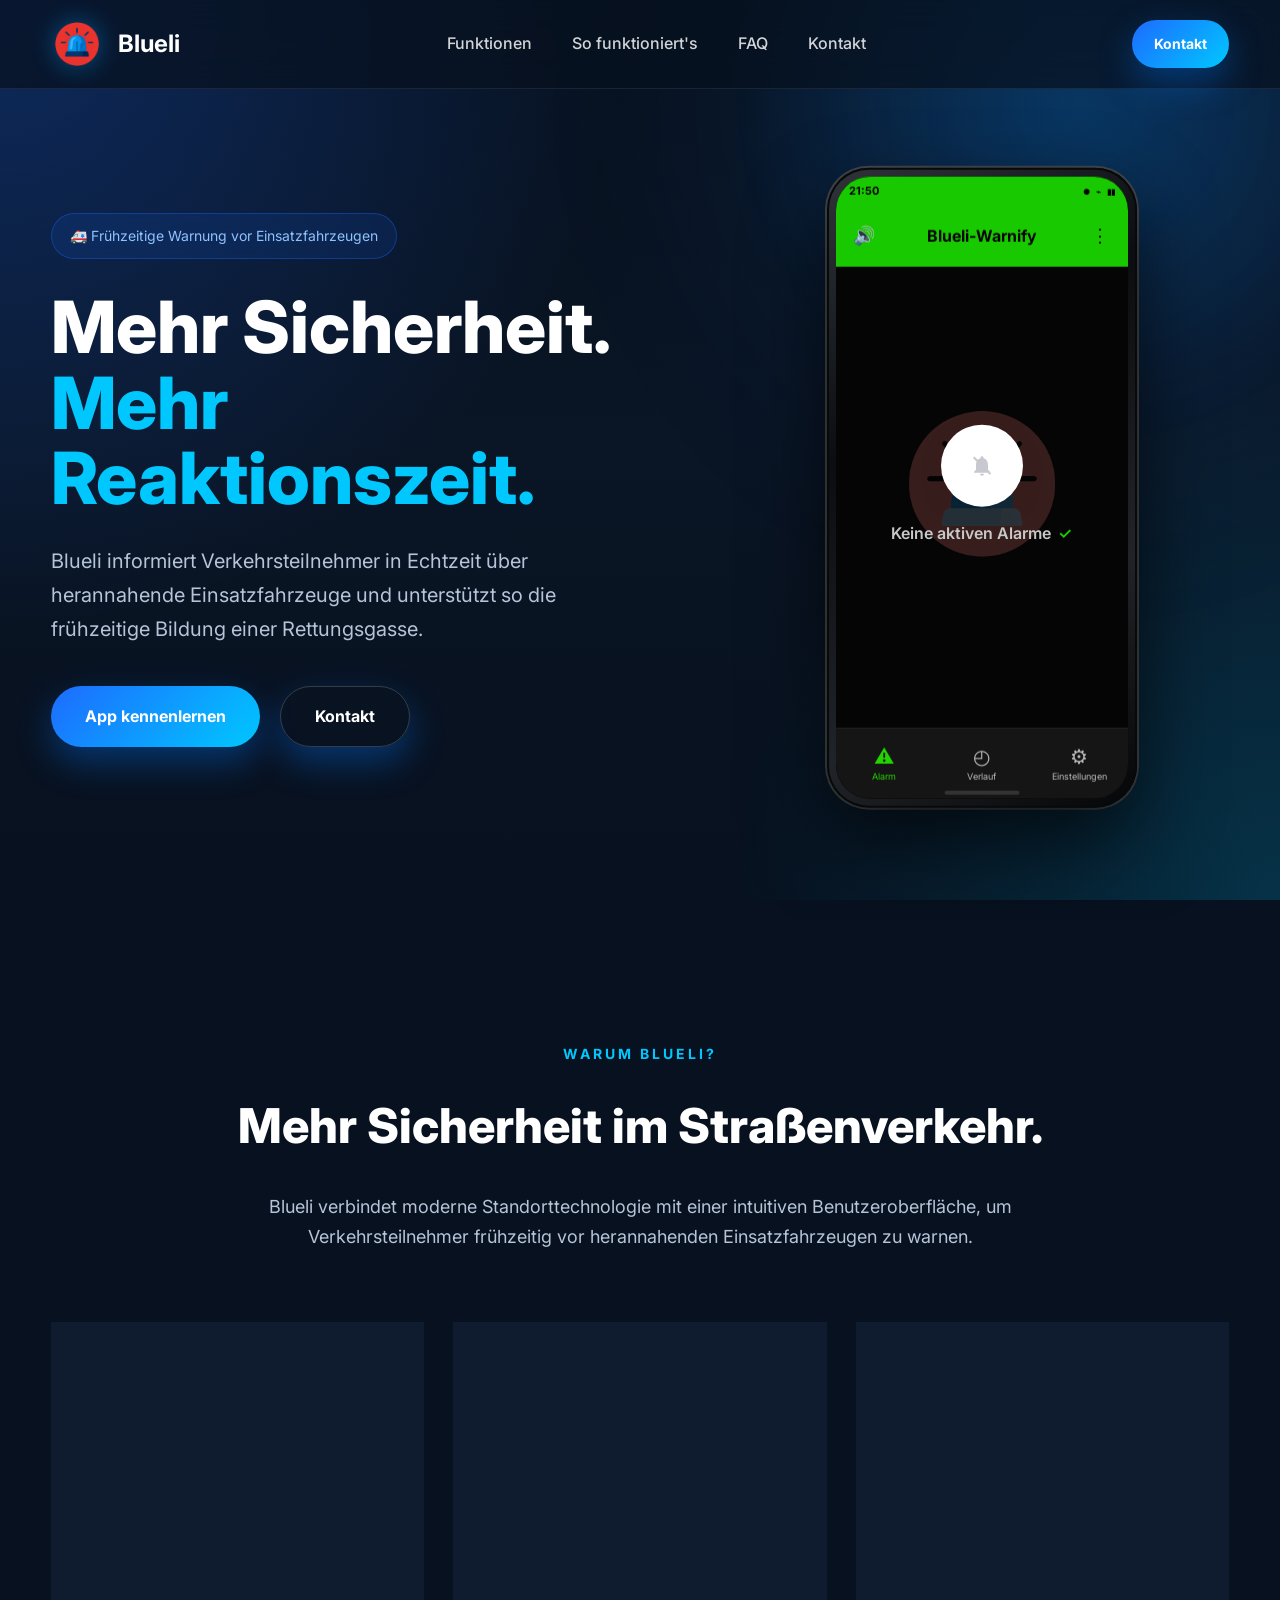
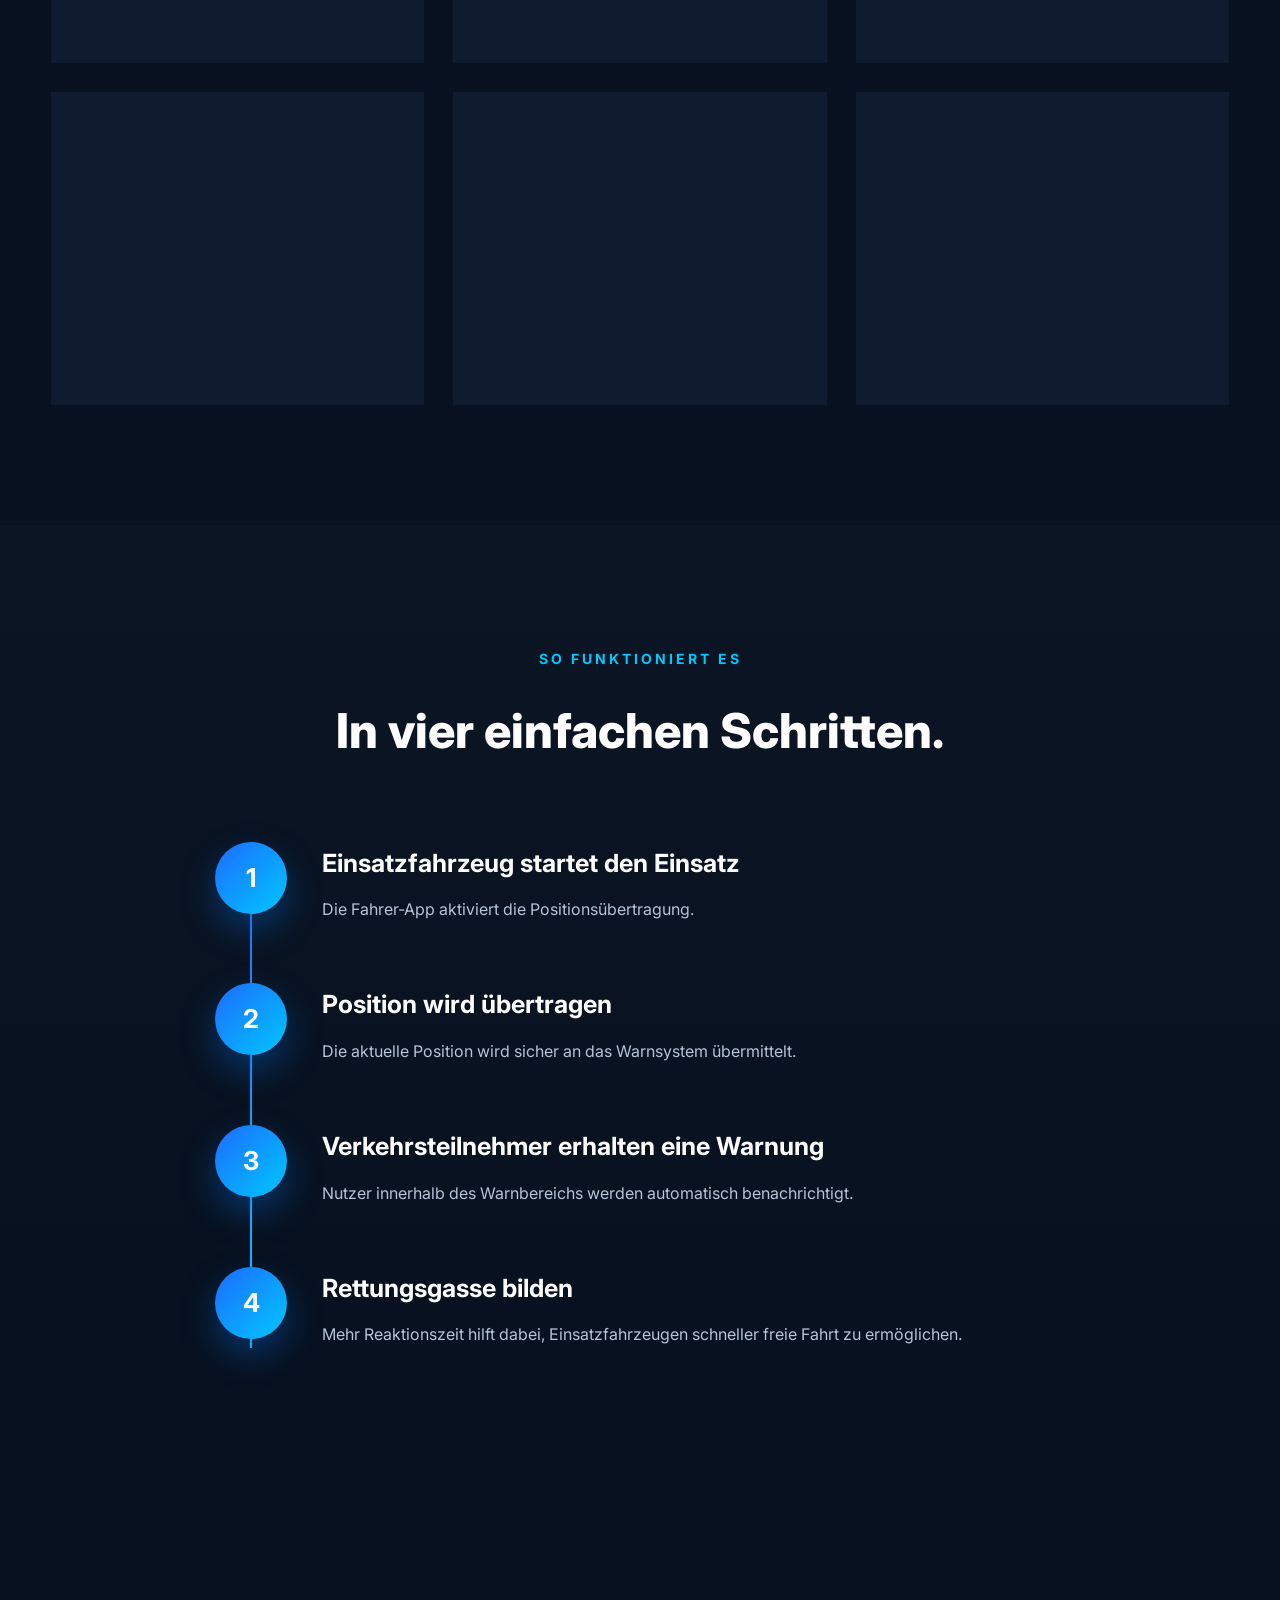
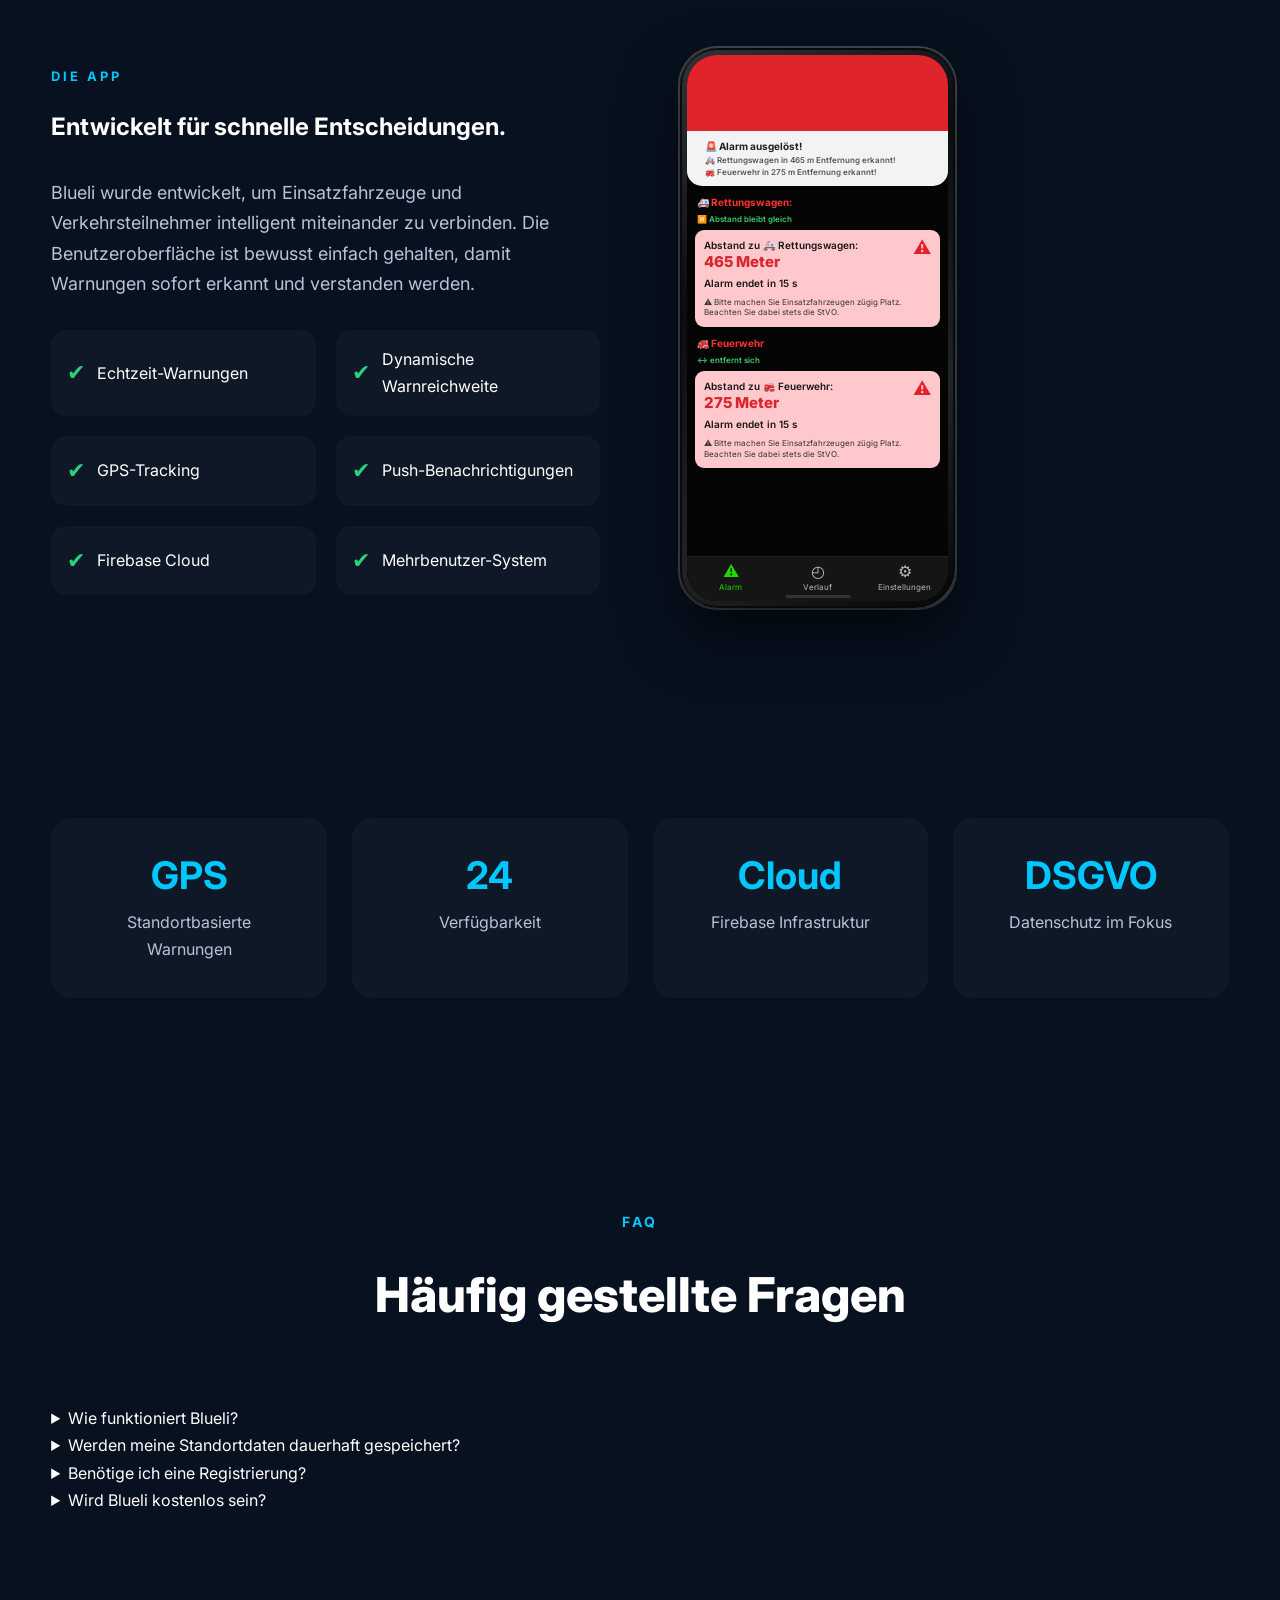
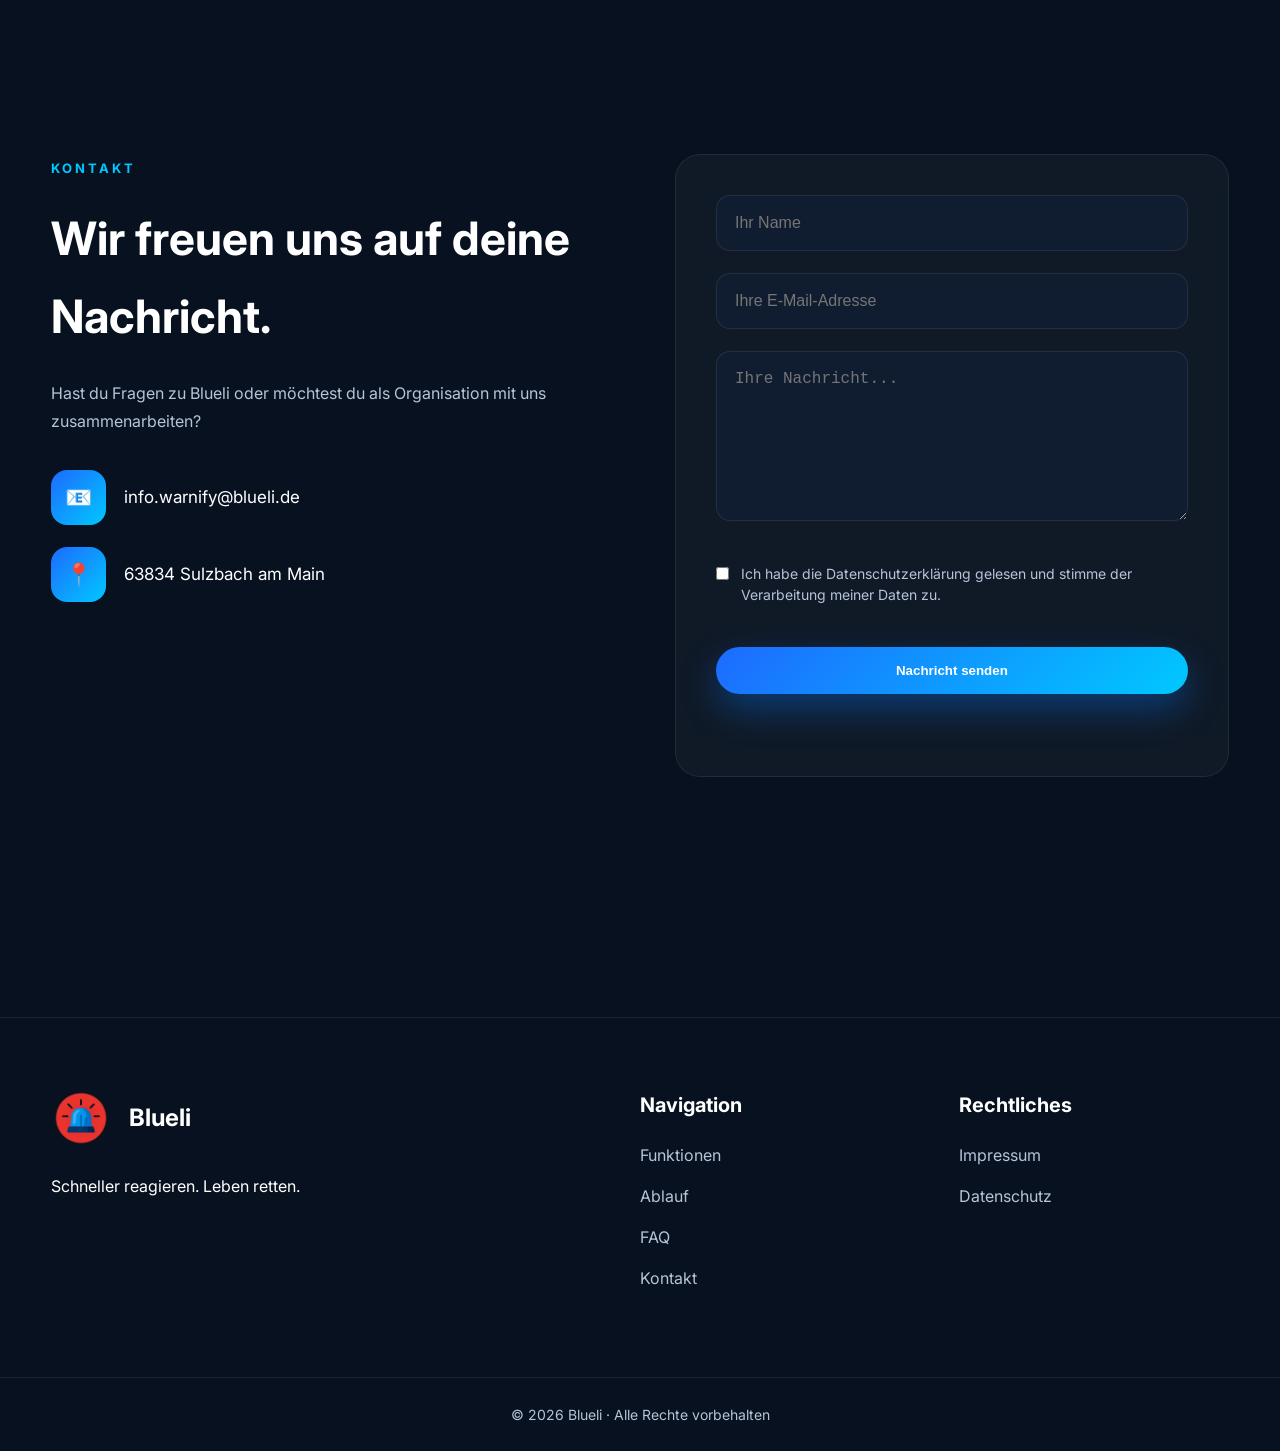
==== commit d069ba3e: "Version 1.0" ====
--- a/index.html
+++ b/index.html
@@ -875,7 +875,7 @@
 
     <div class="stat">
     <!-- Wir nutzen &frasl; für den Strich und packen die 7 in ein span -->
-    <h2>21&frasl;<span>7</span></h2> 
+    <h2>24h Live&frasl;<span>7</span></h2> 
     <p>Verfügbarkeit</p>
 </div>
 
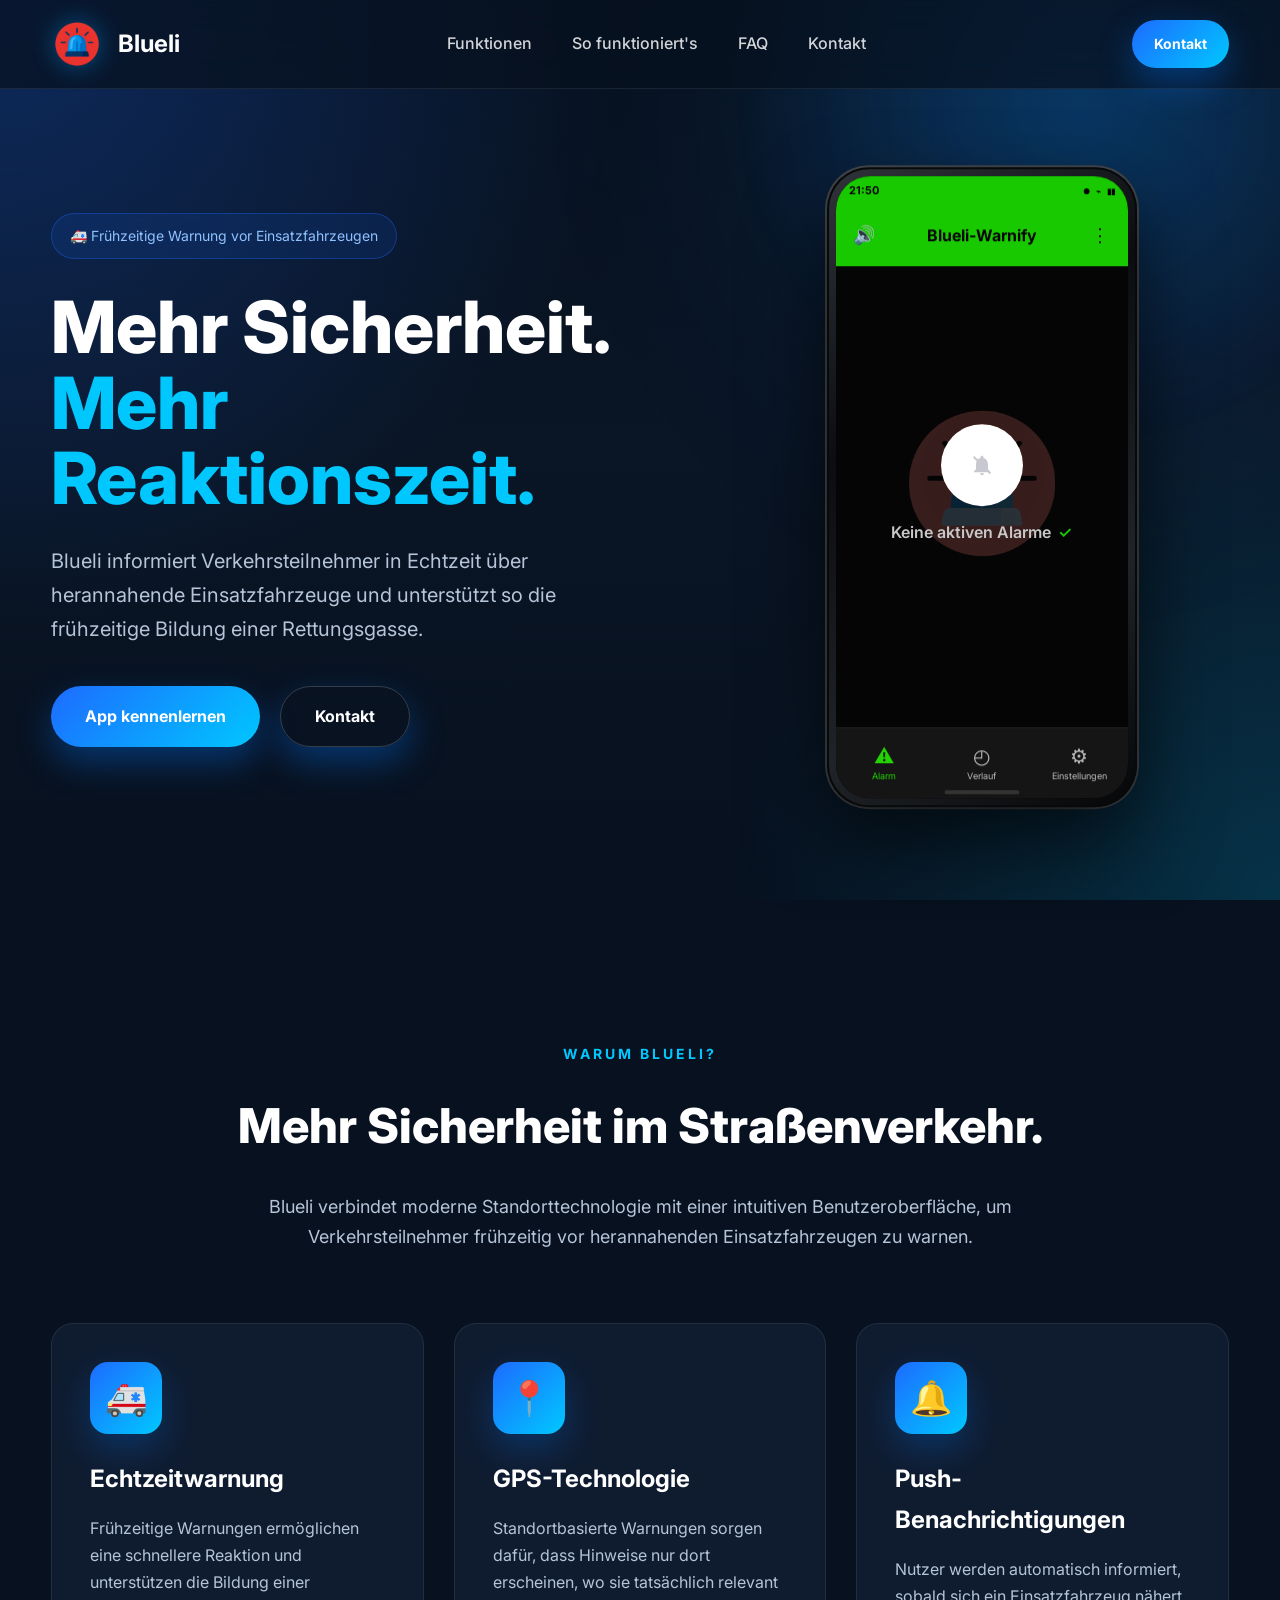
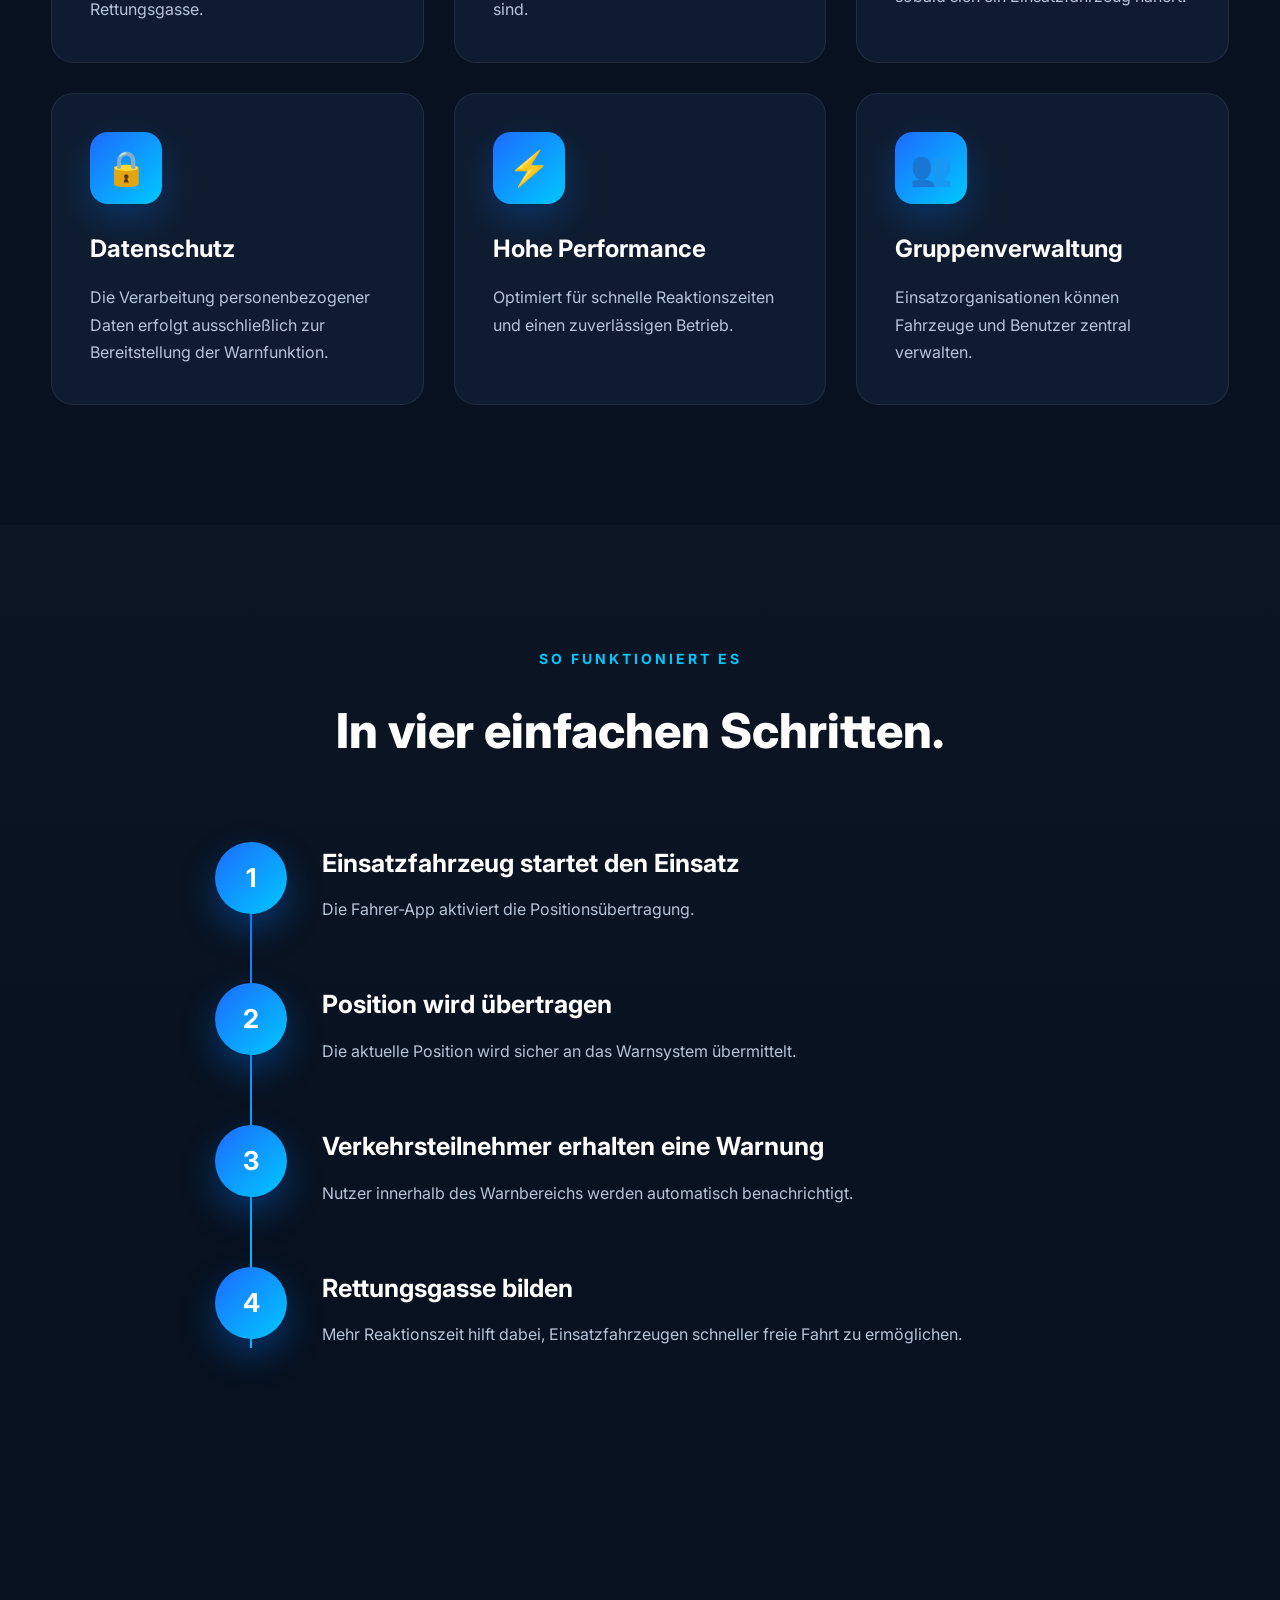
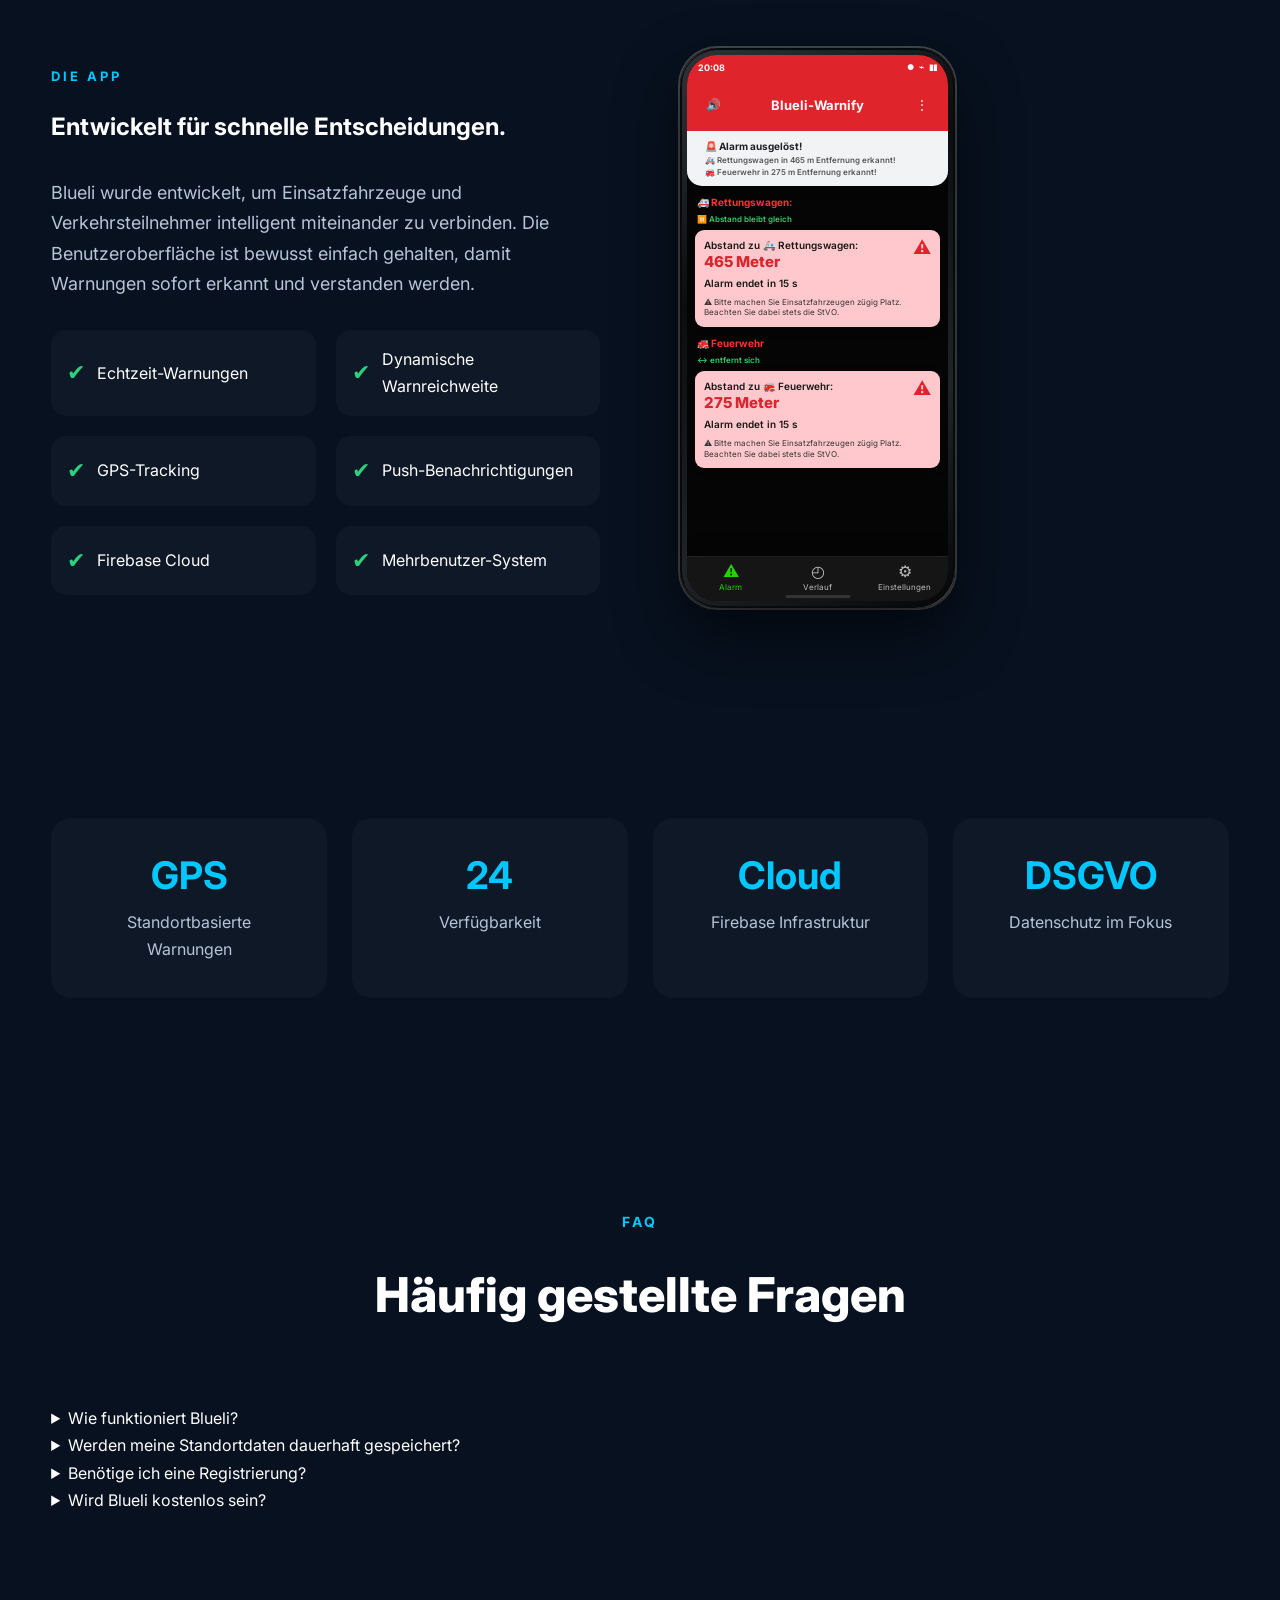
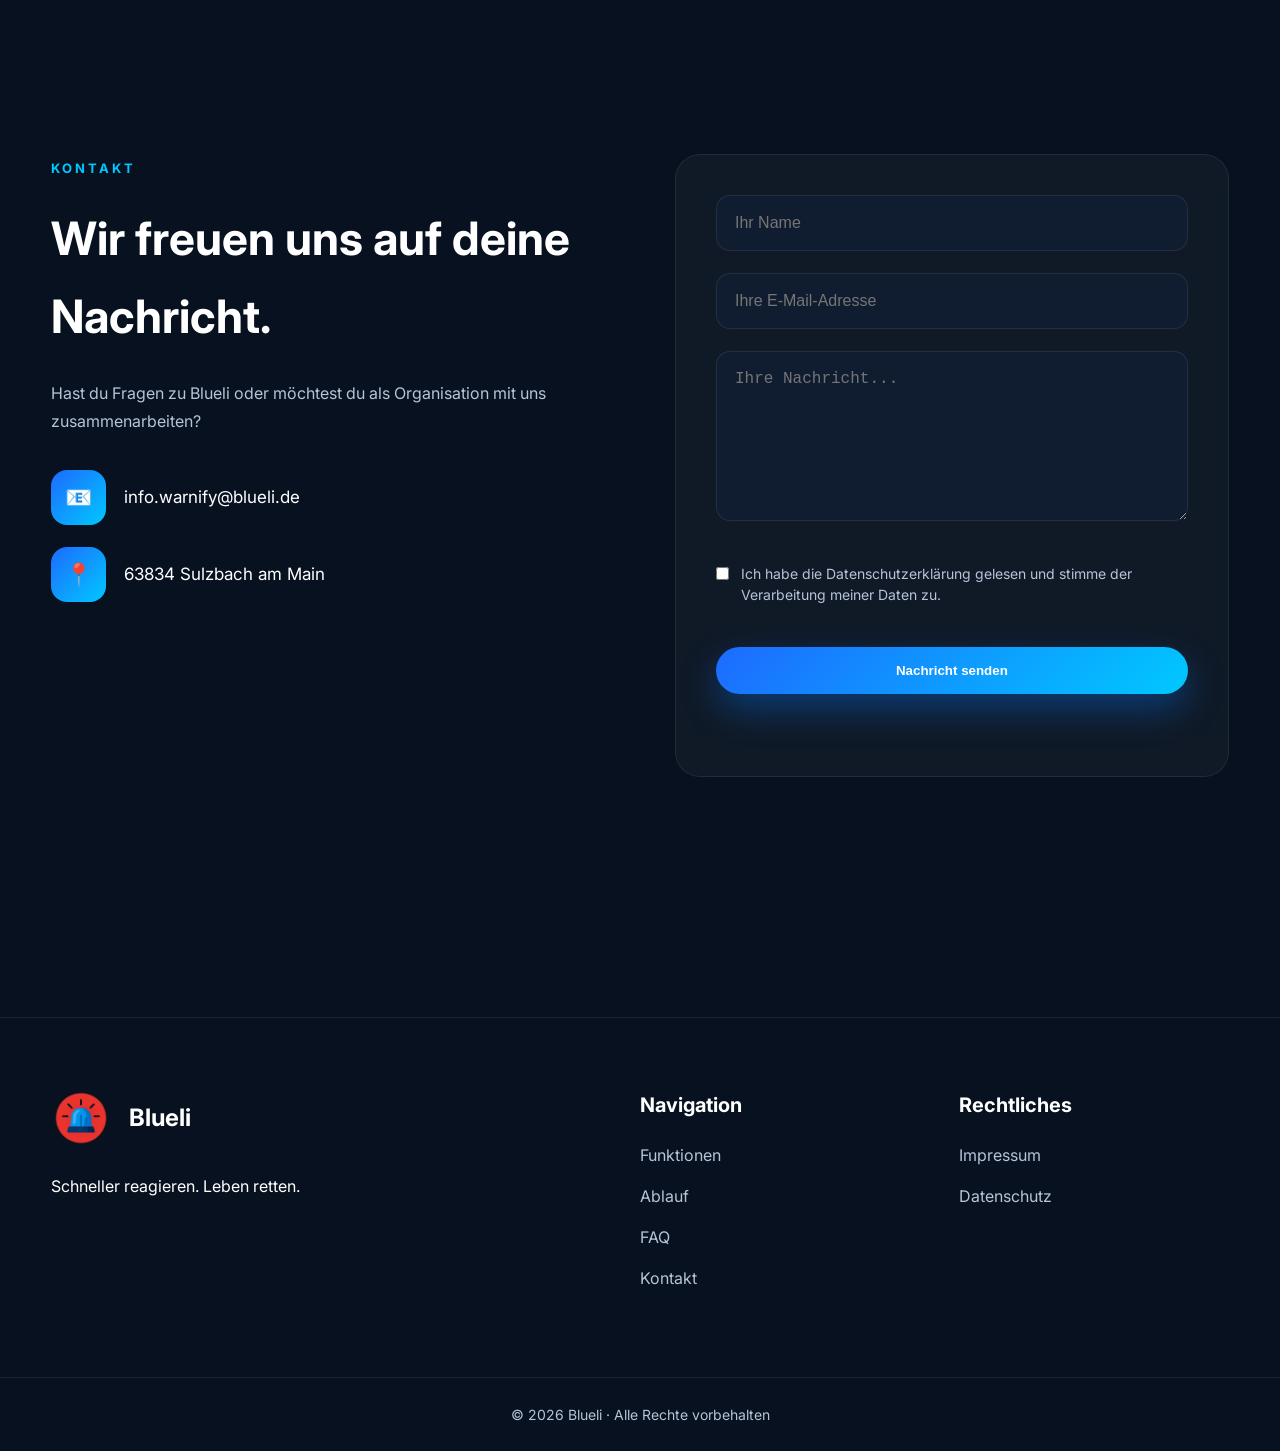
==== commit f8db184f: "Version 1.0" ====
--- a/index.html
+++ b/index.html
@@ -875,7 +875,7 @@
 
     <div class="stat">
     <!-- Wir nutzen &frasl; für den Strich und packen die 7 in ein span -->
-    <h2>24h Live&frasl;<span>7</span></h2> 
+    <h2>24h&frasl;<span>7</span></h2> 
     <p>Verfügbarkeit</p>
 </div>
 
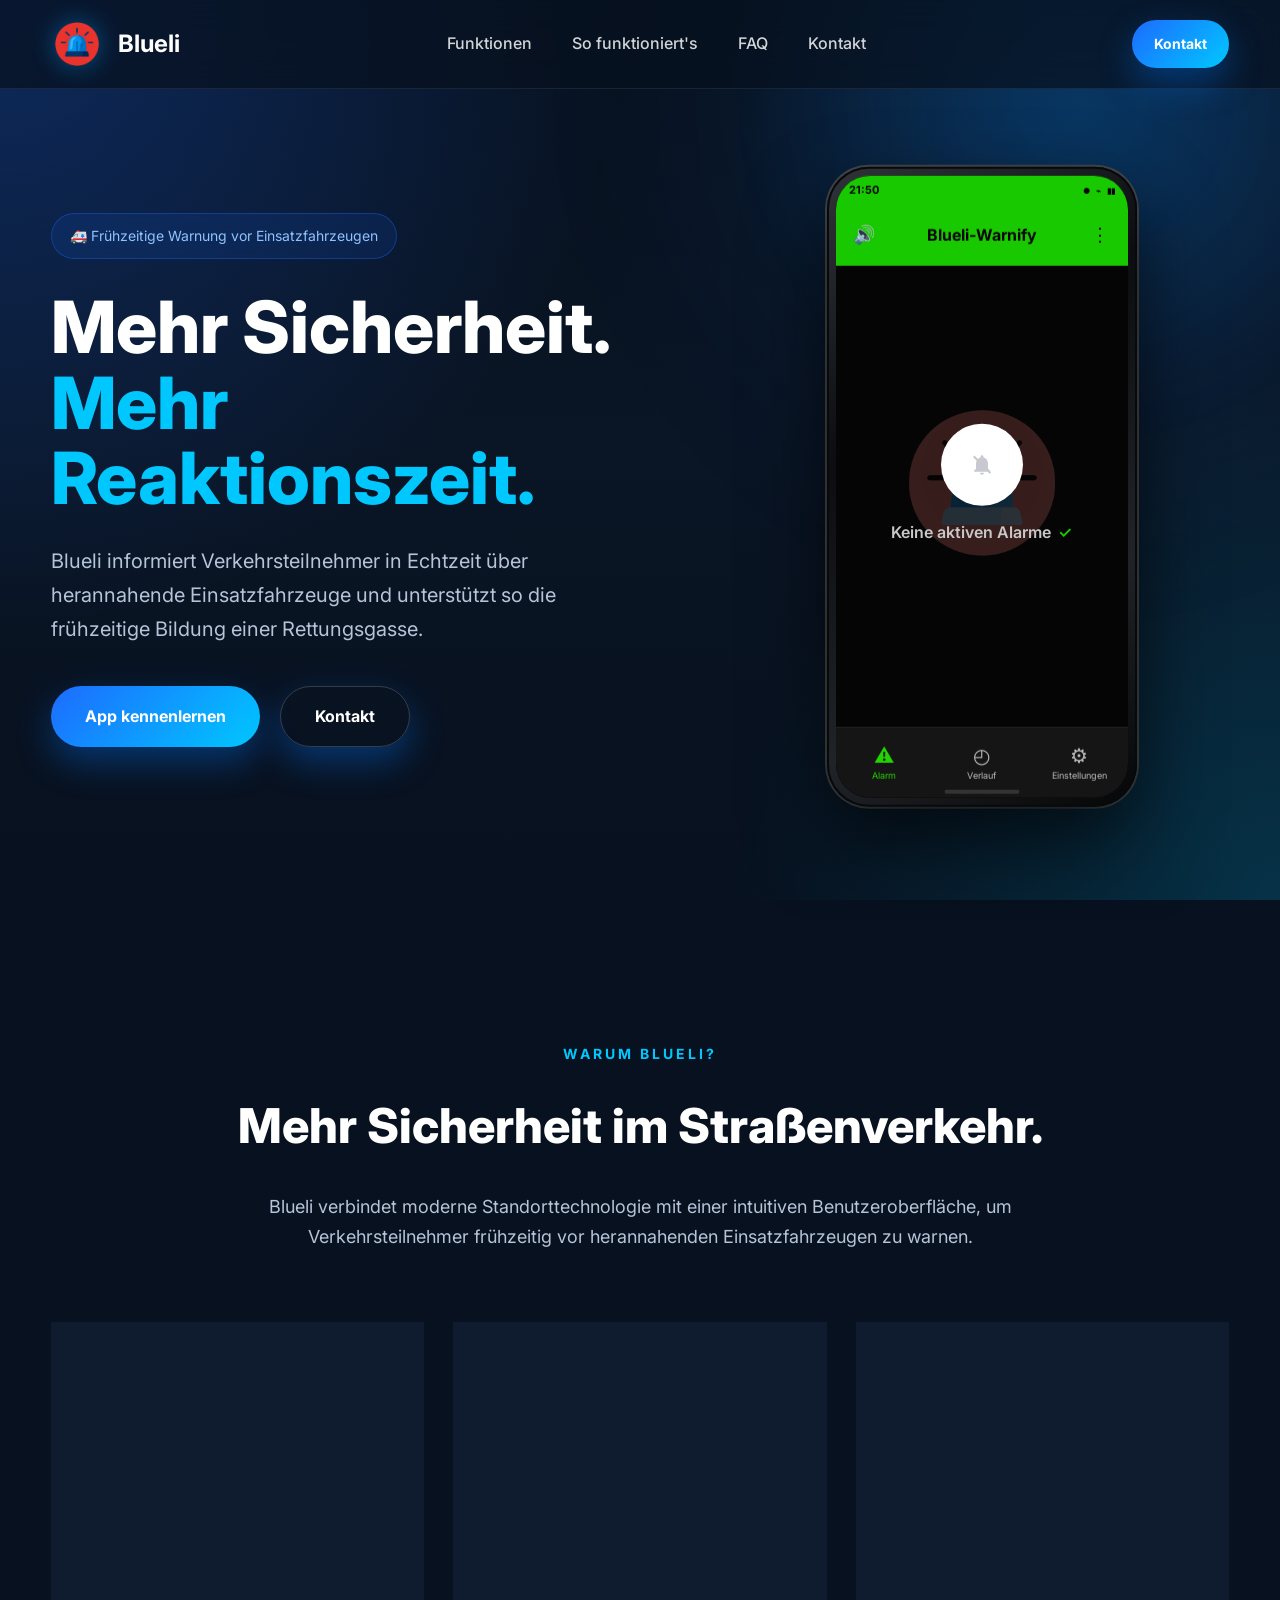
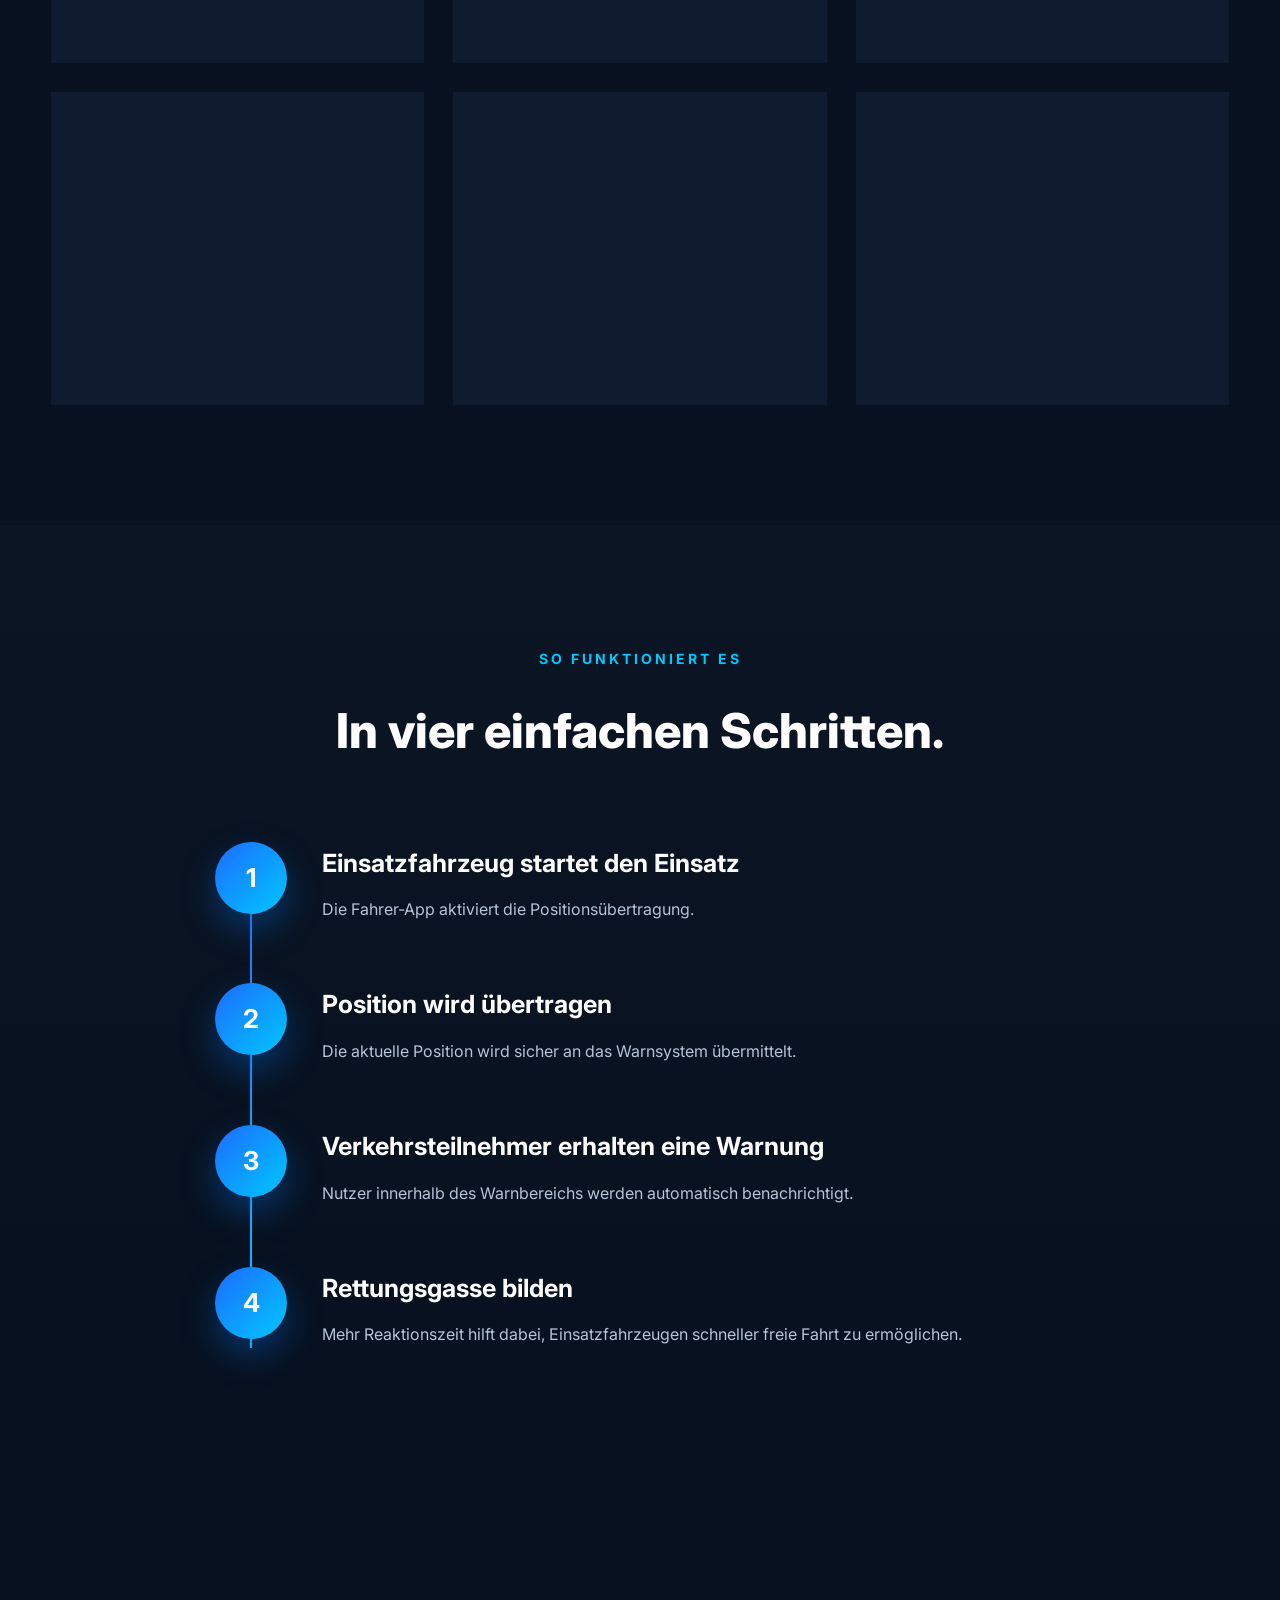
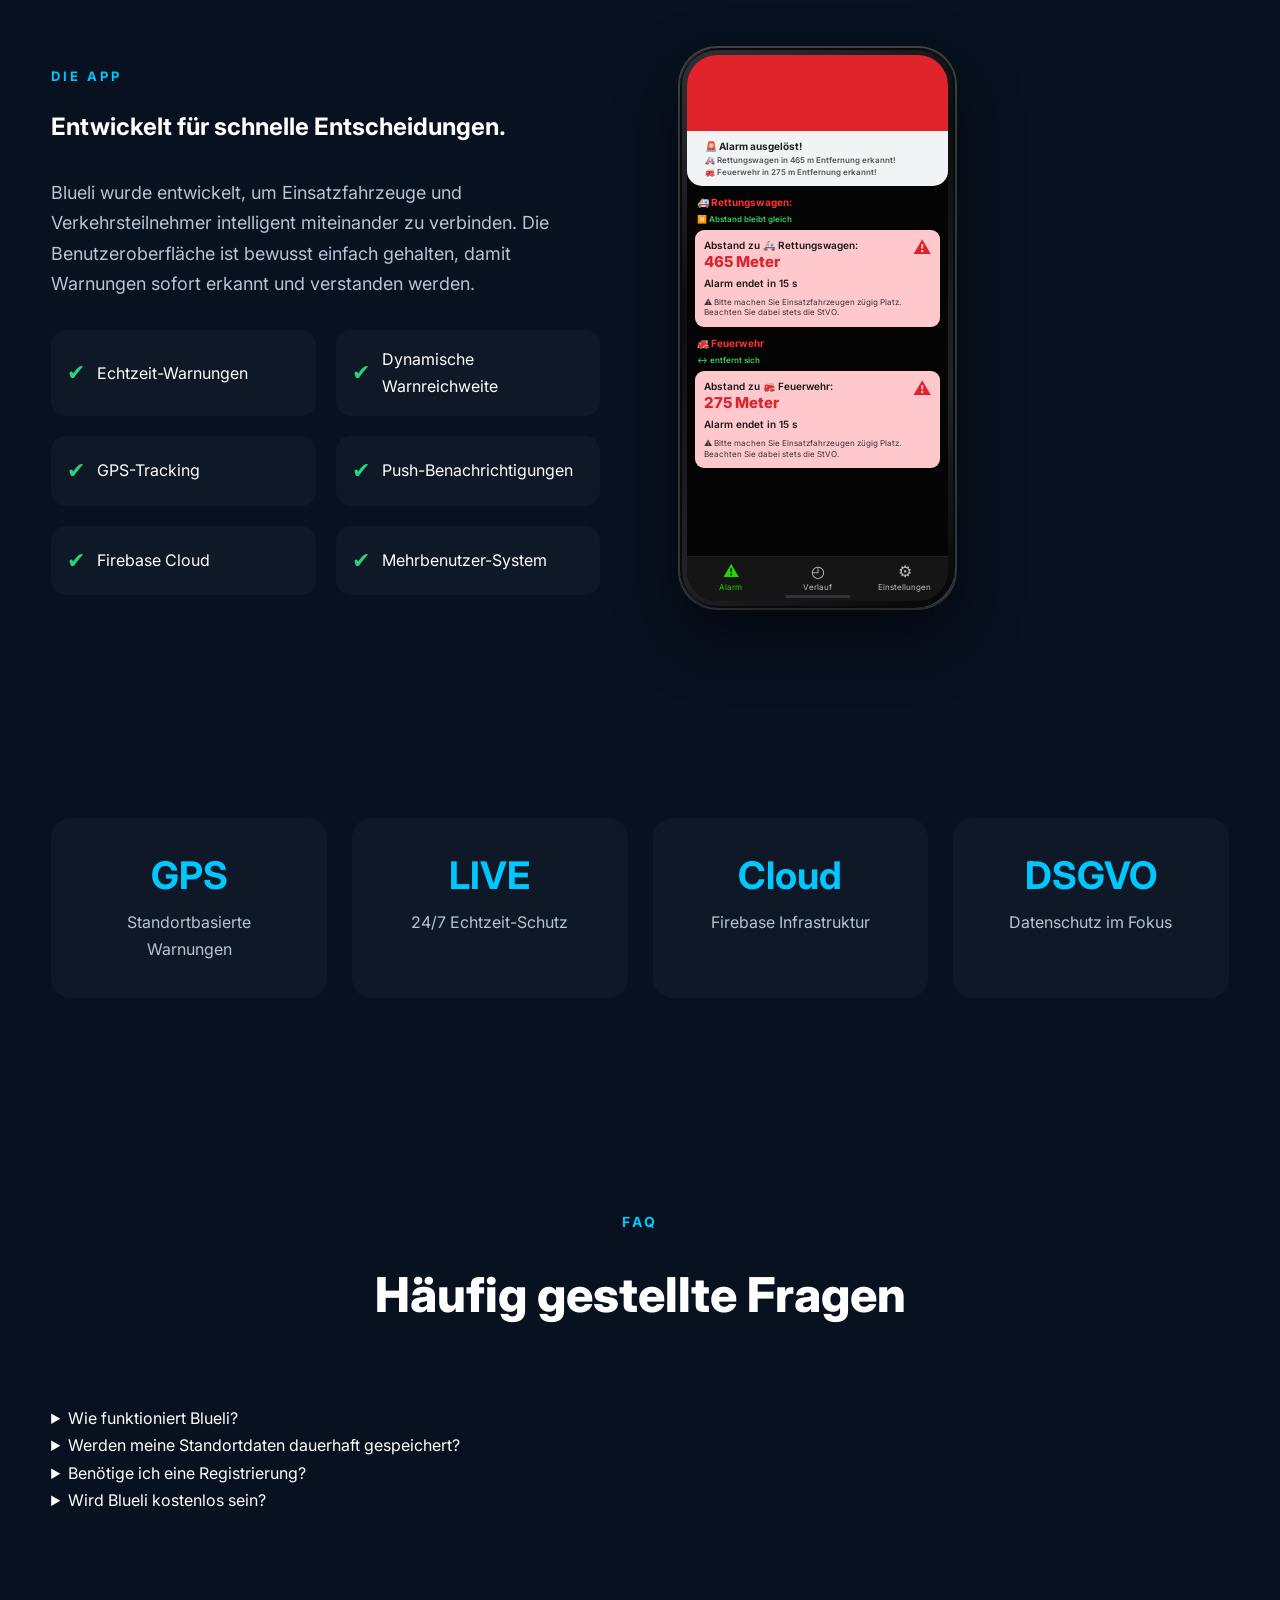
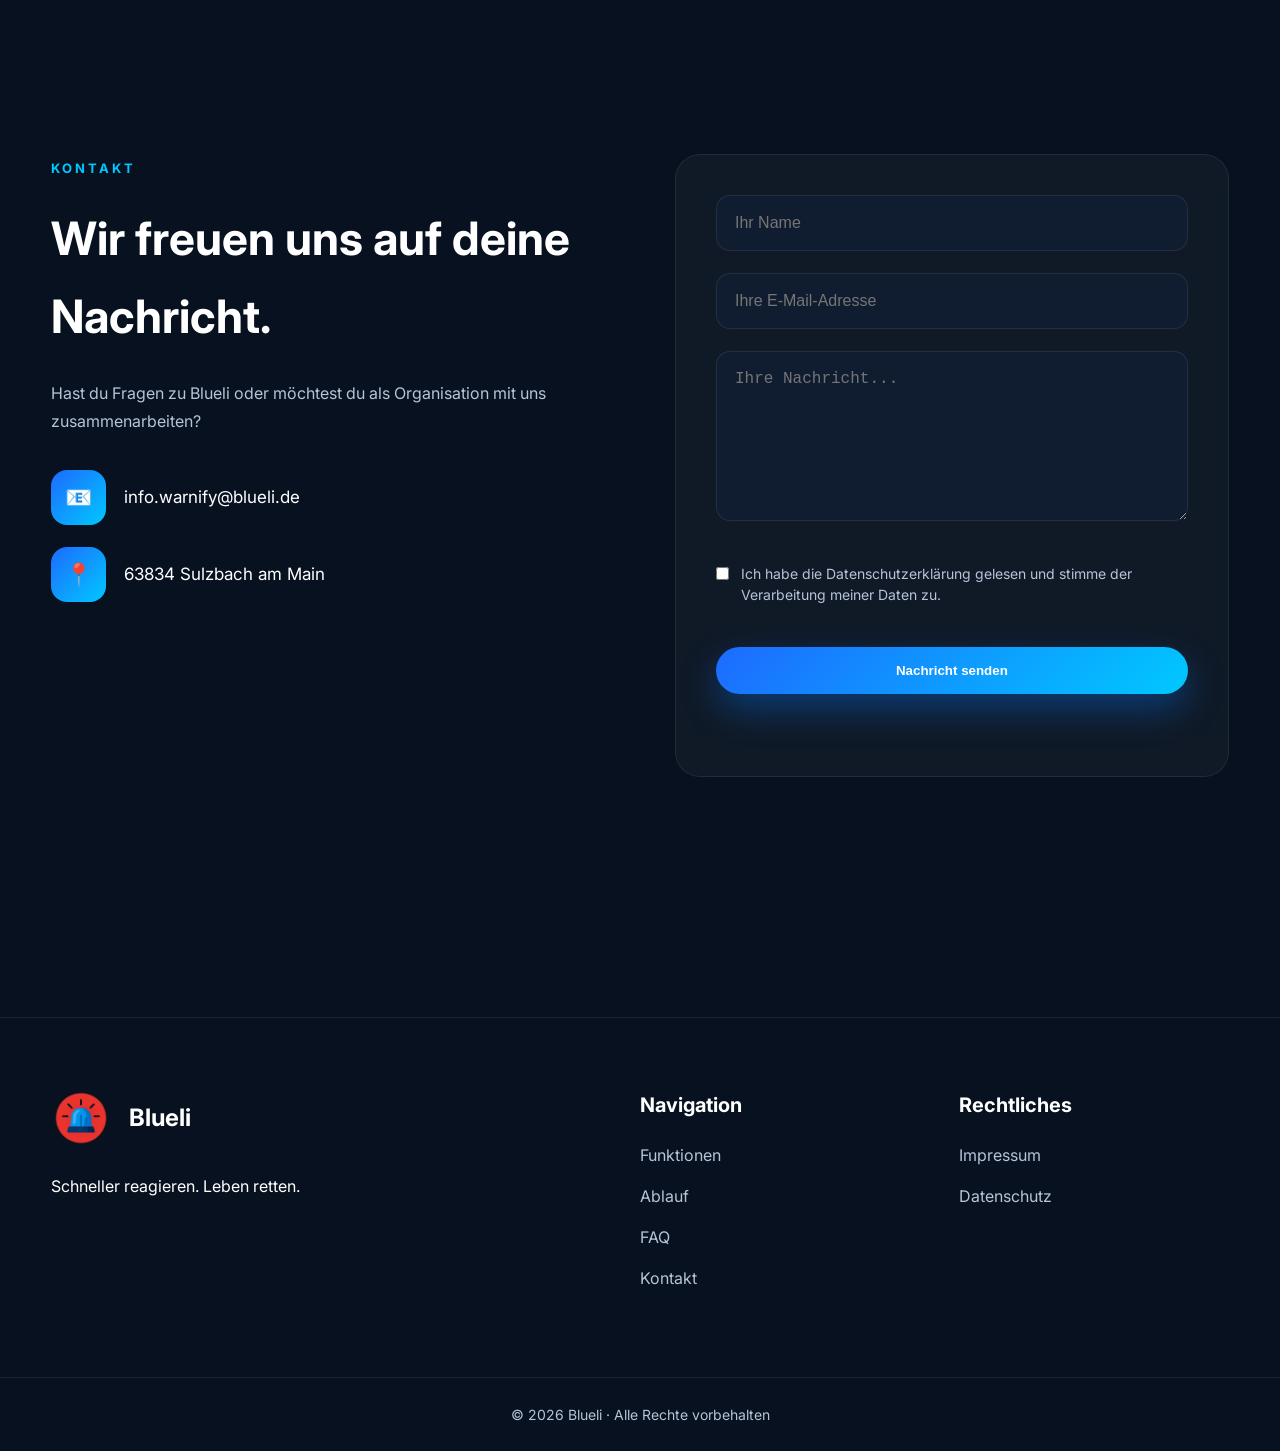
==== commit 4a9fdfdf: "Version 1.0" ====
--- a/index.html
+++ b/index.html
@@ -874,10 +874,10 @@
     </div>
 
     <div class="stat">
-    <!-- Wir nutzen &frasl; für den Strich und packen die 7 in ein span -->
-    <h2>24h&frasl;<span>7</span></h2> 
-    <p>Verfügbarkeit</p>
-</div>
+    <h2>LIVE</h2> 
+    <p>24/7 Echtzeit-Schutz</p>
+</div>
+
 
 
     <div class="stat">
